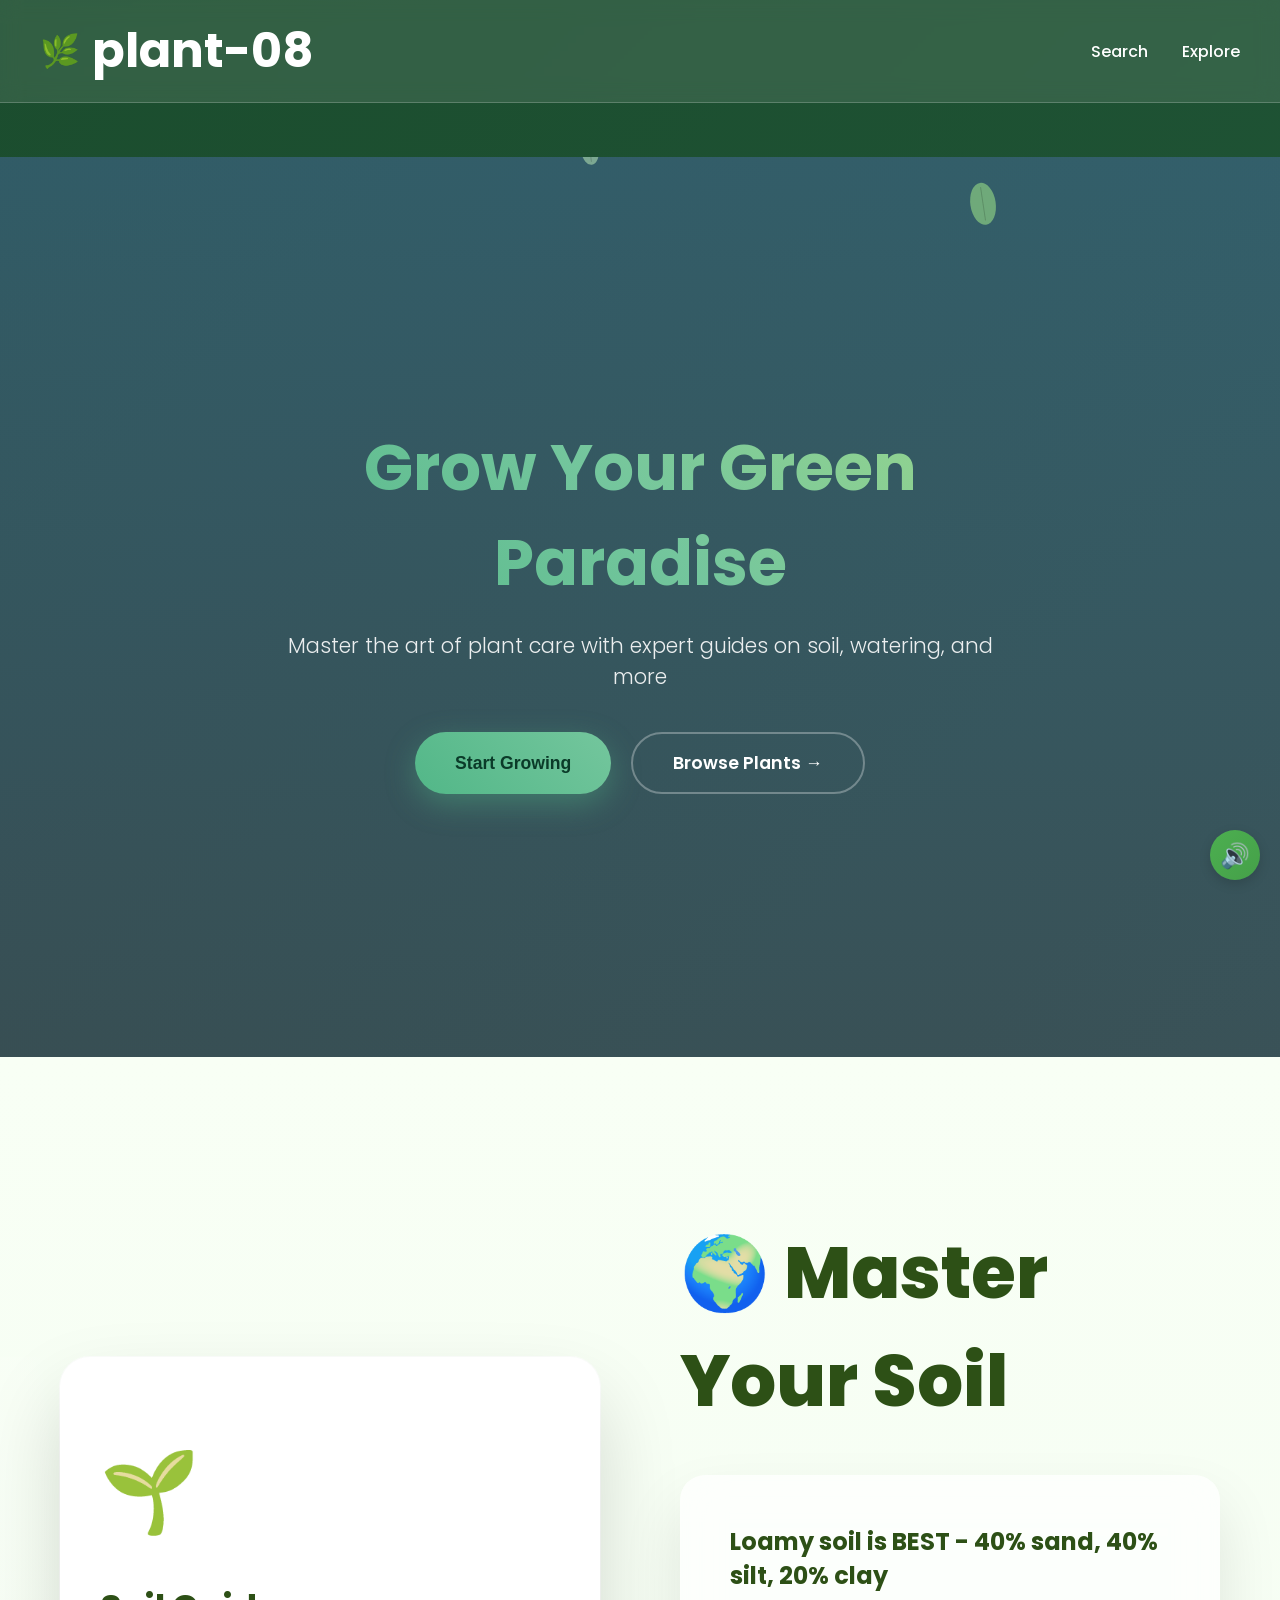
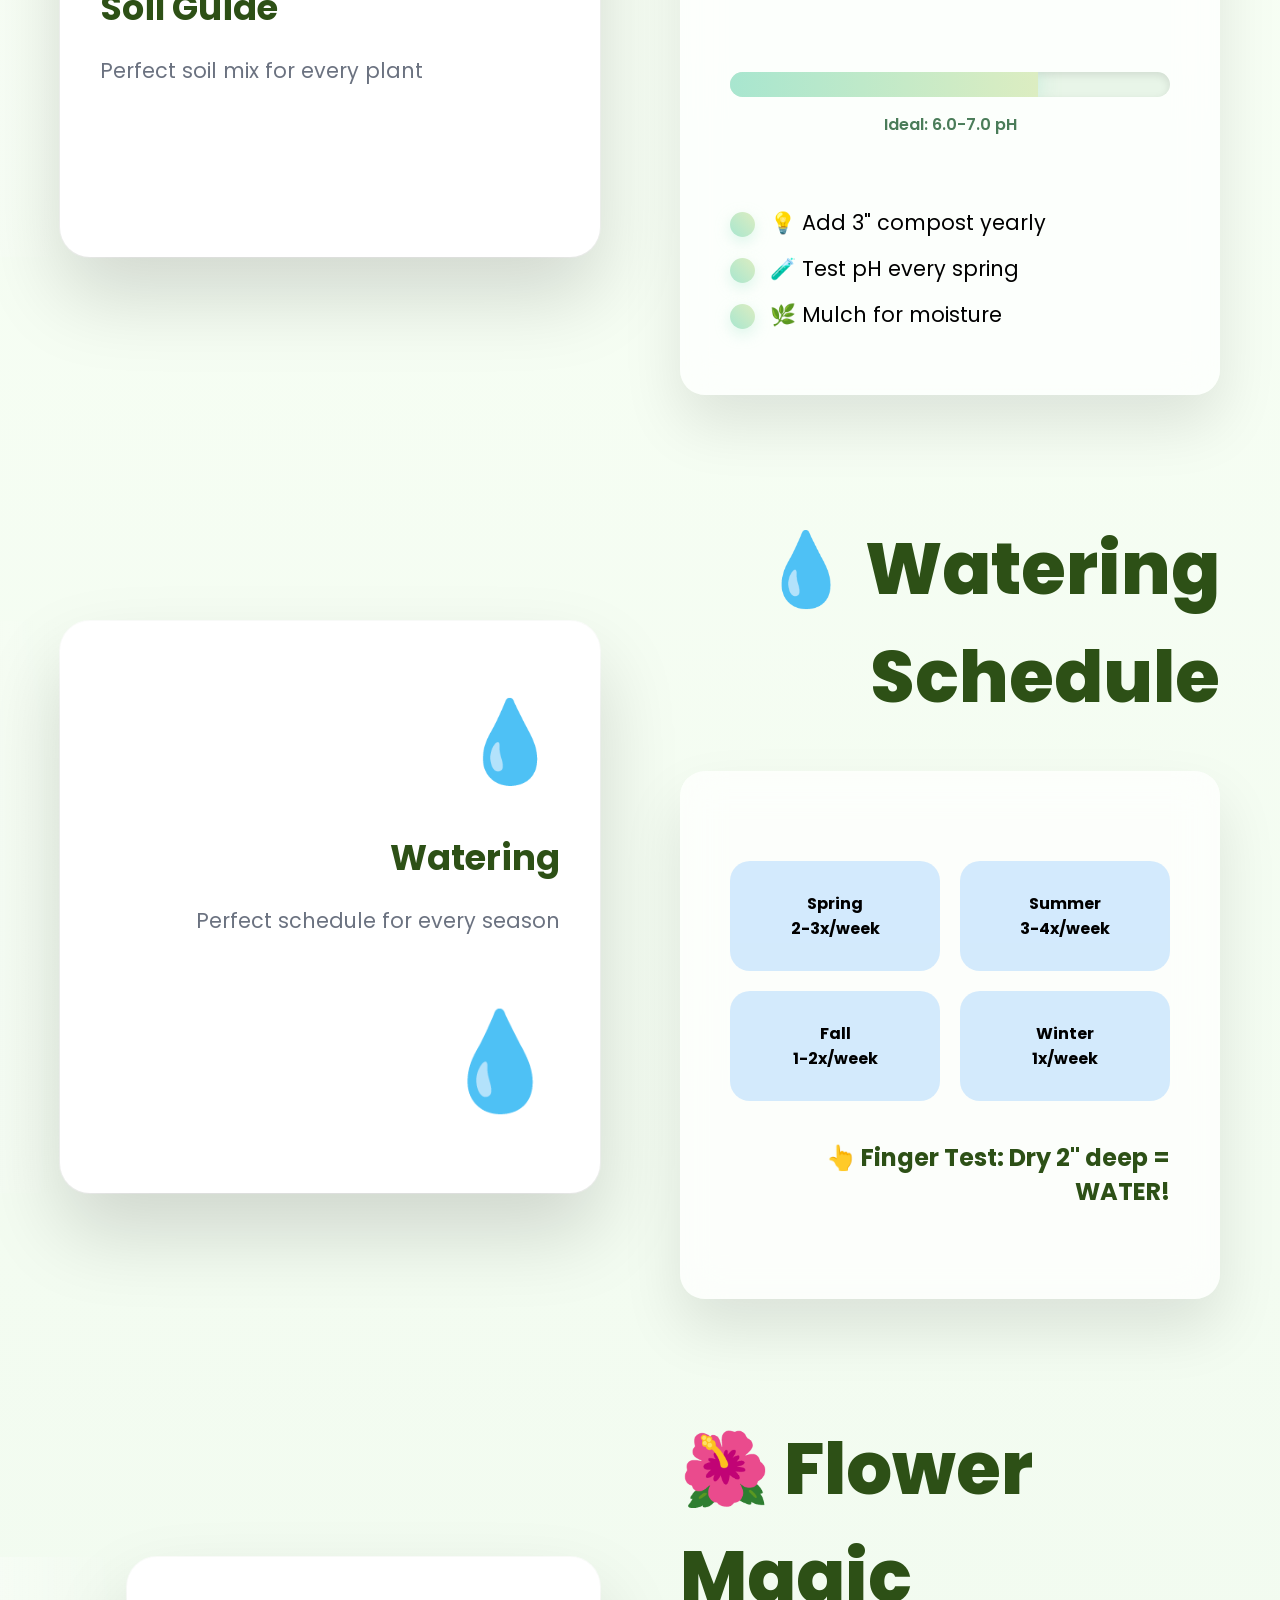
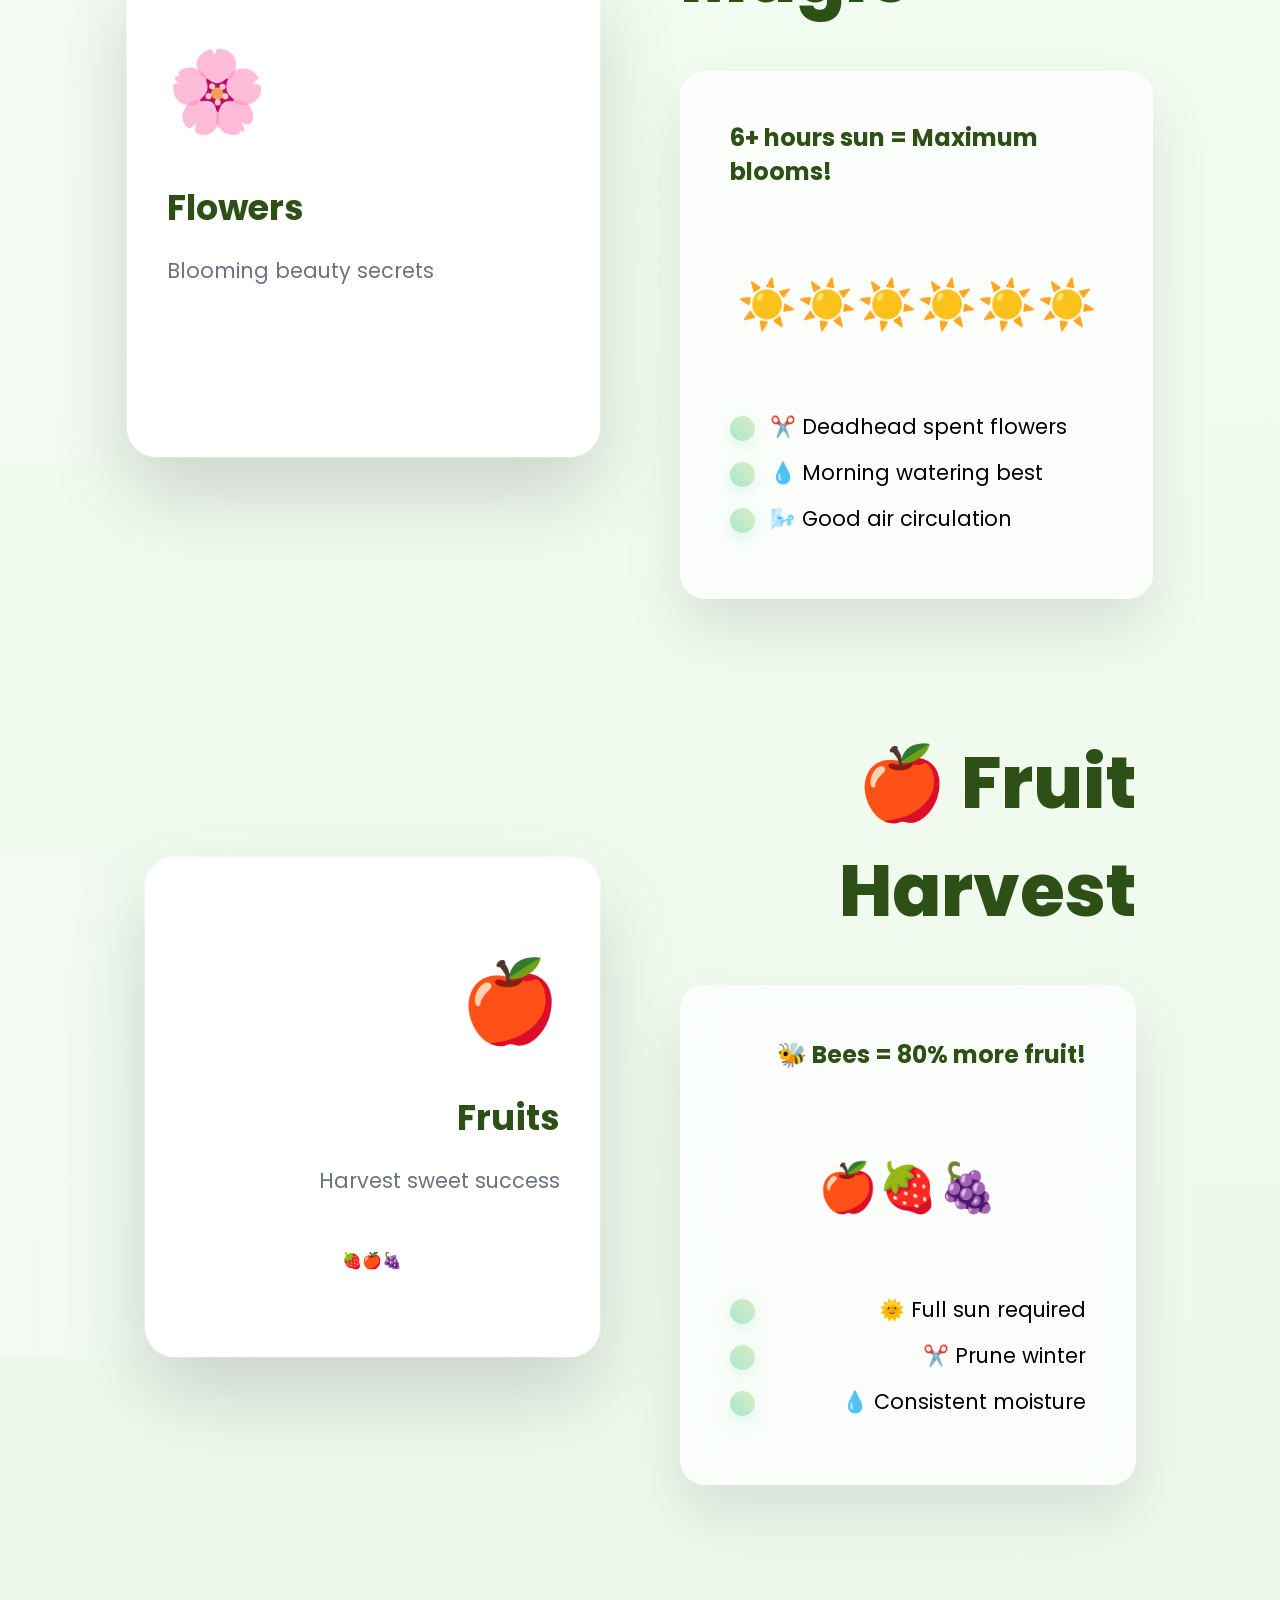
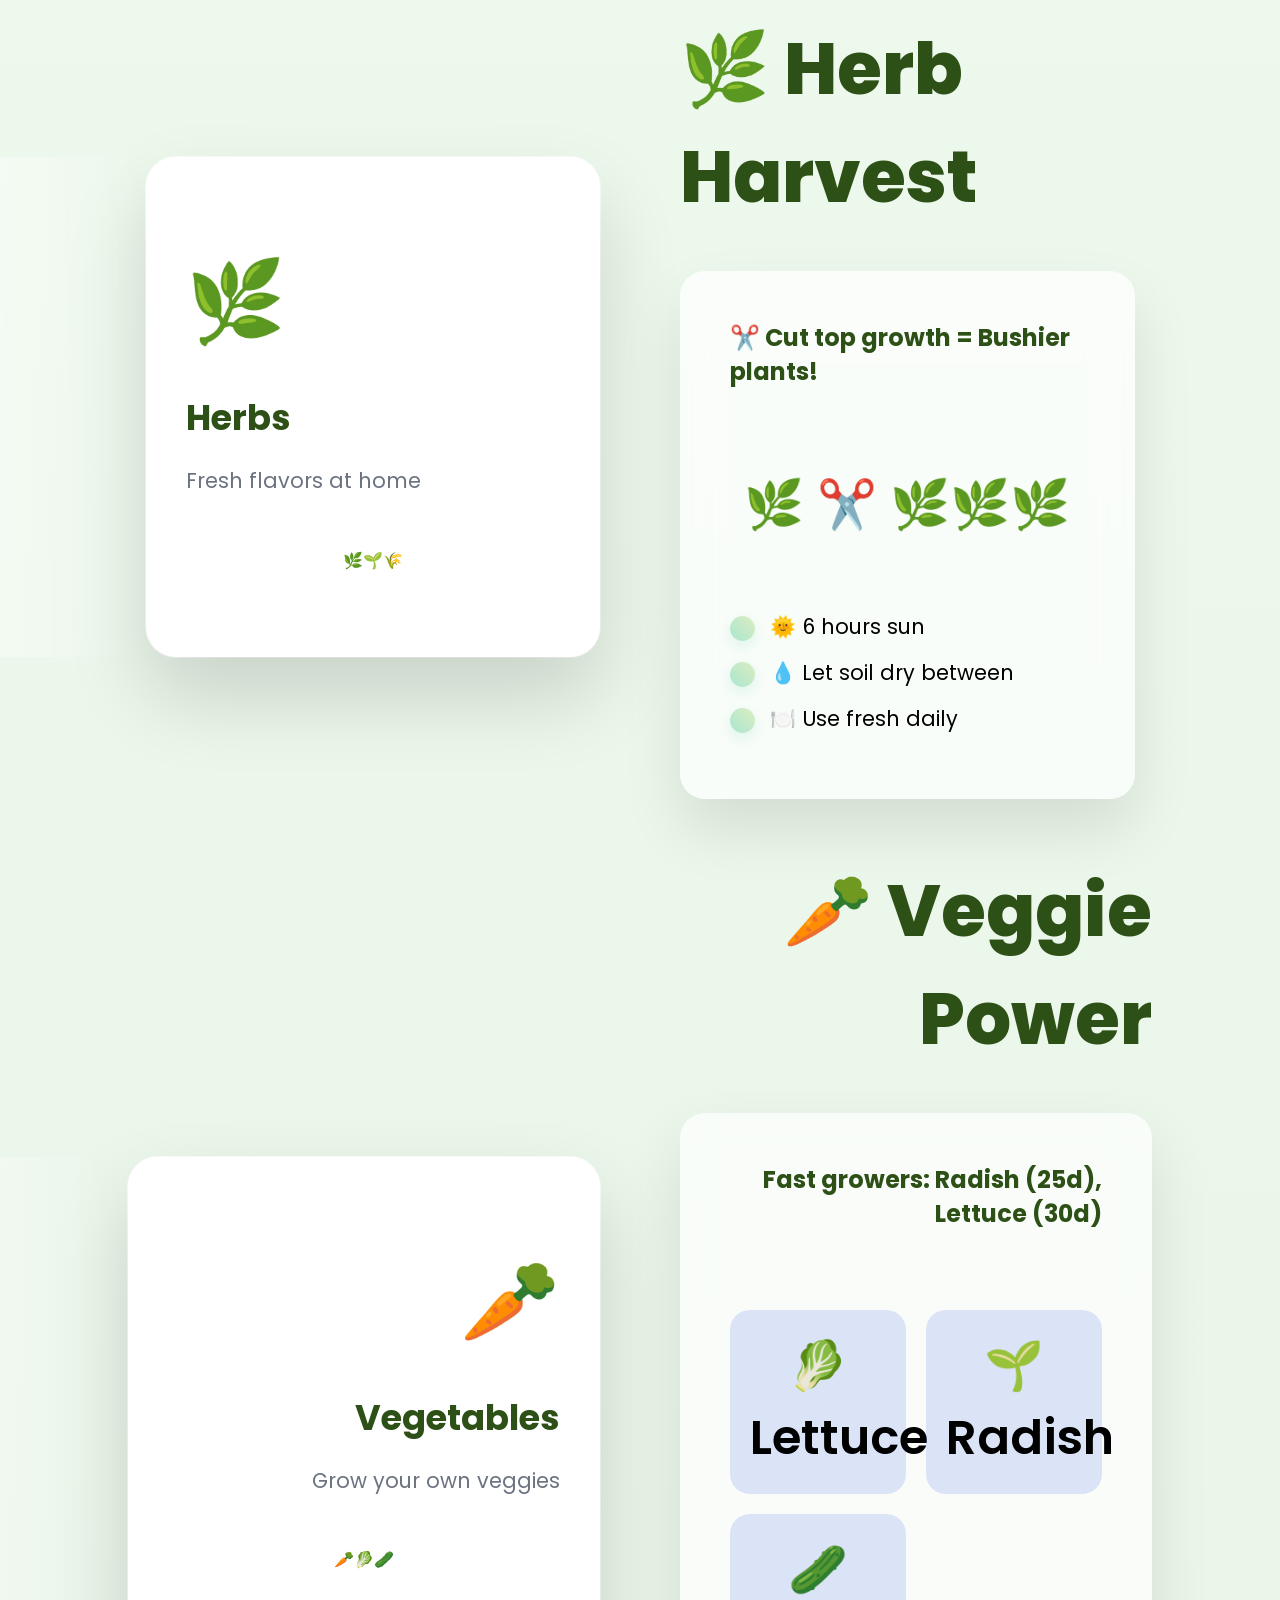
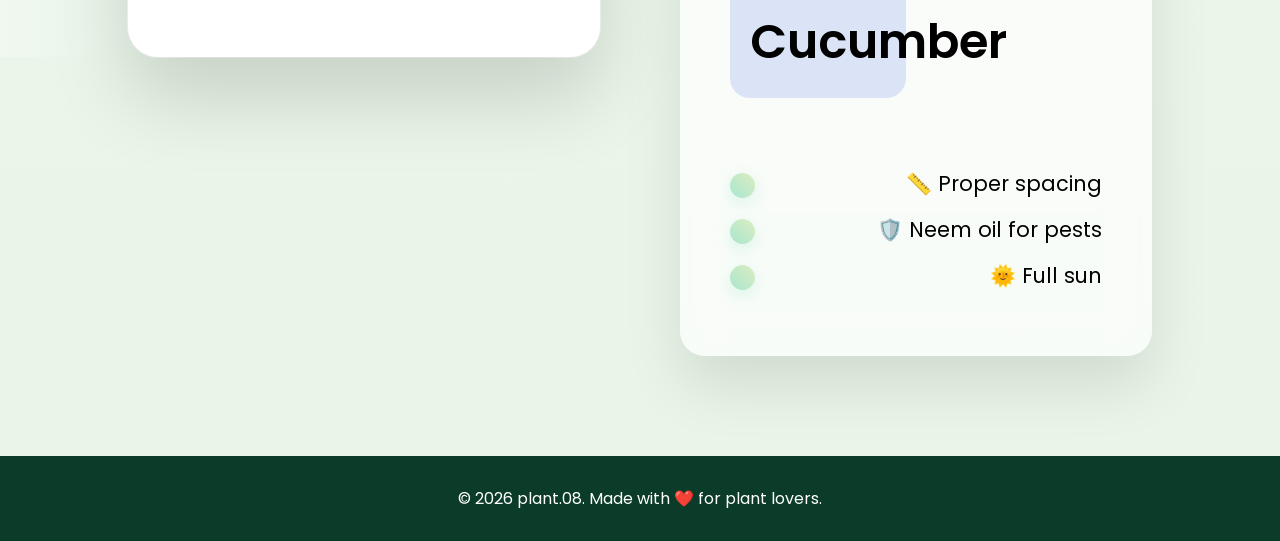
==== index.html @ 88268a5c "using some sounds for nice effects" ====
<!DOCTYPE html>
<html lang="en">
<head>
    <meta charset="UTF-8">
    <meta name="viewport" content="width=device-width, initial-scale=1.0">
    <title>plant-08 - Your Plant Growing Guide</title>
    <link rel="stylesheet" href="CSS/home.css">
    <link href="https://fonts.googleapis.com/css2?family=Poppins:wght@300;400;600;700&display=swap" rel="stylesheet">
</head>
<body>

    <!-- FIXED PLANT WATERMARK -->
    <canvas id="plantWatermark" class="watermark"></canvas>
    
    <div class="hero">
        <div class="hero-bg">
            <canvas id="bgCanvas"></canvas>
        </div>
        <header class="header">
            <div class="logo">
                <div class="leaf-icon">🌿</div>
                <h1>plant-08</h1>
            </div>
            <nav class="nav">
                <a href="browse.html">Search</a>
                <a href="explore.html">Explore</a>
            </nav>
        </header>

        <div class="hero-content">
            <h1 class="hero-title">Grow Your Green Paradise</h1>
            <p class="hero-subtitle">Master the art of plant care with expert guides on soil, watering, and more</p>
            <div class="cta-buttons">
                <button class="cta-primary" onclick="window.location.href='browse.html'">Start Growing</button>
                <a href="explore.html" class="cta-secondary" style="text-decoration:none;">Browse Plants →</a>
            </div>
        </div>
    </div>

    <section id="plant-guide" class="plant-guide">
    <!-- 🌱 SOIL - Card LEFT, Description RIGHT -->
    <div class="guide-slide soil-slide">
        <div class="container">
            <div class="slide-content">
                <div class="card-side left-card">
                    <div class="guide-card soil-card">
                        <div class="card-icon">🌱</div>
                        <h3>Soil Guide</h3>
                        <p>Perfect soil mix for every plant</p>
                        <div class="soil-types">
                            <span>🟤 Clay</span>
                            <span>🟡 Sandy</span>
                            <span>🟢 Loamy ✓</span>
                        </div>
                    </div>
                </div>
                <div class="desc-side right-desc">
                    <h2 class="slide-title">🌍 Master Your Soil</h2>
                    <div class="desc-content">
                        <p class="highlight">Loamy soil is <strong>BEST</strong> - 40% sand, 40% silt, 20% clay</p>
                        <div class="ph-meter">
                            <div class="meter-track">
                                <div class="meter-fill"></div>
                            </div>
                            <span class="ph-label">Ideal: 6.0-7.0 pH</span>
                        </div>
                        <ul class="pro-tips">
                            <li>💡 Add 3" compost yearly</li>
                            <li>🧪 Test pH every spring</li>
                            <li>🌿 Mulch for moisture</li>
                        </ul>
                    </div>
                </div>
            </div>
        </div>
    </div>

    <!-- 💧 WATERING - Card RIGHT, Description LEFT -->
    <div class="guide-slide watering-slide">
        <div class="container">
            <div class="slide-content reverse">
                <div class="desc-side left-desc">
                    <h2 class="slide-title">💧 Watering Schedule</h2>
                    <div class="desc-content">
                        <div class="watering-wheel">
                            <div class="wheel-item spring">Spring<br>2-3x/week</div>
                            <div class="wheel-item summer">Summer<br>3-4x/week</div>
                            <div class="wheel-item autumn">Fall<br>1-2x/week</div>
                            <div class="wheel-item winter">Winter<br>1x/week</div>
                        </div>
                        <p class="highlight">👆 <strong>Finger Test:</strong> Dry 2" deep = WATER!</p>
                    </div>
                </div>
                <div class="card-side right-card">
                    <div class="guide-card watering-card">
                        <div class="card-icon">💧</div>
                        <h3>Watering</h3>
                        <p>Perfect schedule for every season</p>
                        <div class="water-drop">💧</div>
                    </div>
                </div>
            </div>
        </div>
    </div>

    <!-- 🌸 FLOWERS - Card LEFT, Description RIGHT -->
    <div class="guide-slide flowers-slide">
        <div class="container">
            <div class="slide-content">
                <div class="card-side left-card">
                    <div class="guide-card flowers-card">
                        <div class="card-icon">🌸</div>
                        <h3>Flowers</h3>
                        <p>Blooming beauty secrets</p>
                        <div class="flower-blooms">
                            <span>🌹</span><span>🌻</span><span>🌷</span>
                        </div>
                    </div>
                </div>
                <div class="desc-side right-desc">
                    <h2 class="slide-title">🌺 Flower Magic</h2>
                    <div class="desc-content">
                        <p class="highlight"><strong>6+ hours sun</strong> = Maximum blooms!</p>
                        <div class="sun-rays">☀️☀️☀️☀️☀️☀️</div>
                        <ul class="pro-tips">
                            <li>✂️ Deadhead spent flowers</li>
                            <li>💧 Morning watering best</li>
                            <li>🌬️ Good air circulation</li>
                        </ul>
                    </div>
                </div>
            </div>
        </div>
    </div>

    <!-- 🍎 FRUITS - Card RIGHT, Description LEFT -->
    <div class="guide-slide fruits-slide">
        <div class="container">
            <div class="slide-content reverse">
                <div class="desc-side left-desc">
                    <h2 class="slide-title">🍎 Fruit Harvest</h2>
                    <div class="desc-content">
                        <p class="highlight">🐝 <strong>Bees = 80% more fruit!</strong></p>
                        <div class="fruit-tree-anim">🍎🍓🍇</div>
                        <ul class="pro-tips">
                            <li>🌞 Full sun required</li>
                            <li>✂️ Prune winter</li>
                            <li>💧 Consistent moisture</li>
                        </ul>
                    </div>
                </div>
                <div class="card-side right-card">
                    <div class="guide-card fruits-card">
                        <div class="card-icon">🍎</div>
                        <h3>Fruits</h3>
                        <p>Harvest sweet success</p>
                        <div class="fruit-icons">🍓🍎🍇</div>
                    </div>
                </div>
            </div>
        </div>
    </div>

    <!-- 🌿 HERBS - Card LEFT, Description RIGHT -->
    <div class="guide-slide herbs-slide">
        <div class="container">
            <div class="slide-content">
                <div class="card-side left-card">
                    <div class="guide-card herbs-card">
                        <div class="card-icon">🌿</div>
                        <h3>Herbs</h3>
                        <p>Fresh flavors at home</p>
                        <div class="herb-leaves">🌿🌱🌾</div>
                    </div>
                </div>
                <div class="desc-side right-desc">
                    <h2 class="slide-title">🌿 Herb Harvest</h2>
                    <div class="desc-content">
                        <p class="highlight">✂️ <strong>Cut top growth</strong> = Bushier plants!</p>
                        <div class="harvest-demo">
                            <span class="before">🌿</span>
                            <span class="scissors">✂️</span>
                            <span class="after">🌿🌿🌿</span>
                        </div>
                        <ul class="pro-tips">
                            <li>🌞 6 hours sun</li>
                            <li>💧 Let soil dry between</li>
                            <li>🍽️ Use fresh daily</li>
                        </ul>
                    </div>
                </div>
            </div>
        </div>
    </div>

    <!-- 🥕 VEGETABLES - Card RIGHT, Description LEFT -->
    <div class="guide-slide vegetables-slide">
        <div class="container">
            <div class="slide-content reverse">
                <div class="desc-side left-desc">
                    <h3 class="slide-title">🥕 Veggie Power</h3>
                    <div class="desc-content">
                        <p class="highlight"><strong>Fast growers:</strong> Radish (25d), Lettuce (30d)</p>
                        <div class="veggie-grid">
                            <span>🥬 Lettuce</span>
                            <span>🌱 Radish</span>
                            <span>🥒 Cucumber</span>
                        </div>
                        <ul class="pro-tips">
                            <li>📏 Proper spacing</li>
                            <li>🛡️ Neem oil for pests</li>
                            <li>🌞 Full sun</li>
                        </ul>
                    </div>
                </div>
                <div class="card-side right-card">
                    <div class="guide-card vegetables-card">
                        <div class="card-icon">🥕</div>
                        <h3>Vegetables</h3>
                        <p>Grow your own veggies</p>
                        <div class="veggie-roots">🥕🥬🥒</div>
                    </div>
                </div>
            </div>
        </div>
    </div>
</section>

    <footer class="footer">
        <div class="container">
            <p>&copy; 2026 plant.08. Made with ❤️ for plant lovers.</p>
        </div>
    </footer>

    <script>
        // Background animated plants
        class LeavesAnimation {
            constructor() {
                this.canvas = document.getElementById('bgCanvas');
                if (!this.canvas) return;
                this.ctx = this.canvas.getContext('2d');
                this.resizeCanvas();
                this.leaves = [];
                this.initLeaves();
                this.animate();
                window.addEventListener('resize', () => this.resizeCanvas());
            }

            resizeCanvas() {
                this.canvas.width = window.innerWidth;
                this.canvas.height = window.innerHeight;
            }

            initLeaves() {
                for (let i = 0; i < 30; i++) {
                    this.leaves.push({
                        x: Math.random() * this.canvas.width,
                        y: Math.random() * this.canvas.height - this.canvas.height,
                        size: Math.random() * 25 + 10,
                        speed: Math.random() * 1 + 0.5,
                        sway: Math.random() * 0.03 + 0.02,
                        swayAmount: Math.random() * 50 + 30,
                        rotation: Math.random() * Math.PI * 2,
                        rotationSpeed: Math.random() * 0.05 + 0.02,
                        phase: Math.random() * Math.PI * 2,
                        color: ['#6bb18b', '#8fbb9c', '#a8e6cf', '#dcedc1', '#7fbd7f'][Math.floor(Math.random() * 5)]
                    });
                }
            }

            animate() {
                this.ctx.clearRect(0, 0, this.canvas.width, this.canvas.height);
                
                const gradient = this.ctx.createLinearGradient(0, 0, 0, this.canvas.height);
                gradient.addColorStop(0, 'rgba(102, 126, 234, 0.3)');
                gradient.addColorStop(1, 'rgba(118, 75, 162, 0.3)');
                this.ctx.fillStyle = gradient;
                this.ctx.fillRect(0, 0, this.canvas.width, this.canvas.height);

                this.leaves.forEach(leaf => {
                    this.drawLeaf(leaf);
                    leaf.y += leaf.speed;
                    leaf.x += Math.sin(leaf.phase) * leaf.sway;
                    leaf.phase += 0.02;
                    leaf.rotation += leaf.rotationSpeed;
                    
                    if (leaf.y > this.canvas.height + leaf.size) {
                        leaf.y = -leaf.size;
                        leaf.x = Math.random() * this.canvas.width;
                        leaf.phase = Math.random() * Math.PI * 2;
                    }
                });

                requestAnimationFrame(() => this.animate());
            }

            drawLeaf(leaf) {
                this.ctx.save();
                this.ctx.translate(leaf.x, leaf.y);
                this.ctx.rotate(leaf.rotation);
                this.ctx.globalAlpha = 0.8;

                this.ctx.fillStyle = leaf.color;
                this.ctx.beginPath();
                // Draw a leaf shape
                this.ctx.ellipse(0, 0, leaf.size * 0.6, leaf.size, 0, 0, Math.PI * 2);
                this.ctx.fill();

                // Add a vein down the middle
                this.ctx.strokeStyle = 'rgba(0, 0, 0, 0.2)';
                this.ctx.lineWidth = 1;
                this.ctx.beginPath();
                this.ctx.moveTo(0, -leaf.size * 0.8);
                this.ctx.lineTo(0, leaf.size * 0.8);
                this.ctx.stroke();

                this.ctx.restore();
            }
        }

        function scrollToSection(sectionId) {
            const section = document.getElementById(sectionId);
            if (section) {
                section.scrollIntoView({ behavior: 'smooth' });
            }
        }

        document.addEventListener('DOMContentLoaded', function() {
            new LeavesAnimation();

            // Animate guide slides on scroll
            const observer = new IntersectionObserver((entries) => {
                entries.forEach(entry => {
                    if (entry.isIntersecting) {
                        entry.target.classList.add('animated');
                    }
                });
            });

            document.querySelectorAll('.guide-slide').forEach(slide => {
                observer.observe(slide);
            });

            // Animate meter fill
            const meterFill = document.querySelector('.meter-fill');
            if (meterFill) {
                setTimeout(() => {
                    meterFill.style.width = '70%';
                }, 500);
            }
        });
    </script>
    
    <!-- Sound Effects -->
    <script src="JS/soundManager.js"></script>
</body>
</html>
---- CSS/home.css ----
* {
    margin: 0;
    padding: 0;
    box-sizing: border-box;
}

html {
    margin: 0;
    padding: 0;
}

body {
    font-family: 'Poppins', sans-serif;
    overflow-x: hidden;
    background: linear-gradient(135deg, #1b4d2e 0%, #2d6a4f 100%);
    min-height: 100vh;
    margin: 0;
    padding: 0;
}

.container {
    max-width: 1200px;
    margin: 0 auto;
    padding: 0 20px;
}

/* Hero Section */
.hero {
    position: relative;
    min-height: 100vh;
    display: flex;
    align-items: center;
    justify-content: center;
    overflow: hidden;
}

.hero-bg {
    position: absolute;
    top: 0;
    left: 0;
    width: 100%;
    height: 100%;
    z-index: 1;
}

#bgCanvas {
    width: 100%;
    height: 100%;
    display: block;
}

.header {
    position: fixed; /* Changed from absolute to fixed for proper header behavior */
    top: 0;
    left: 0;
    right: 0;
    padding: 15px 40px;
    display: flex;
    justify-content: space-between;
    align-items: center;
    z-index: 1000; /* Increased z-index for better layering */
    backdrop-filter: blur(10px);
    background: rgba(255, 255, 255, 0.1);
    border-bottom: 1px solid rgba(255, 255, 255, 0.2);
    
    /* Fallback for browsers that don't support backdrop-filter */
    -webkit-backdrop-filter: blur(10px);
}

.logo {
    display: flex;
    align-items: center;
    gap: 12px;
    color: white;
    font-size: 24px;
    font-weight: 700;
}

.logo h1 {
    margin: 0;
    padding: 0;
}

.leaf-icon {
    font-size: 32px;
    animation: bounce 2s infinite;
}

.nav a {
    color: white;
    text-decoration: none;
    margin-left: 30px;
    font-weight: 500;
    transition: all 0.3s ease;
    position: relative;
}

.nav a:hover {
    color: #52b788;
    transform: translateY(-2px);
}

.nav a::after {
    content: '';
    position: absolute;
    width: 0;
    height: 2px;
    bottom: -5px;
    left: 0;
    background: #52b788;
    transition: width 0.3s ease;
}

.nav a:hover::after {
    width: 100%;
}

.hero-content {
    position: relative;
    z-index: 5;
    max-width: 800px;
    width: 100%;
    padding: 0 20px;
    color: white;
    text-align: center;
    animation: fadeInUp 1s ease-out;
}

.hero-title {
    font-size: clamp(2.5rem, 5vw, 4rem);
    font-weight: 700;
    margin-bottom: 20px;
    background: linear-gradient(45deg, #52b788, #74c69d, #9ad68c);
    -webkit-background-clip: text;
    -webkit-text-fill-color: transparent;
    background-clip: text;
}

.hero-subtitle {
    font-size: 1.3rem;
    margin-bottom: 40px;
    opacity: 0.9;
    font-weight: 300;
}

.cta-buttons {
    display: flex;
    gap: 20px;
    justify-content: center;
    flex-wrap: wrap;
}

.cta-primary, .cta-secondary {
    padding: 16px 40px;
    border: none;
    border-radius: 50px;
    font-size: 1.1rem;
    font-weight: 600;
    cursor: pointer;
    transition: all 0.3s ease;
    text-decoration: none;
    display: inline-block;
}

.cta-primary {
    background: linear-gradient(45deg, #52b788, #74c69d);
    color: #0b3b29;
    box-shadow: 0 10px 30px rgba(82, 183, 136, 0.4);
}

.cta-primary:hover {
    transform: translateY(-5px);
    box-shadow: 0 20px 40px rgba(82, 183, 136, 0.6);
}

.cta-secondary {
    background: transparent;
    color: white;
    border: 2px solid rgba(255, 255, 255, 0.3);
}

.cta-secondary:hover {
    background: rgba(255, 255, 255, 0.1);
    border-color: rgba(255, 255, 255, 0.5);
}

/* Footer */
.footer {
    background: #0b3b29;
    color: white;
    text-align: center;
    padding: 30px 0;
}

/* Animations */
@keyframes fadeInUp {
    from {
        opacity: 0;
        transform: translateY(50px);
    }
    to {
        opacity: 1;
        transform: translateY(0);
    }
}

@keyframes bounce {
    0%, 20%, 50%, 80%, 100% {
        transform: translateY(0);
    }
    40% {
        transform: translateY(-10px);
    }
    60% {
        transform: translateY(-5px);
    }
}

@keyframes grow {
    0% {
        transform: scale(0);
    }
    50% {
        transform: scale(1.2);
    }
    100% {
        transform: scale(1);
    }
}

/* Responsive */
@media (max-width: 768px) {
    .header {
        padding: 15px 20px;
        flex-direction: column;
        gap: 15px;
    }
    
    .nav {
        display: flex;
        gap: 20px;
    }
    
    .nav a {
        margin-left: 0;
        font-size: 0.9rem;
    }
    
    .cta-buttons {
        flex-direction: column;
        align-items: center;
    }
}

.plant-guide {
    padding: 100px 0;
    background: linear-gradient(180deg, #f8fff5 0%, #e8f5e8 100%);
    position: relative;
    overflow: hidden;
}

.guide-slide {
    min-height: 100vh;
    display: flex;
    align-items: center;
    position: relative;
}

.slide-content {
    display: flex;
    align-items: center;
    gap: 80px;
    width: 100%;
    max-width: 1400px;
    margin: 0 auto;
}

.slide-content.reverse {
    flex-direction: row-reverse;
}

.card-side, .desc-side {
    flex: 1;
    min-width: 0;
}

.left-card, .right-desc { text-align: left; }
.right-card, .left-desc { text-align: right; }

.guide-card {
    background: white;
    padding: 60px 40px;
    border-radius: 30px;
    box-shadow: 0 40px 80px rgba(0,0,0,0.15), 0 0 0 1px rgba(255,255,255,0.8);
    position: relative;
    min-height: 500px;
    display: flex;
    flex-direction: column;
    justify-content: center;
    transition: all 0.6s cubic-bezier(0.175, 0.885, 0.32, 1.275);
    overflow: visible;
}

.guide-card::before {
    content: '';
    position: absolute;
    top: 0;
    left: -100%;
    width: 100%;
    height: 100%;
    background: linear-gradient(90deg, transparent, rgba(255,255,255,0.6), transparent);
    transition: left 0.8s;
}

.guide-card:hover::before {
    left: 100%;
}

.guide-card:hover {
    transform: translateY(-30px) scale(1.02);
    box-shadow: 0 60px 120px rgba(0,0,0,0.25);
}

.card-icon {
    font-size: 5rem;
    margin-bottom: 30px;
    animation: float 3s ease-in-out infinite;
}

@keyframes float {
    0%, 100% { transform: translateY(0px); }
    50% { transform: translateY(-20px); }
}

.guide-card h3 {
    font-size: 2.2rem;
    color: #2d5016;
    margin-bottom: 20px;
    font-weight: 700;
}

.guide-card p {
    font-size: 1.3rem;
    color: #6b7280;
    margin-bottom: 30px;
    line-height: 1.6;
}

.soil-types, .flower-blooms, .fruit-icons, .herb-leaves, .veggie-roots {
    display: flex;
    gap: 15px;
    justify-content: center;
    flex-wrap: wrap;
    margin-top: 20px;
}

.soil-types span, .flower-blooms span, .fruit-icons span, .herb-leaves span, .veggie-roots span {
    font-size: 1rem;
    padding: 10px 20px;
    background: rgba(168,230,207,0.3);
    border-radius: 25px;
    animation: popIn 0.6s ease forwards;
    opacity: 0;
    transform: scale(0);
}

.veggie-roots span {
    font-size: 0.875rem;
    padding: 10px 20px;
    background: rgba(168,230,207,0.3);
    border-radius: 25px;
    animation: popIn 0.6s ease forwards;
    opacity: 0;
    transform: scale(0);
}

.water-drop {
    font-size: 6rem;
    margin-top: 20px;
    animation: drip 2s infinite;
}

@keyframes drip {
    0%, 100% { transform: translateY(0px); }
    50% { transform: translateY(10px); }
}

.slide-title {
    font-size: clamp(2.5rem, 6vw, 4.5rem);
    font-weight: 800;
    margin-bottom: 40px;
    color: #2d5016;
}

.desc-content {
    background: rgba(255,255,255,0.7);
    padding: 50px;
    border-radius: 25px;
    backdrop-filter: blur(20px);
    box-shadow: 0 30px 60px rgba(0,0,0,0.1);
    min-height: 500px;
    display: flex;
    flex-direction: column;
    justify-content: center;
}

.highlight {
    font-size: 1.5rem;
    font-weight: 700;
    margin-bottom: 40px;
    line-height: 1.4;
    color: #2d5016;
}

.ph-meter {
    margin: 40px 0;
}

.meter-track {
    width: 100%;
    height: 25px;
    background: #e8f5e8;
    border-radius: 15px;
    overflow: hidden;
    position: relative;
    box-shadow: inset 0 3px 8px rgba(0,0,0,0.1);
}

.meter-fill {
    height: 100%;
    background: linear-gradient(90deg, #a8e6cf, #dcedc1);
    width: 0;
    transition: width 3s ease-out;
    box-shadow: 0 0 20px rgba(168,230,207,0.6);
}

.ph-label {
    display: block;
    text-align: center;
    font-weight: 600;
    color: #4a7c59;
    margin-top: 15px;
}

.pro-tips {
    list-style: none;
    margin-top: 30px;
}

.pro-tips li {
    font-size: 1.3rem;
    margin-bottom: 15px;
    padding-left: 40px;
    position: relative;
    opacity: 0;
    transform: translateX(-30px);
    animation: slideInTip 0.8s ease forwards;
}

.pro-tips li:nth-child(1) { animation-delay: 0.1s; }
.pro-tips li:nth-child(2) { animation-delay: 0.2s; }
.pro-tips li:nth-child(3) { animation-delay: 0.3s; }

.pro-tips li::before {
    content: '';
    position: absolute;
    left: 0;
    top: 5px;
    width: 25px;
    height: 25px;
    background: linear-gradient(45deg, #a8e6cf, #dcedc1);
    border-radius: 50%;
    box-shadow: 0 5px 15px rgba(168,230,207,0.4);
}

@keyframes slideInTip {
    to {
        opacity: 1;
        transform: translateX(0);
    }
}

.watering-wheel {
    display: grid;
    grid-template-columns: repeat(2, 1fr);
    gap: 20px;
    margin: 40px 0;
}

.wheel-item {
    background: rgba(116,185,255,0.3);
    padding: 30px;
    border-radius: 20px;
    text-align: center;
    font-weight: 700;
    transition: all 0.4s ease;
}

.wheel-item:hover {
    transform: scale(1.05);
    background: rgba(116,185,255,0.5);
}

.finger-test-demo, .sun-rays, .fruit-tree-anim, .harvest-demo, .veggie-grid {
    font-size: 3rem;
    margin: 40px 0;
    text-align: center;
}

.veggie-grid {
    display: grid;
    grid-template-columns: repeat(auto-fit, minmax(150px, 1fr));
    gap: 20px;
}

.veggie-grid span {
    padding: 20px;
    background: rgba(102,126,234,0.2);
    border-radius: 20px;
    font-weight: 600;
}

.guide-slide {
    opacity: 0;
    transform: translateY(100px);
    transition: all 1s ease;
}

.guide-slide.animated {
    opacity: 1;
    transform: translateY(0);
}

@media (max-width: 1024px) {
    .slide-content {
        flex-direction: column;
        gap: 60px;
    }
    
    .slide-content.reverse {
        flex-direction: column;
    }
    
    .left-card, .right-card, .left-desc, .right-desc {
        text-align: center !important;
    }
}

@media (max-width: 768px) {
    .guide-card, .desc-content {
        height: auto;
        padding: 40px 30px;
    }
    
    .slide-title {
        font-size: 2.5rem;
    }
}
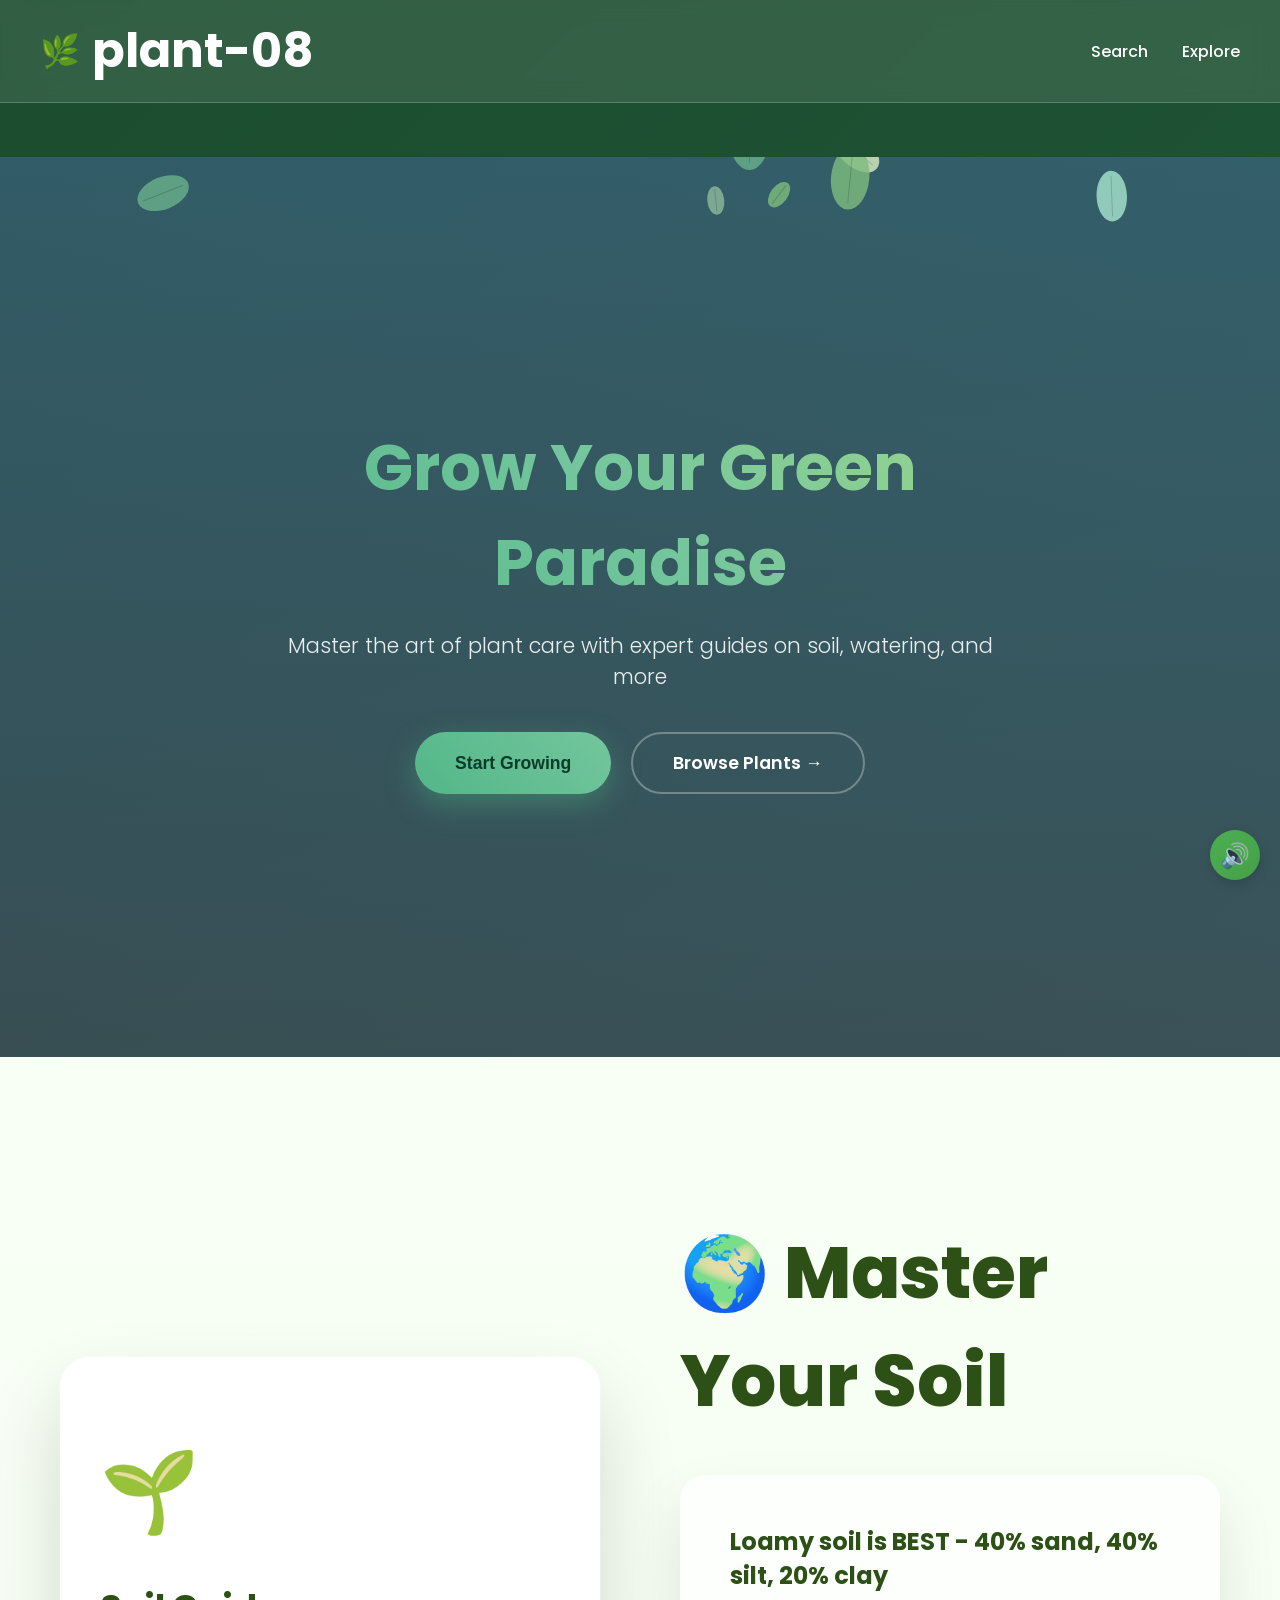
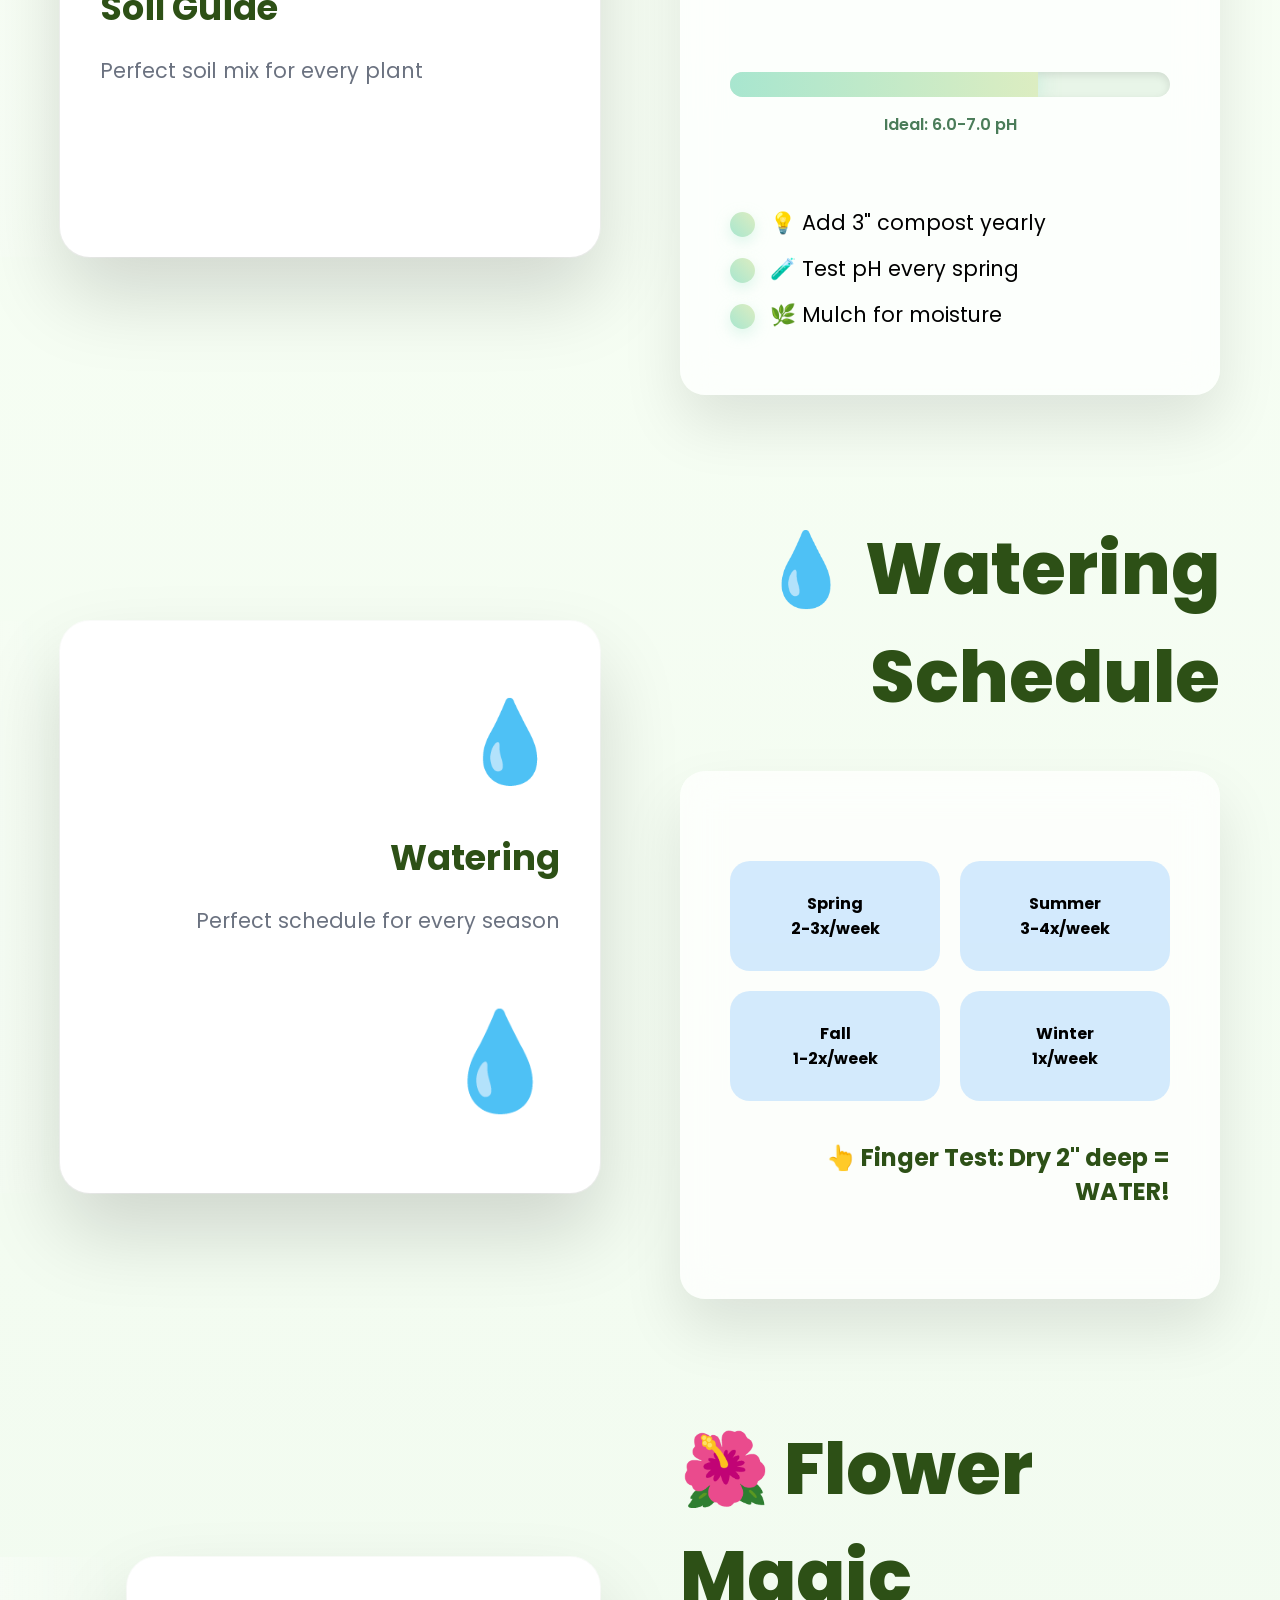
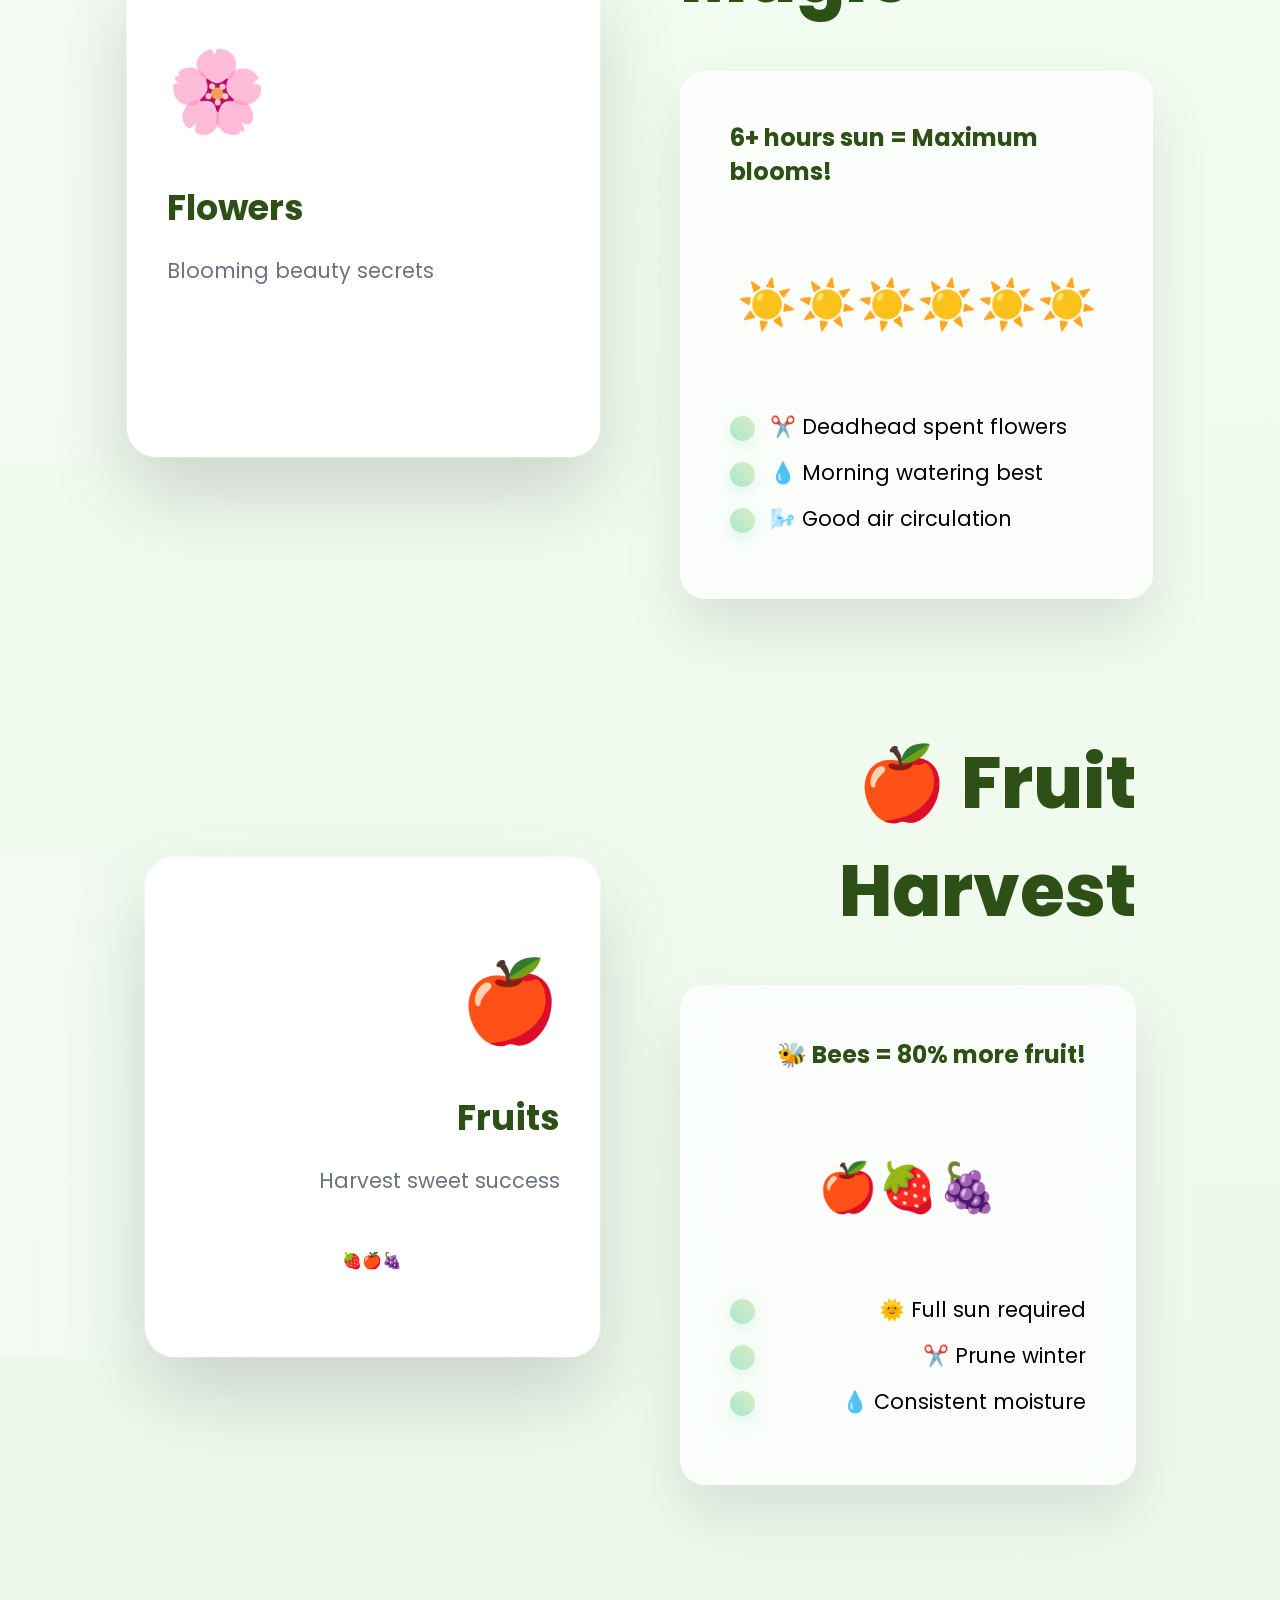
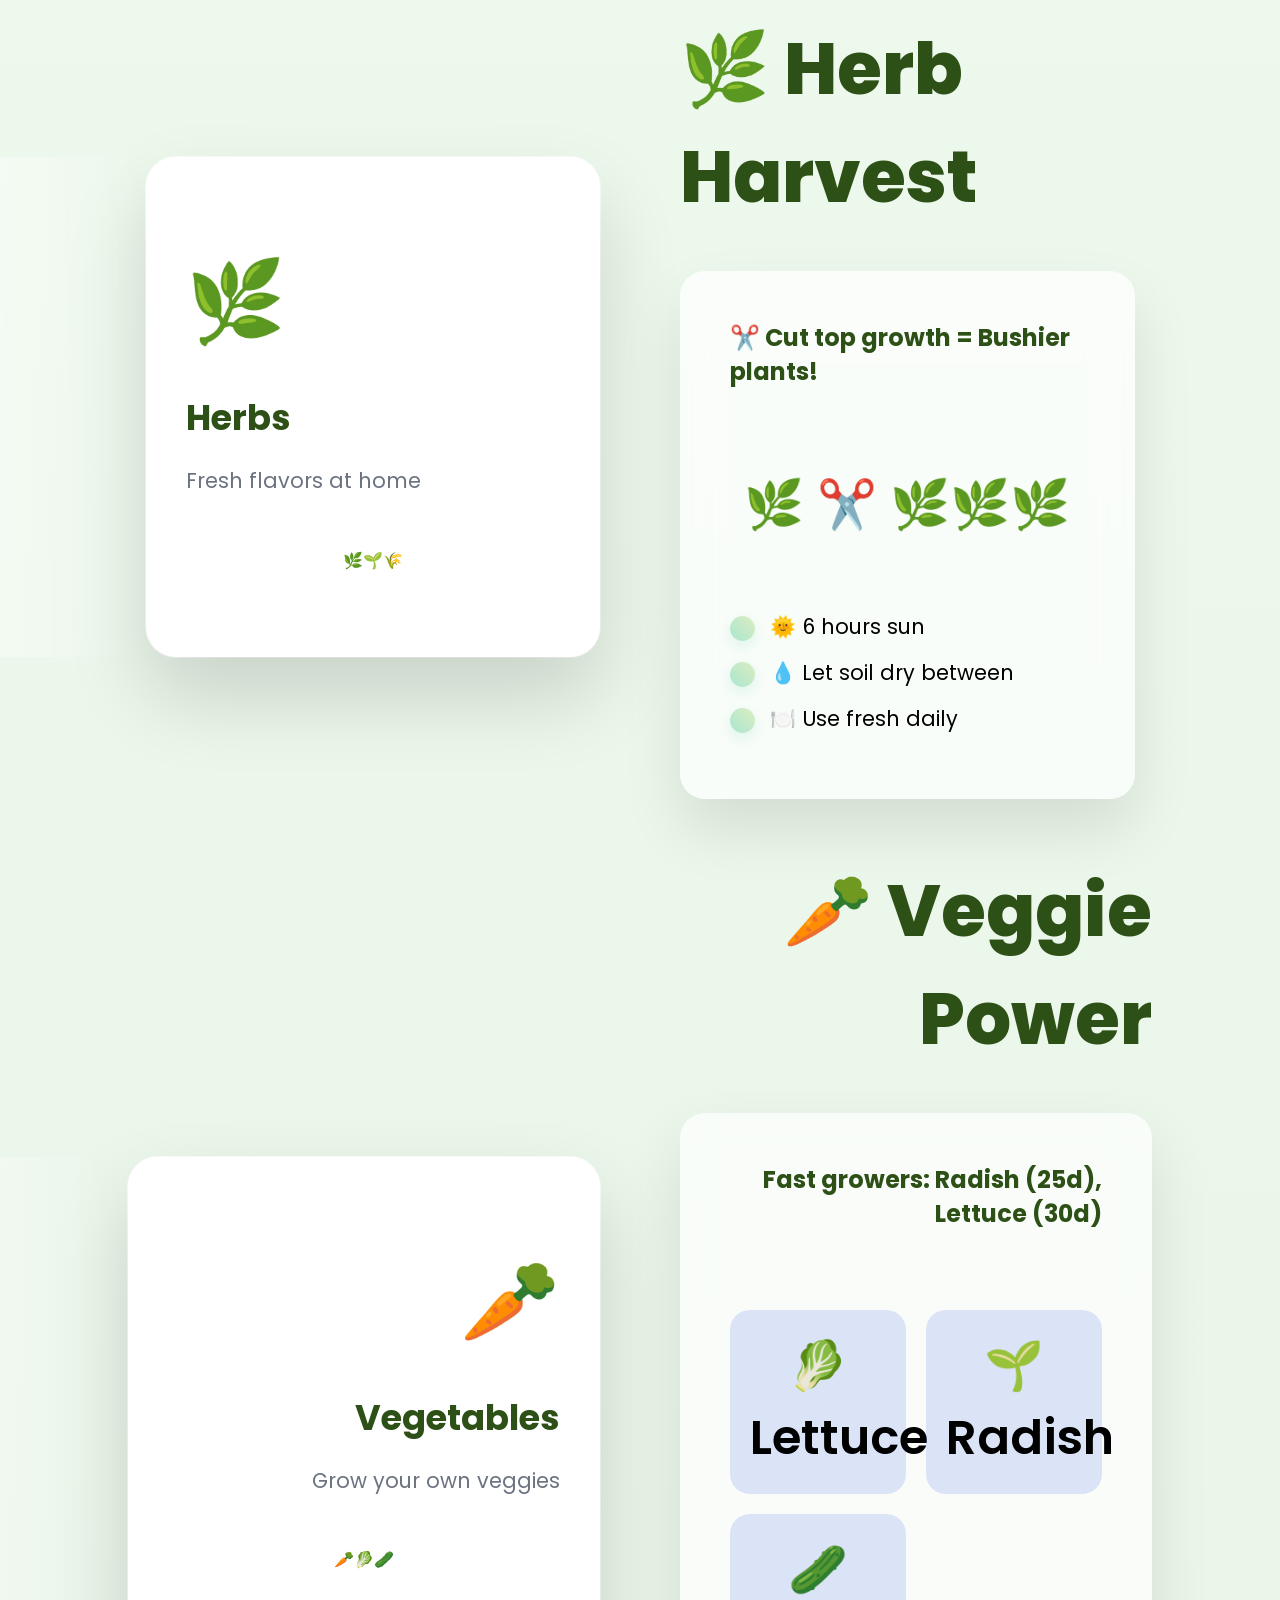
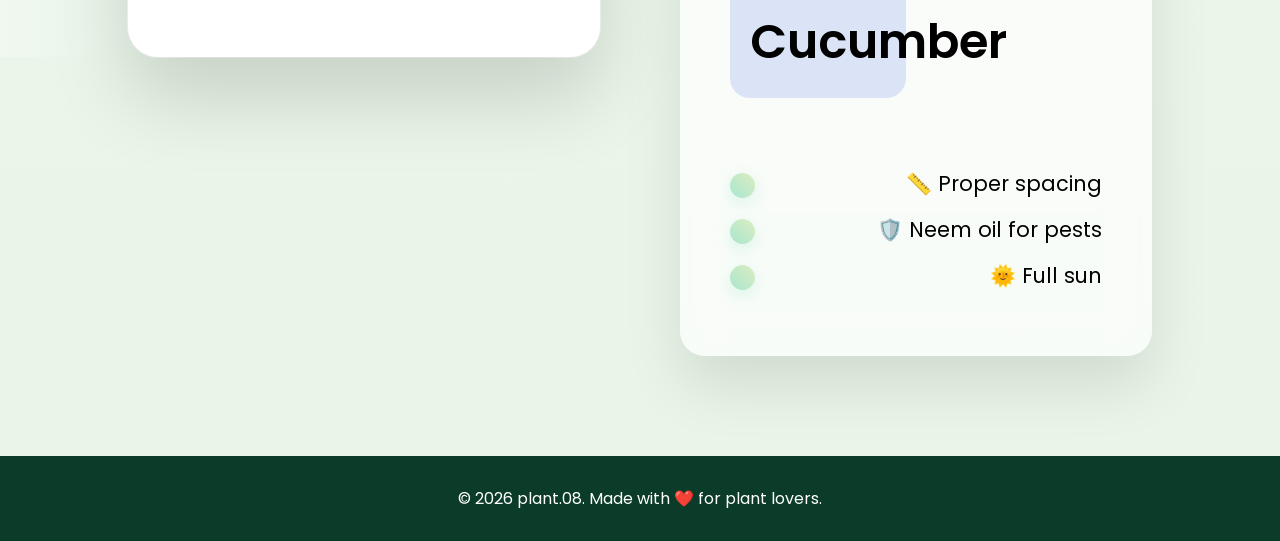
==== commit 8ceff5a7: "added favicon" ====
--- a/index.html
+++ b/index.html
@@ -5,6 +5,7 @@
     <meta name="viewport" content="width=device-width, initial-scale=1.0">
     <title>plant-08 - Your Plant Growing Guide</title>
     <link rel="stylesheet" href="CSS/home.css">
+    <link rel="icon" href="plant-08_logo-removebg-preview.png" type="image/x-icon">
     <link href="https://fonts.googleapis.com/css2?family=Poppins:wght@300;400;600;700&display=swap" rel="stylesheet">
 </head>
 <body>
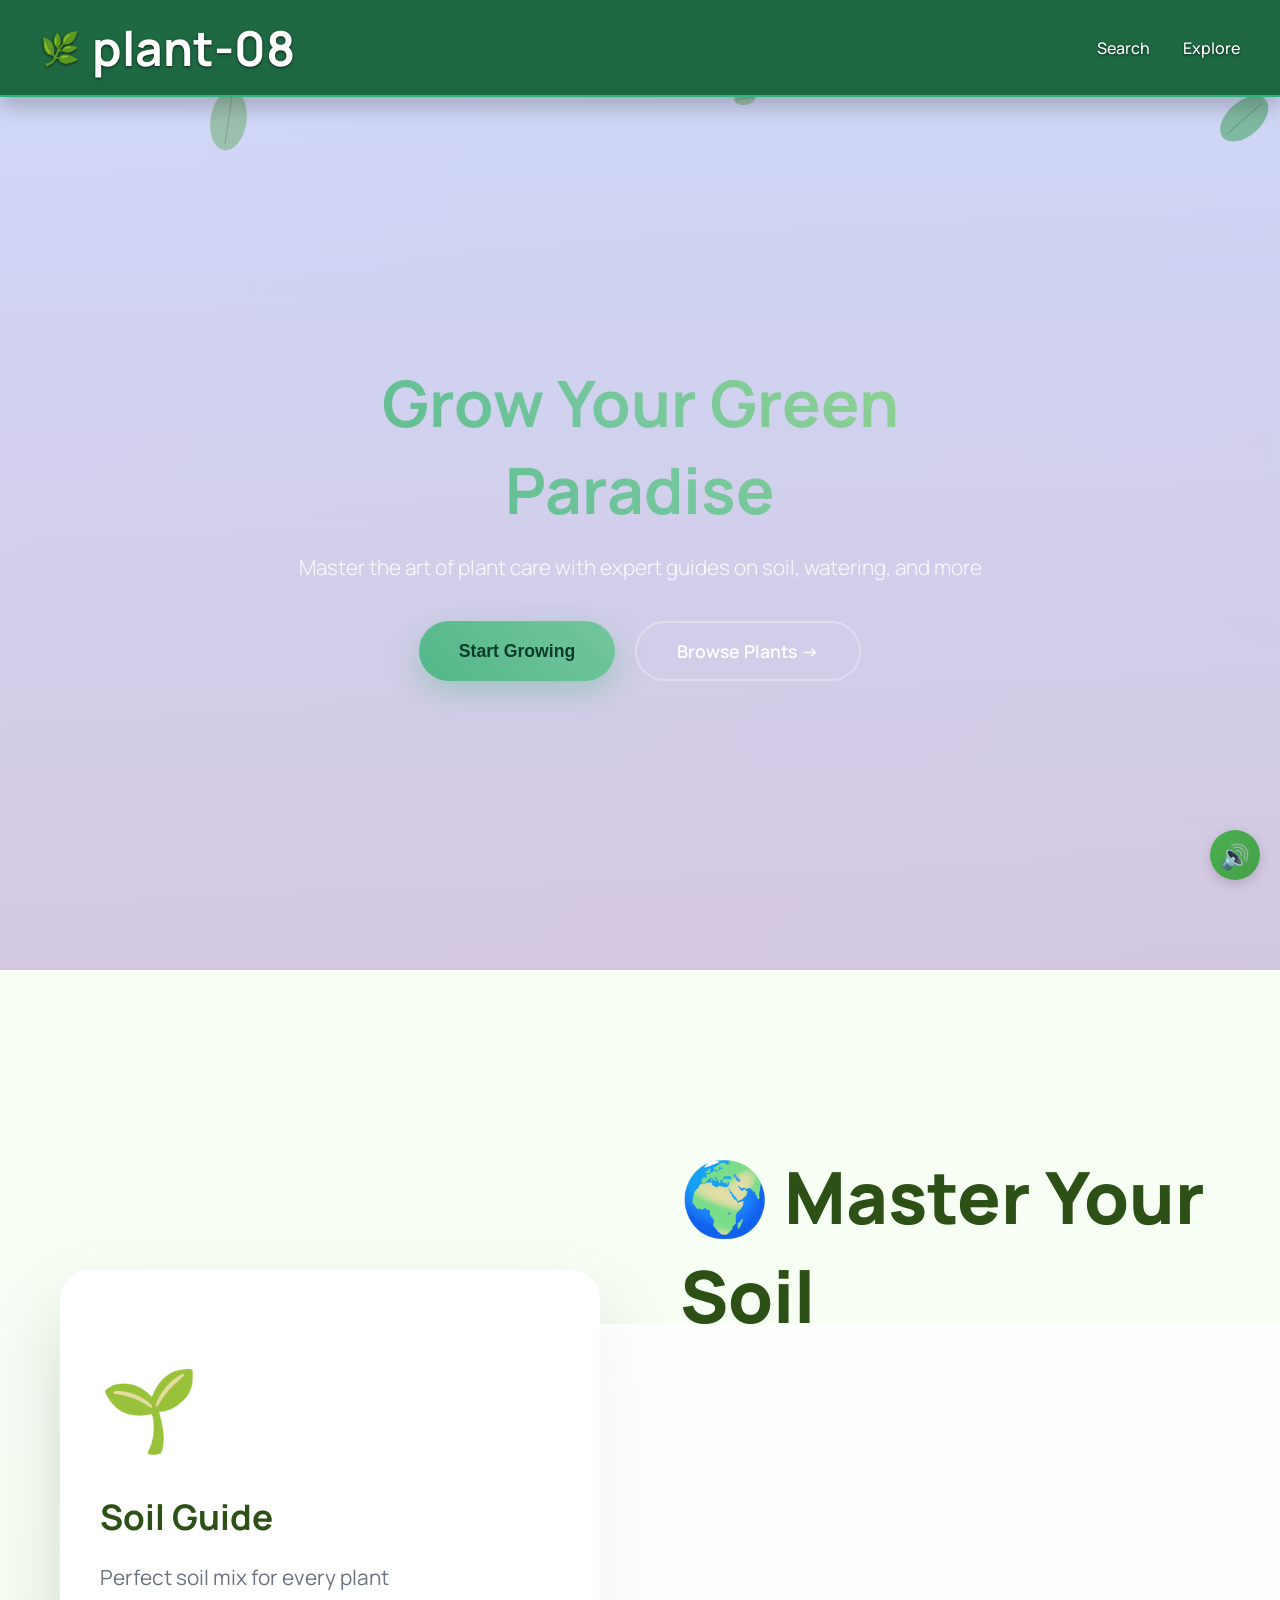
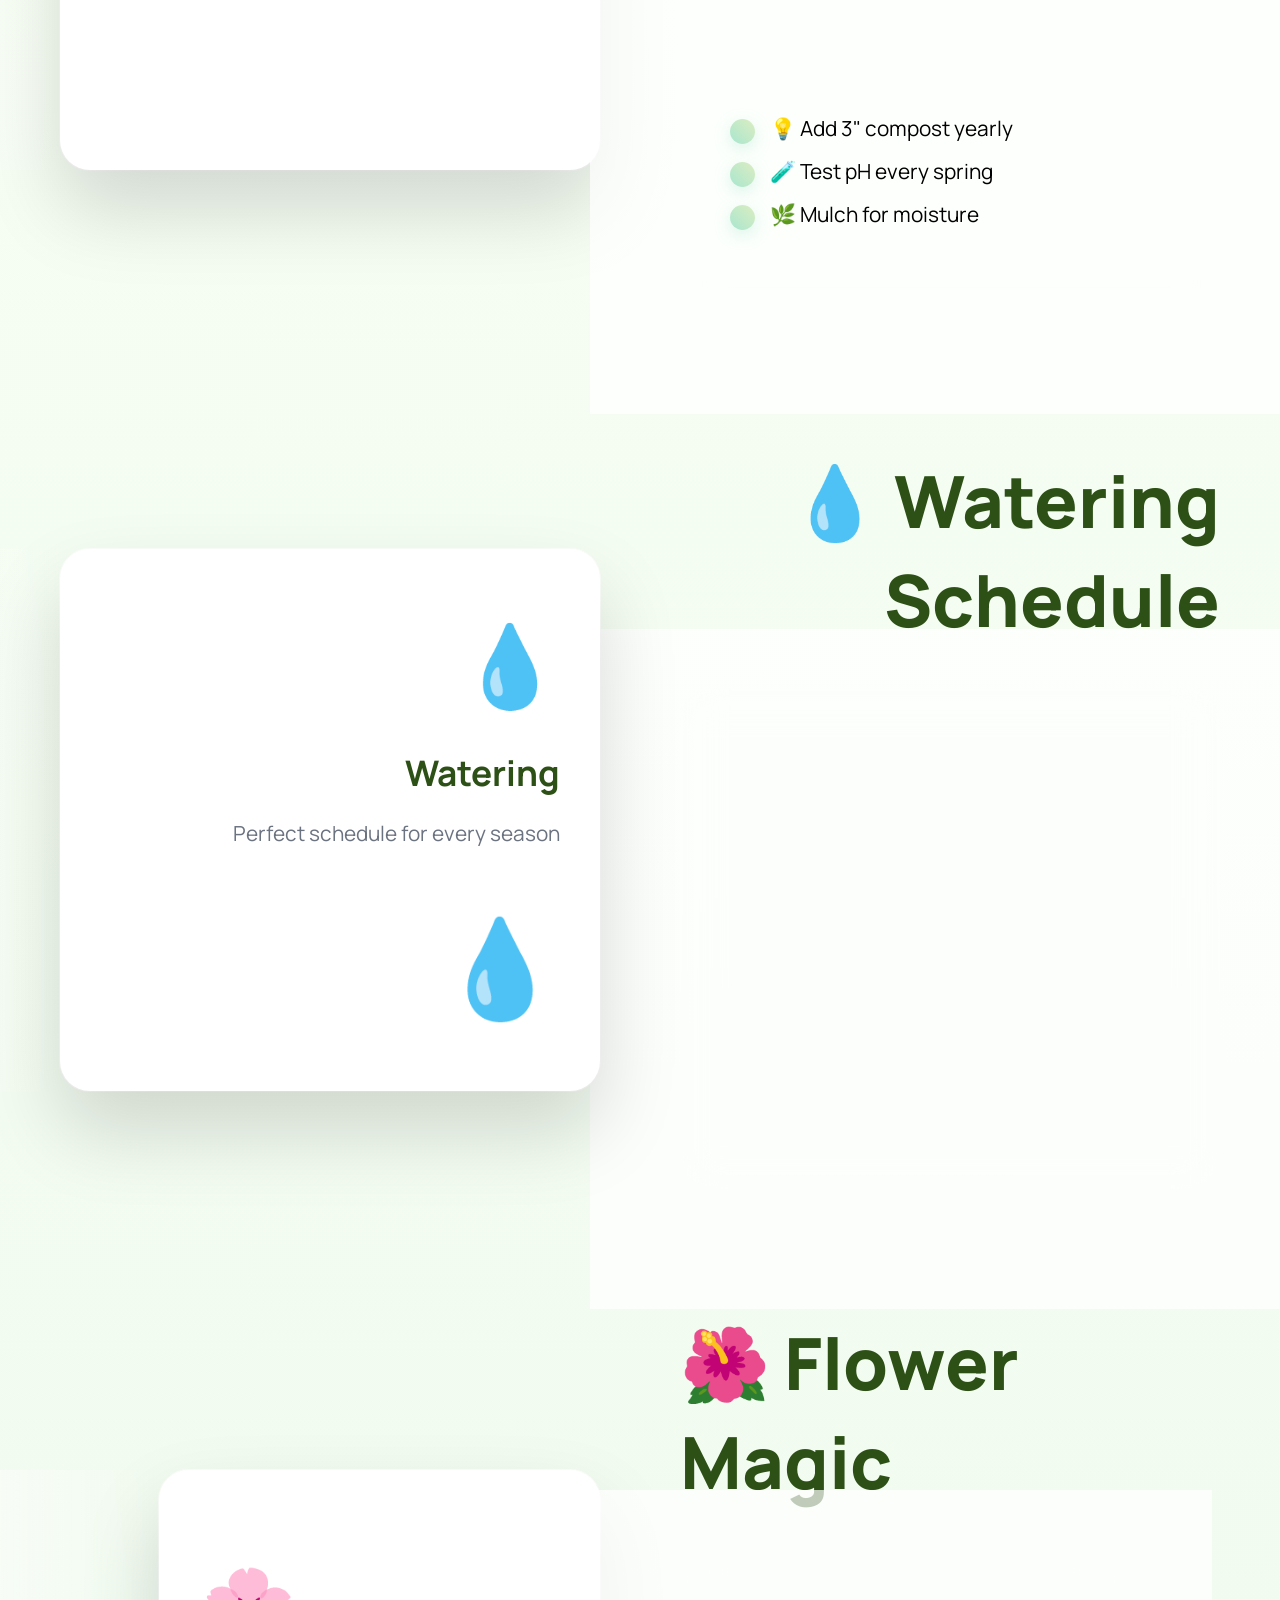
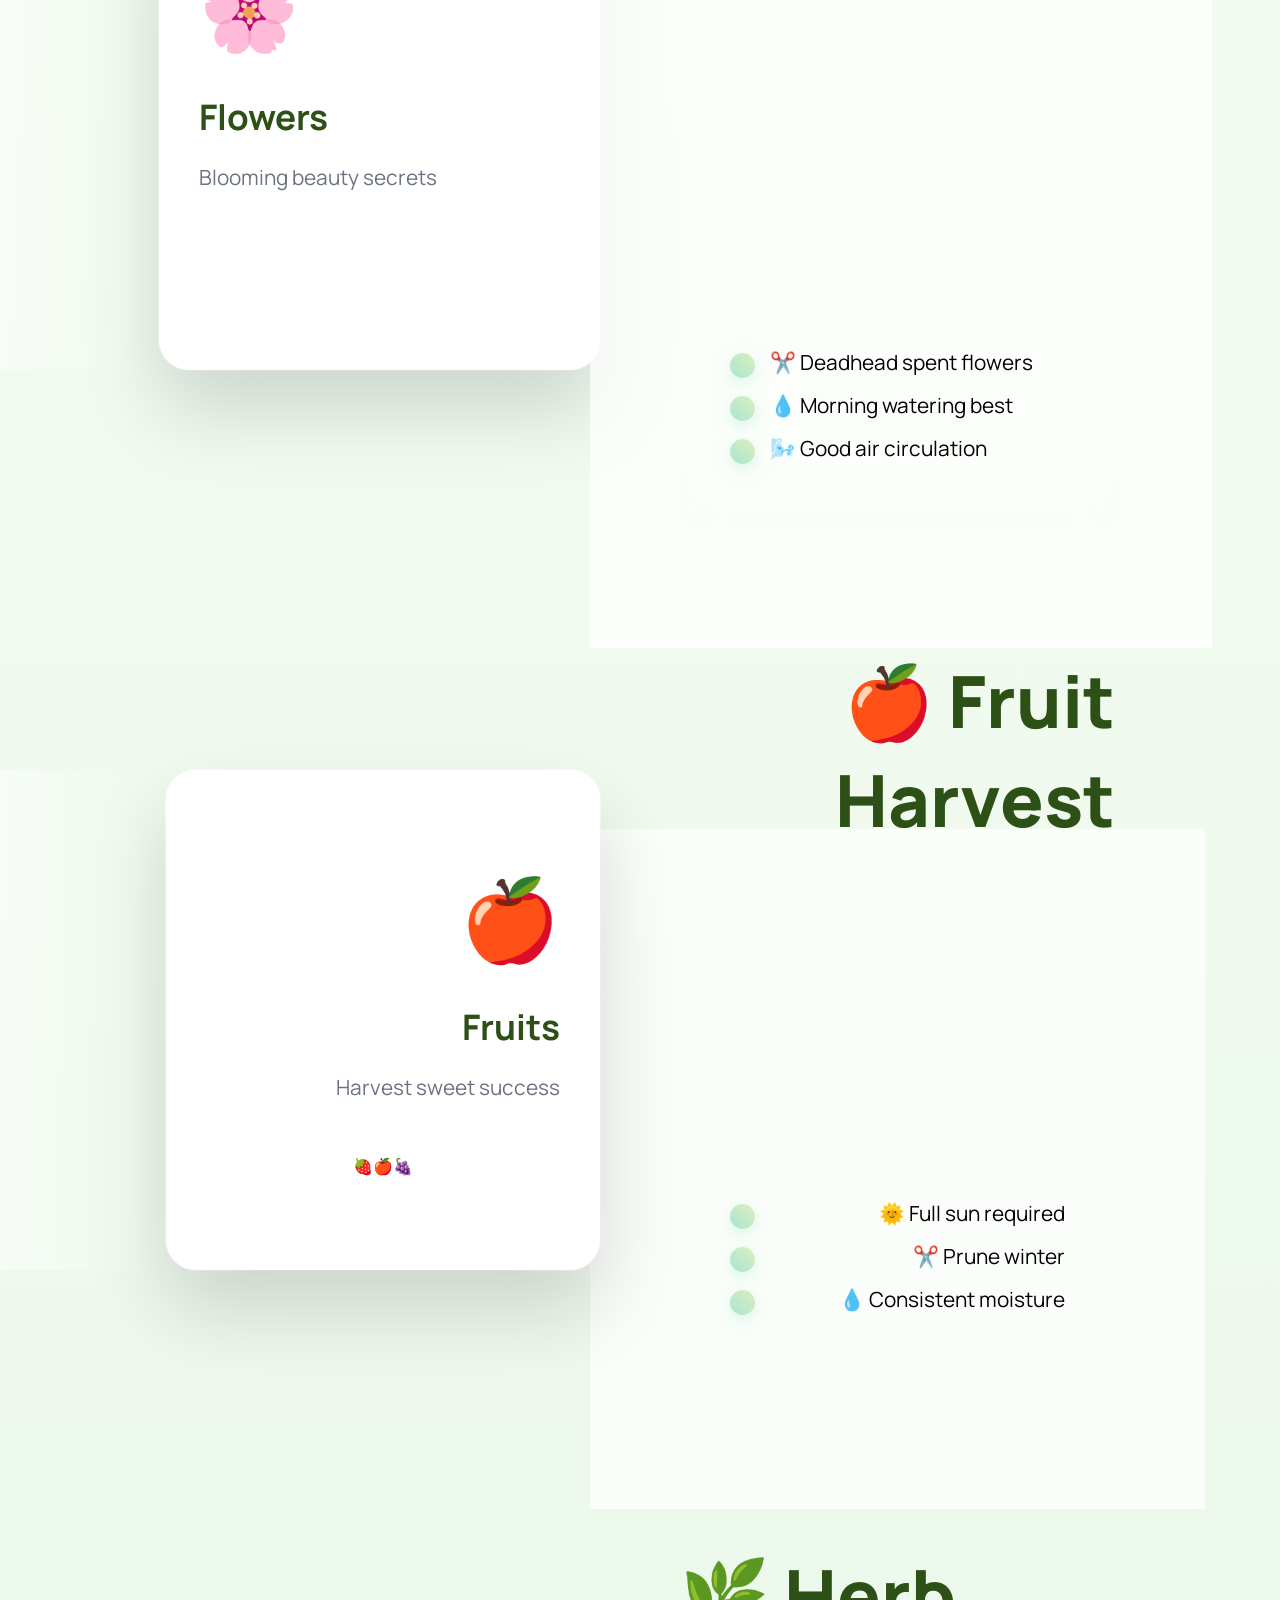
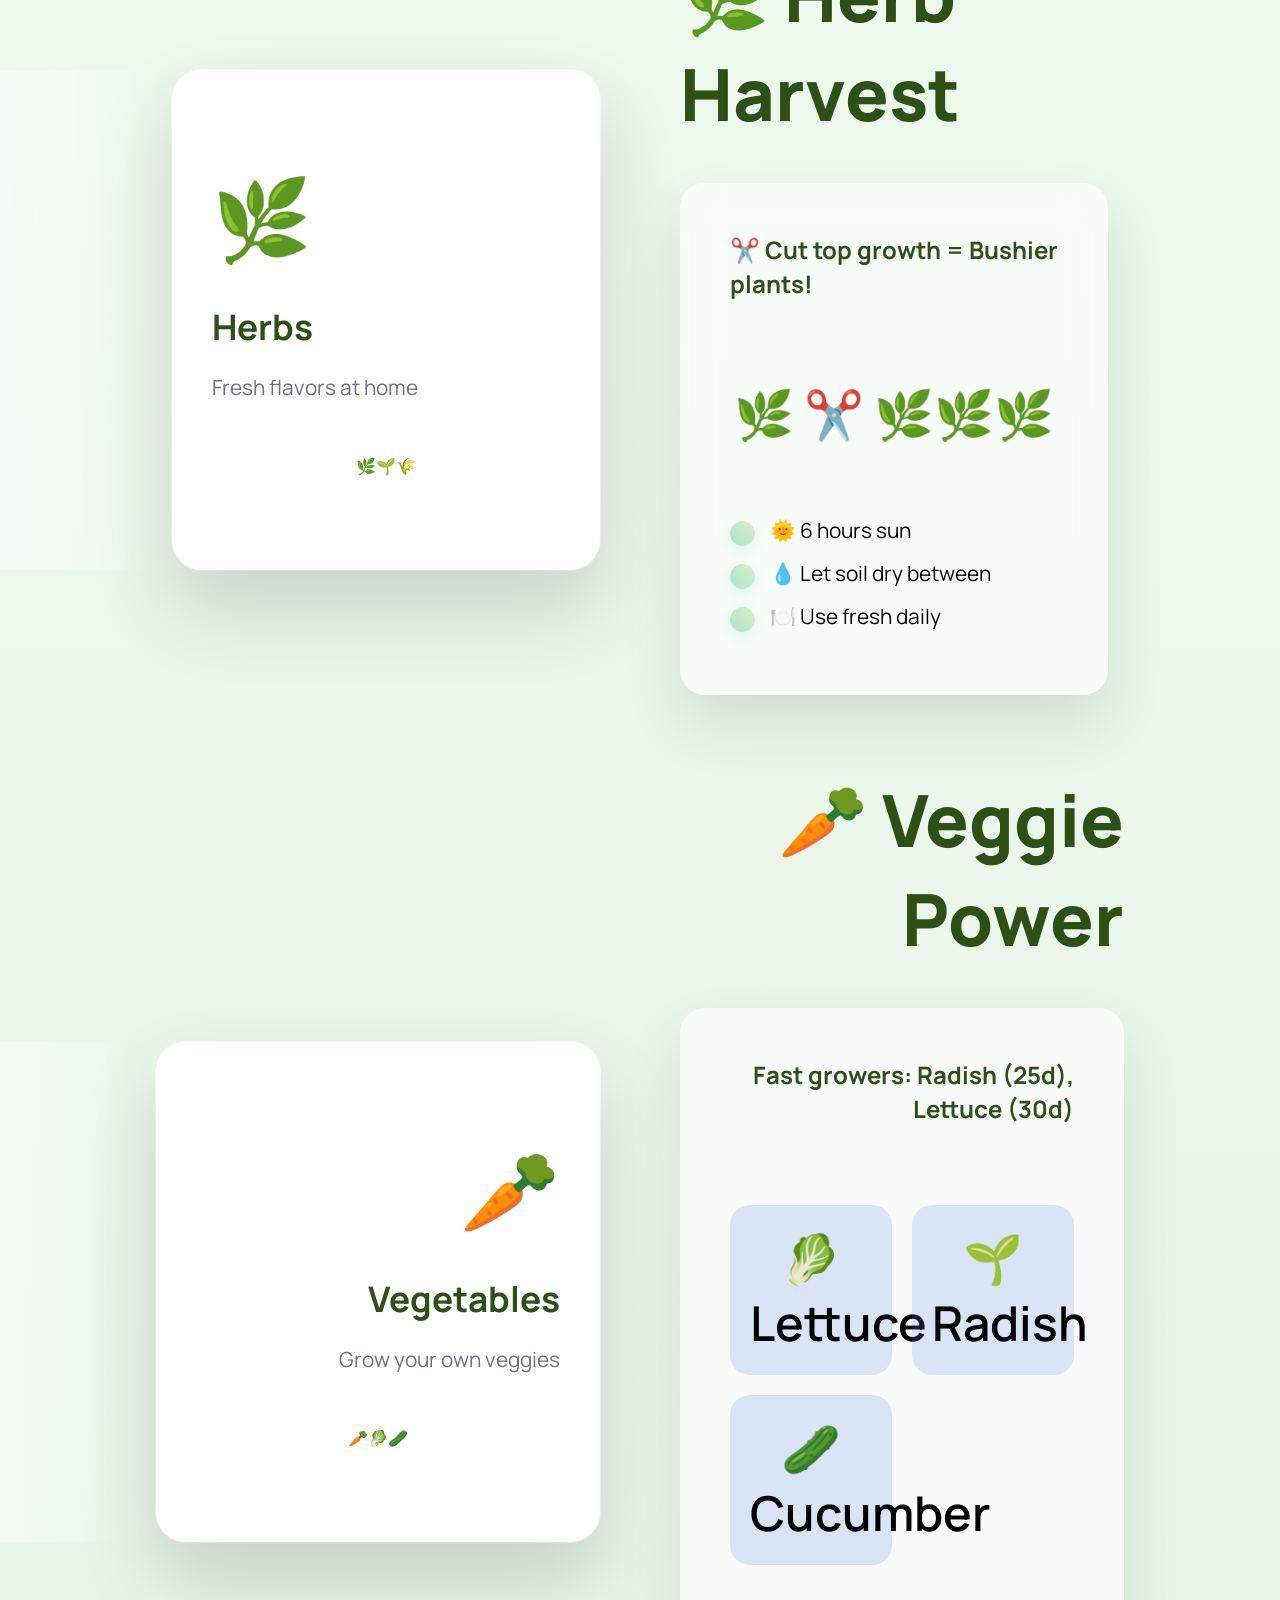
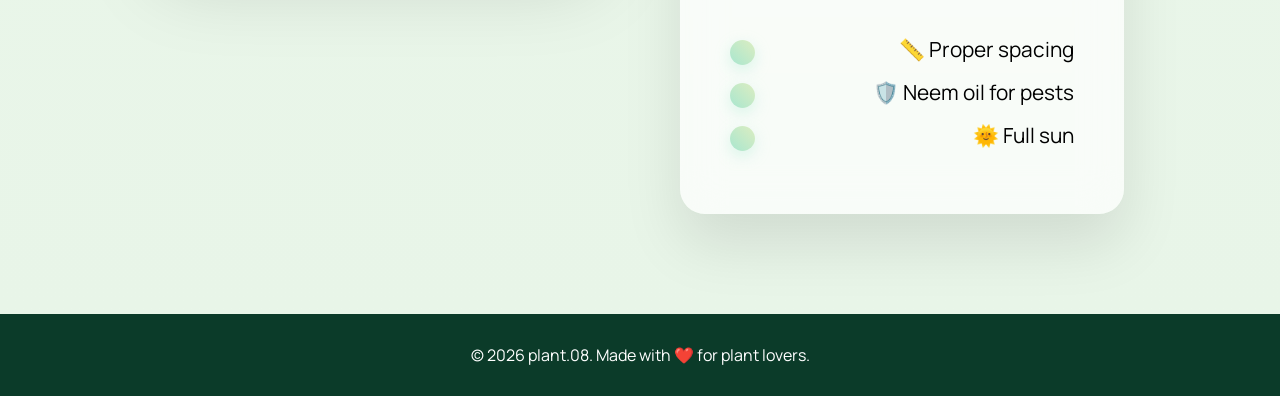
==== commit e0f817d6: "fixed the background" ====
--- a/index.html
+++ b/index.html
@@ -5,8 +5,7 @@
     <meta name="viewport" content="width=device-width, initial-scale=1.0">
     <title>plant-08 - Your Plant Growing Guide</title>
     <link rel="stylesheet" href="CSS/home.css">
-    <link rel="icon" href="plant-08_logo-removebg-preview.png" type="image/x-icon">
-    <link href="https://fonts.googleapis.com/css2?family=Poppins:wght@300;400;600;700&display=swap" rel="stylesheet">
+    <link href="https://fonts.googleapis.com/css2?family=Manrope:wght@300;400;500;600;700;800&display=swap" rel="stylesheet">
 </head>
 <body>
 
@@ -20,7 +19,7 @@
         <header class="header">
             <div class="logo">
                 <div class="leaf-icon">🌿</div>
-                <h1>plant-08</h1>
+                <h1 id="head-logo">plant-08</h1>
             </div>
             <nav class="nav">
                 <a href="browse.html">Search</a>
--- a/CSS/home.css
+++ b/CSS/home.css
@@ -1,3 +1,12 @@
+@font-face {
+    font-family: 'datatype';
+    /* fallback to a system font to make visible changes immediately when custom file is not available */
+    src: local('Segoe UI'), local('Arial'), local('Helvetica');
+    font-weight: normal;
+    font-style: normal;
+    font-display: swap;
+}
+
 * {
     margin: 0;
     padding: 0;
@@ -10,9 +19,9 @@
 }
 
 body {
-    font-family: 'Poppins', sans-serif;
+    font-family: 'Manrope', 'datatype', sans-serif;
     overflow-x: hidden;
-    background: linear-gradient(135deg, #1b4d2e 0%, #2d6a4f 100%);
+    background: linear-gradient(135deg, #ffffff 0%, #f0f9f0 100%);
     min-height: 100vh;
     margin: 0;
     padding: 0;
@@ -24,7 +33,6 @@
     padding: 0 20px;
 }
 
-/* Hero Section */
 .hero {
     position: relative;
     min-height: 100vh;
@@ -32,6 +40,8 @@
     align-items: center;
     justify-content: center;
     overflow: hidden;
+    padding-top: 0;
+    margin-top: -85px;
 }
 
 .hero-bg {
@@ -50,20 +60,23 @@
 }
 
 .header {
-    position: fixed; /* Changed from absolute to fixed for proper header behavior */
+    position: fixed;
     top: 0;
     left: 0;
-    right: 0;
+    width: 100%;
     padding: 15px 40px;
     display: flex;
     justify-content: space-between;
     align-items: center;
-    z-index: 1000; /* Increased z-index for better layering */
+    z-index: 2000;
     backdrop-filter: blur(10px);
-    background: rgba(255, 255, 255, 0.1);
-    border-bottom: 1px solid rgba(255, 255, 255, 0.2);
-    
-    /* Fallback for browsers that don't support backdrop-filter */
+    background: rgba(18, 97, 56, 0.95);
+    border-bottom: 2px solid #2db47a;
+    box-shadow: 0 10px 20px rgba(0,0,0,0.22);
+    min-height: 80px;
+    font-family: 'Manrope', sans-serif;
+    color: white;
+    text-shadow: 0 1px 3px rgba(0,0,0,0.7);
     -webkit-backdrop-filter: blur(10px);
 }
 
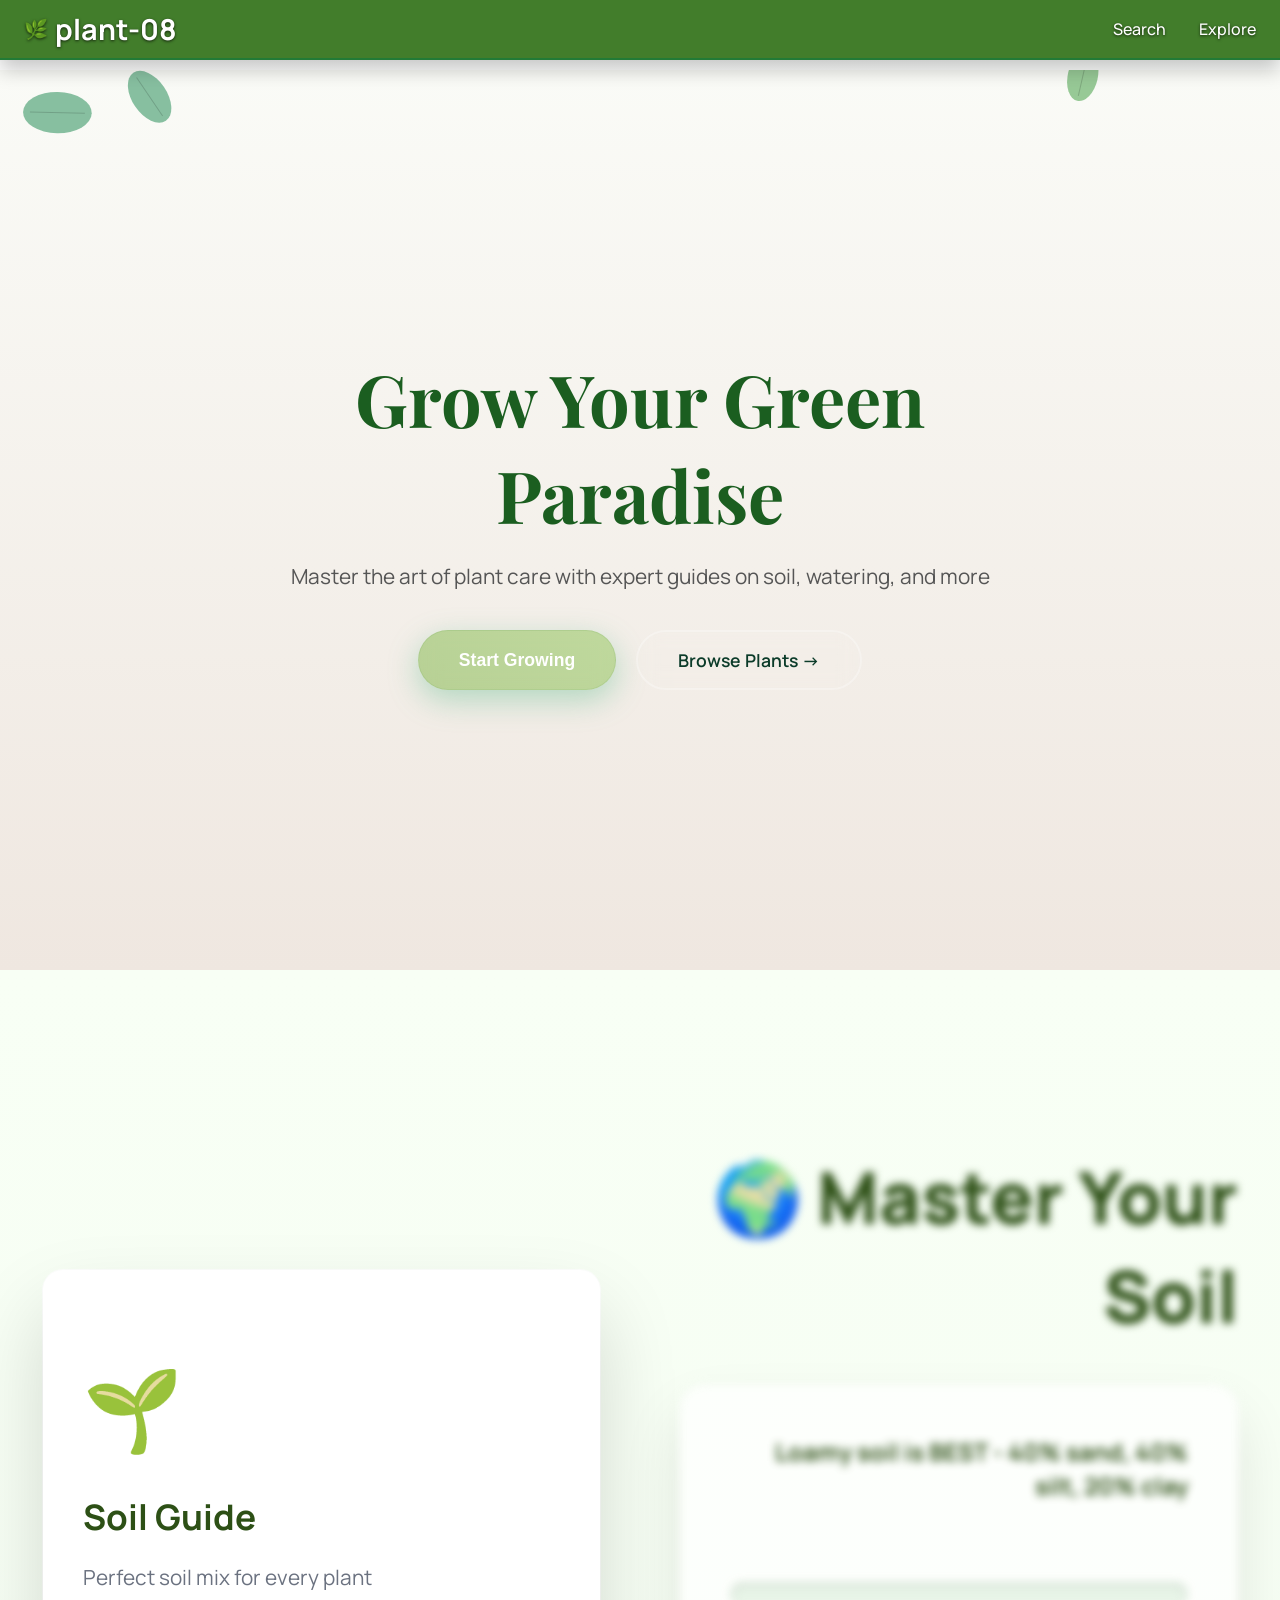
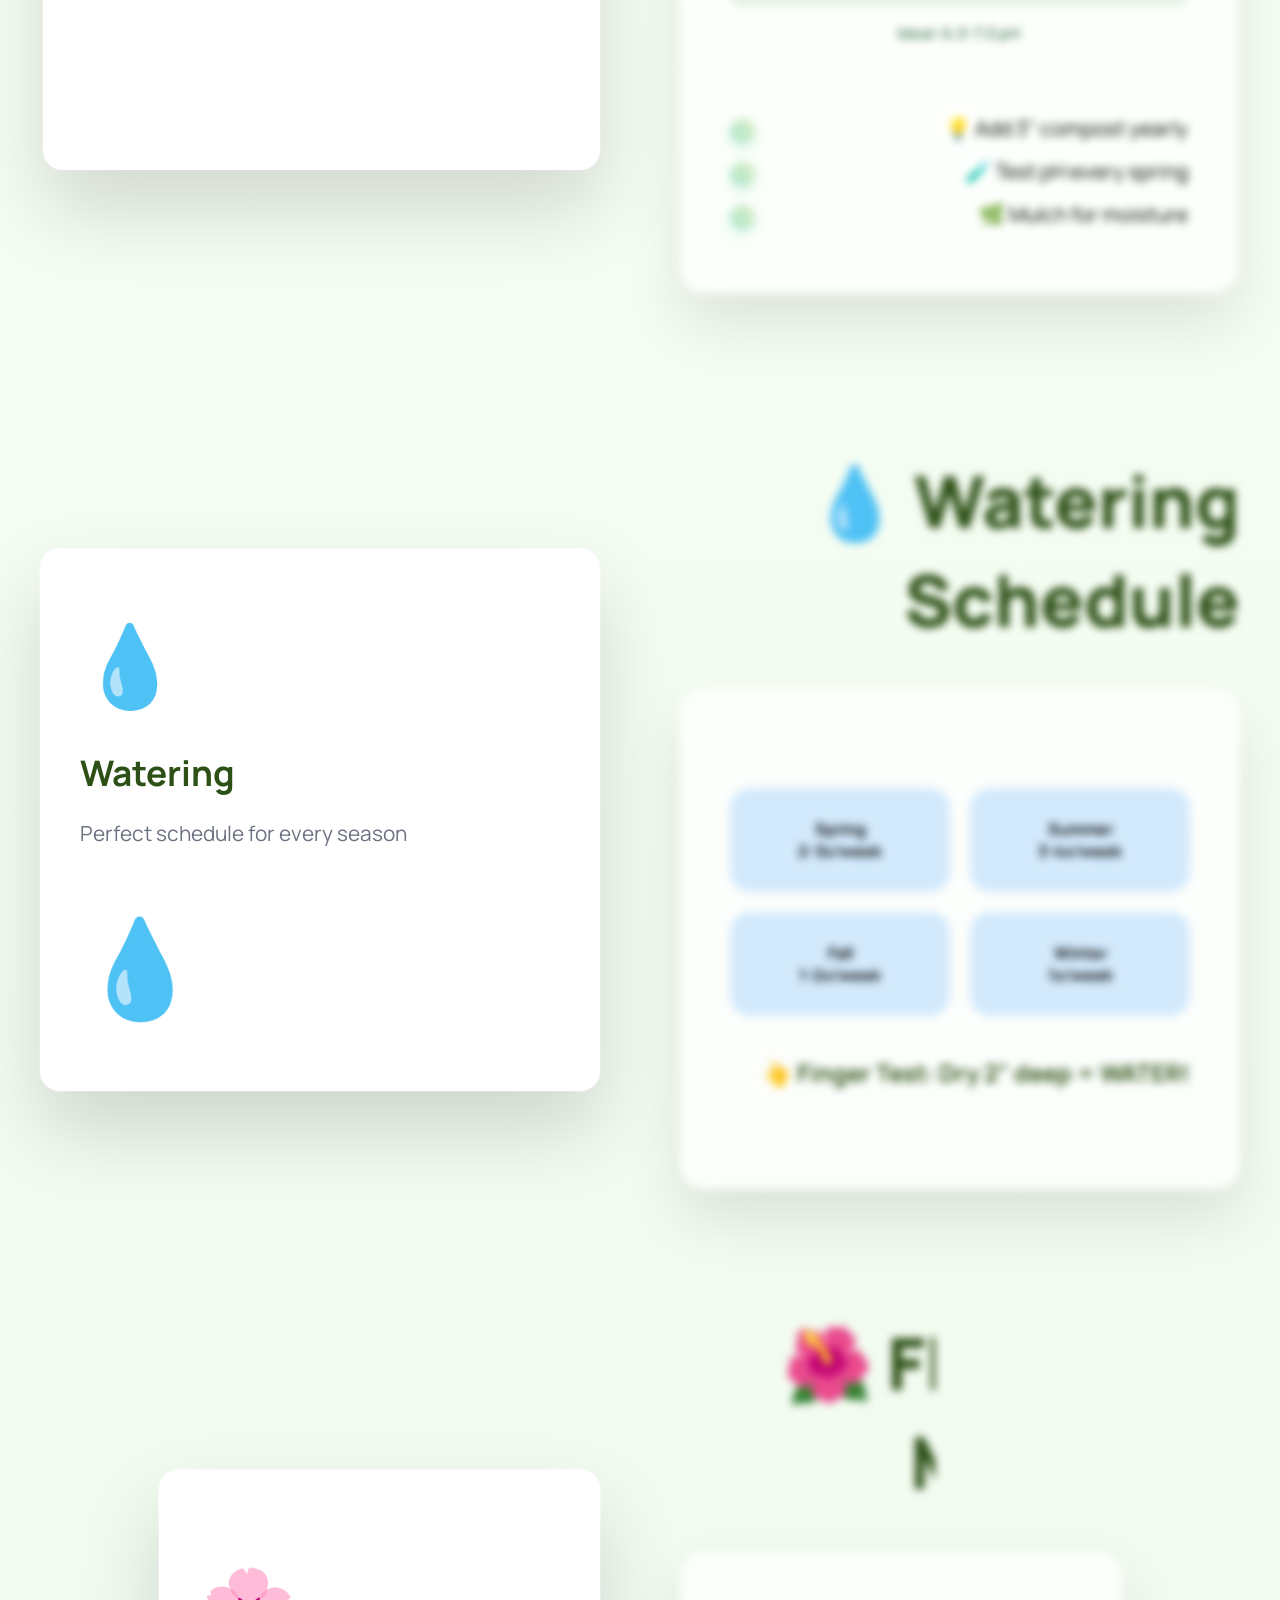
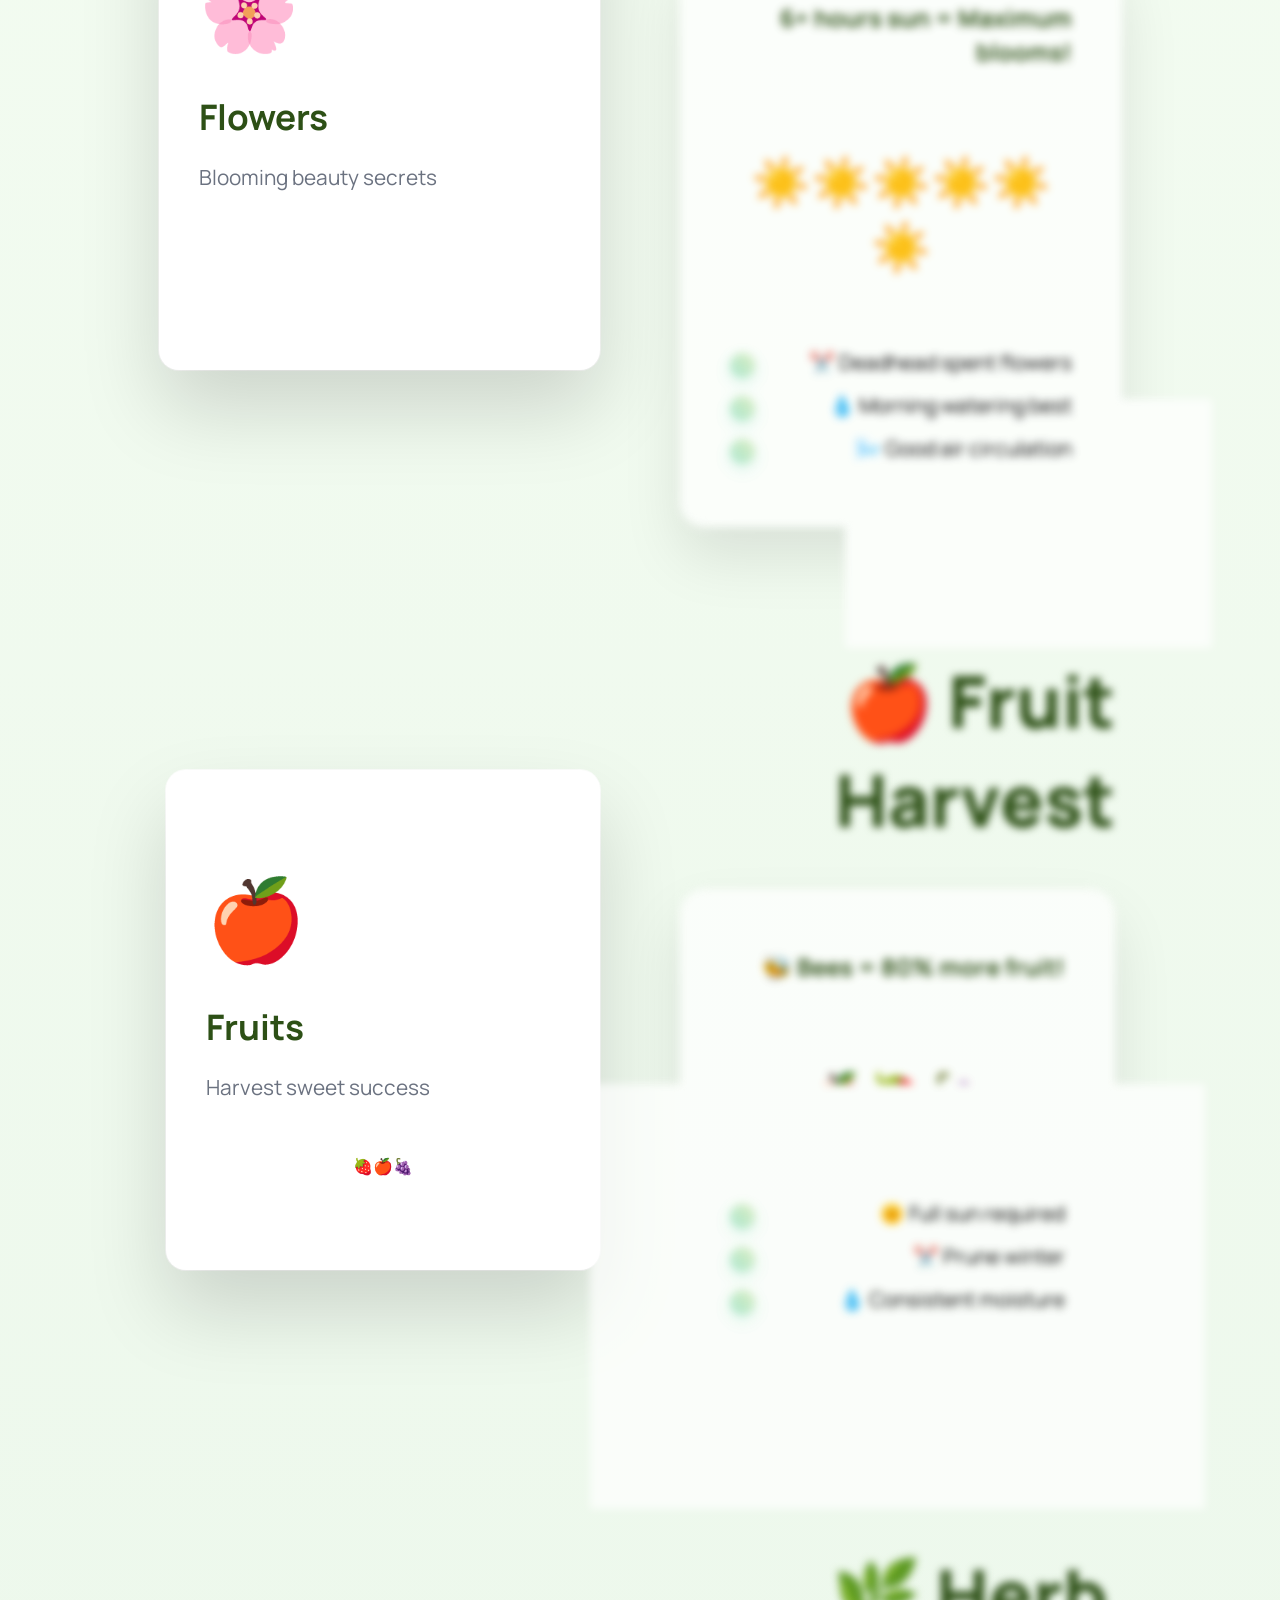
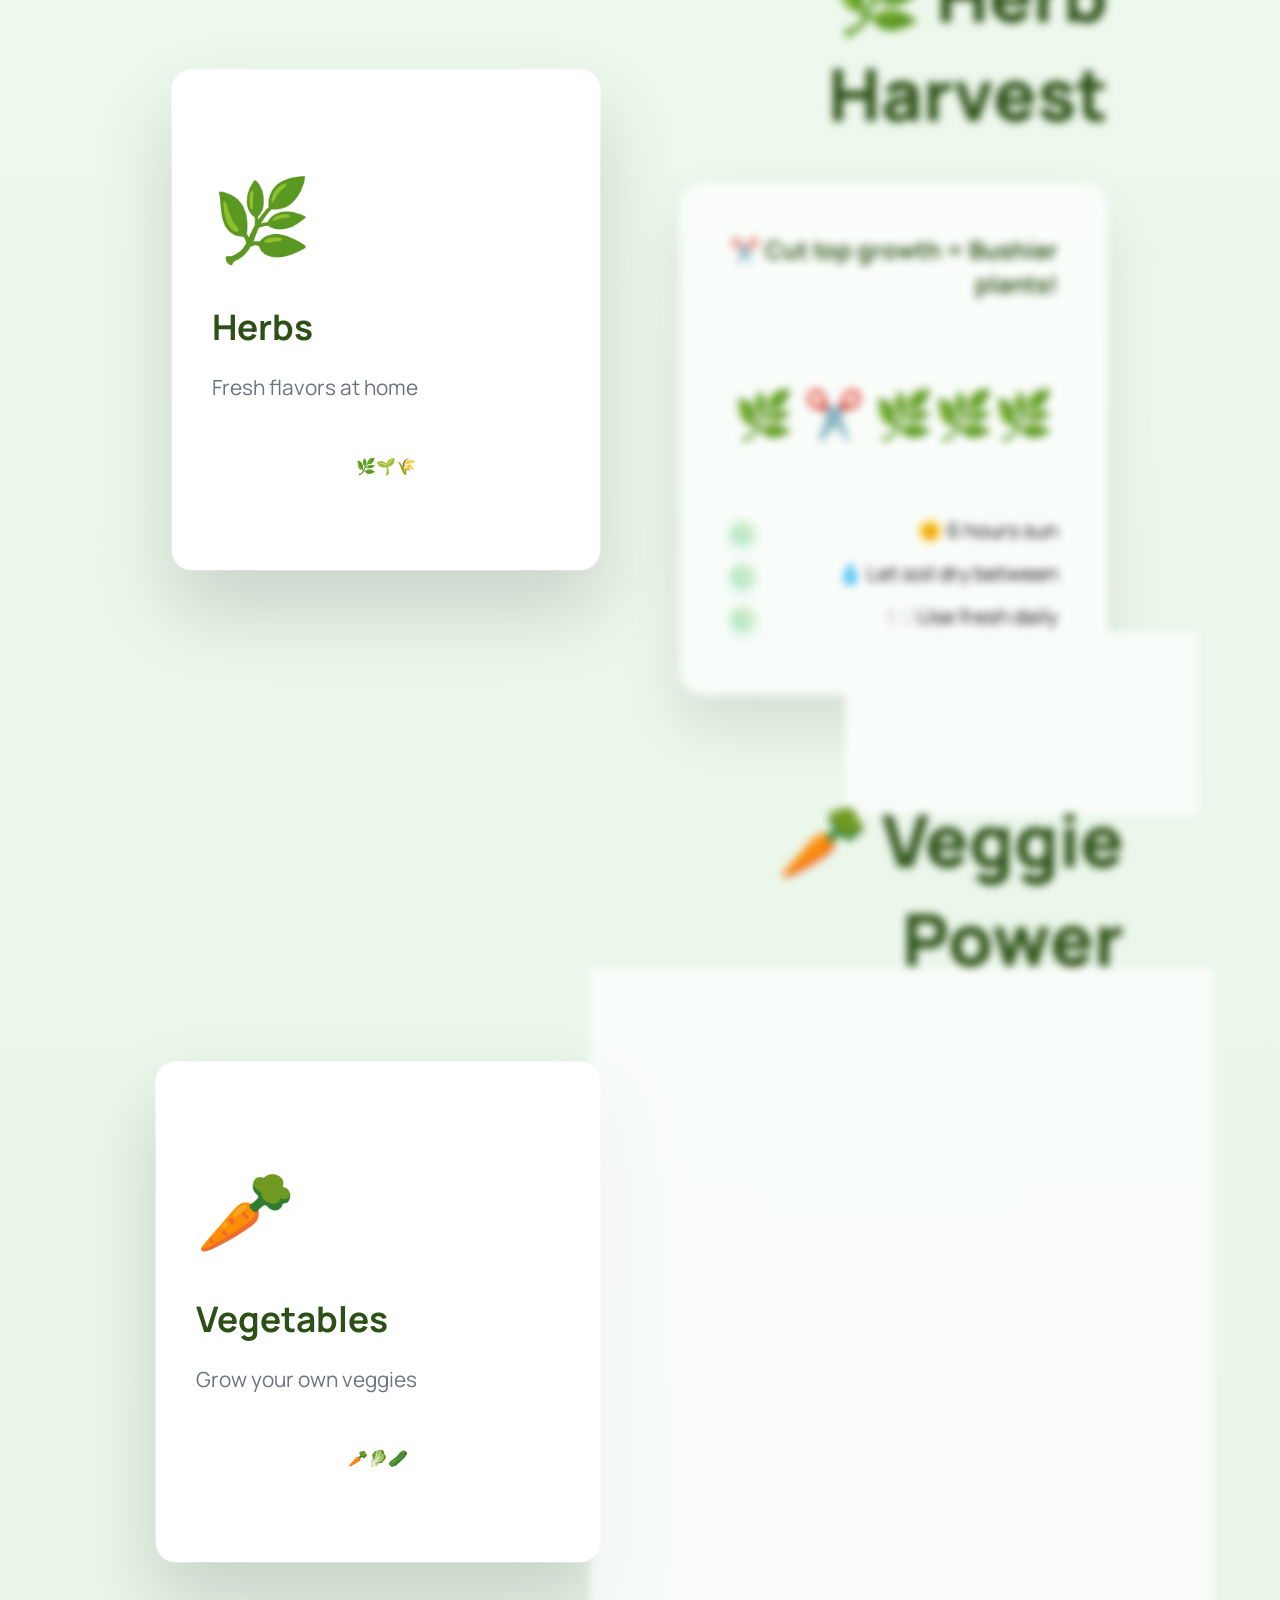
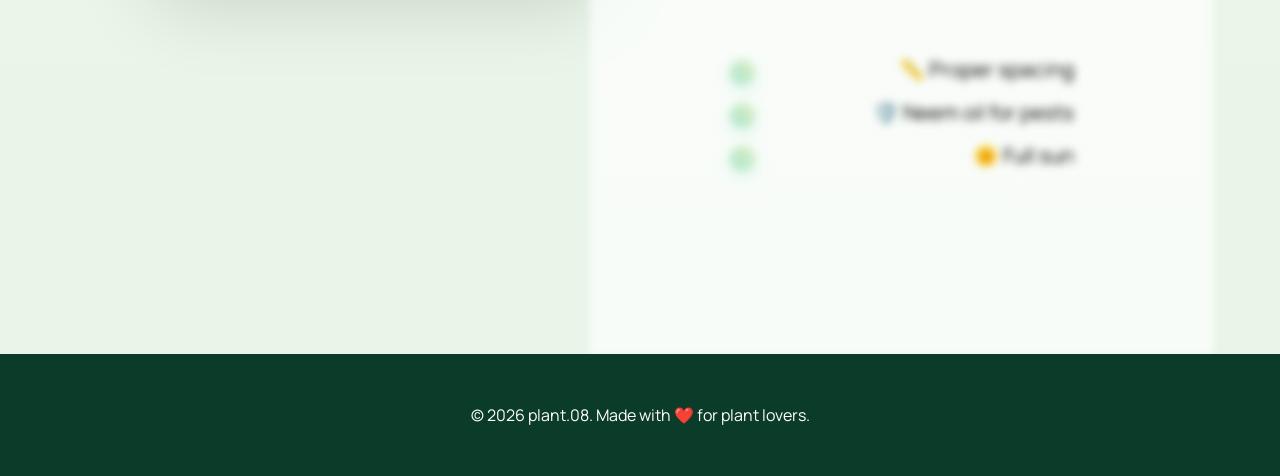
==== commit 6ab50288: "changed header and homepage" ====
--- a/index.html
+++ b/index.html
@@ -5,7 +5,9 @@
     <meta name="viewport" content="width=device-width, initial-scale=1.0">
     <title>plant-08 - Your Plant Growing Guide</title>
     <link rel="stylesheet" href="CSS/home.css">
-    <link href="https://fonts.googleapis.com/css2?family=Manrope:wght@300;400;500;600;700;800&display=swap" rel="stylesheet">
+    <link href="https://fonts.googleapis.com/css2?family=Manrope:wght@300;400;500;600;700;800&family=Playfair+Display:wght@400;700&display=swap" rel="stylesheet">
+    <link rel="icon" href="plant-08_logo-removebg-preview.png" type="image/x-icon">
+<!--     <link href="https://fonts.googleapis.com/css2?family=Poppins:wght@300;400;600;700&display=swap" rel="stylesheet"> -->
 </head>
 <body>
 
@@ -78,8 +80,16 @@
     <!-- 💧 WATERING - Card RIGHT, Description LEFT -->
     <div class="guide-slide watering-slide">
         <div class="container">
-            <div class="slide-content reverse">
-                <div class="desc-side left-desc">
+            <div class="slide-content ">
+                <div class="card-side left-card">
+                    <div class="guide-card watering-card">
+                        <div class="card-icon">💧</div>
+                        <h3>Watering</h3>
+                        <p>Perfect schedule for every season</p>
+                        <div class="water-drop">💧</div>
+                    </div>
+                </div>
+                <div class="desc-side right-desc">
                     <h2 class="slide-title">💧 Watering Schedule</h2>
                     <div class="desc-content">
                         <div class="watering-wheel">
@@ -89,14 +99,6 @@
                             <div class="wheel-item winter">Winter<br>1x/week</div>
                         </div>
                         <p class="highlight">👆 <strong>Finger Test:</strong> Dry 2" deep = WATER!</p>
-                    </div>
-                </div>
-                <div class="card-side right-card">
-                    <div class="guide-card watering-card">
-                        <div class="card-icon">💧</div>
-                        <h3>Watering</h3>
-                        <p>Perfect schedule for every season</p>
-                        <div class="water-drop">💧</div>
                     </div>
                 </div>
             </div>
@@ -118,7 +120,7 @@
                     </div>
                 </div>
                 <div class="desc-side right-desc">
-                    <h2 class="slide-title">🌺 Flower Magic</h2>
+                    <h3 class="slide-title">🌺 Flower Magic</h3>
                     <div class="desc-content">
                         <p class="highlight"><strong>6+ hours sun</strong> = Maximum blooms!</p>
                         <div class="sun-rays">☀️☀️☀️☀️☀️☀️</div>
@@ -136,20 +138,8 @@
     <!-- 🍎 FRUITS - Card RIGHT, Description LEFT -->
     <div class="guide-slide fruits-slide">
         <div class="container">
-            <div class="slide-content reverse">
-                <div class="desc-side left-desc">
-                    <h2 class="slide-title">🍎 Fruit Harvest</h2>
-                    <div class="desc-content">
-                        <p class="highlight">🐝 <strong>Bees = 80% more fruit!</strong></p>
-                        <div class="fruit-tree-anim">🍎🍓🍇</div>
-                        <ul class="pro-tips">
-                            <li>🌞 Full sun required</li>
-                            <li>✂️ Prune winter</li>
-                            <li>💧 Consistent moisture</li>
-                        </ul>
-                    </div>
-                </div>
-                <div class="card-side right-card">
+            <div class="slide-content ">
+                <div class="card-side left-card">
                     <div class="guide-card fruits-card">
                         <div class="card-icon">🍎</div>
                         <h3>Fruits</h3>
@@ -157,6 +147,18 @@
                         <div class="fruit-icons">🍓🍎🍇</div>
                     </div>
                 </div>
+                <div class="desc-side right-desc">
+                    <h2 class="slide-title">🍎 Fruit Harvest</h2>
+                    <div class="desc-content">
+                        <p class="highlight">🐝 <strong>Bees = 80% more fruit!</strong></p>
+                        <div class="fruit-tree-anim">🍎🍓🍇</div>
+                        <ul class="pro-tips">
+                            <li>🌞 Full sun required</li>
+                            <li>✂️ Prune winter</li>
+                            <li>💧 Consistent moisture</li>
+                        </ul>
+                    </div>
+                </div>
             </div>
         </div>
     </div>
@@ -196,8 +198,16 @@
     <!-- 🥕 VEGETABLES - Card RIGHT, Description LEFT -->
     <div class="guide-slide vegetables-slide">
         <div class="container">
-            <div class="slide-content reverse">
-                <div class="desc-side left-desc">
+            <div class="slide-content ">
+                <div class="card-side left-card">
+                    <div class="guide-card vegetables-card">
+                        <div class="card-icon">🥕</div>
+                        <h3>Vegetables</h3>
+                        <p>Grow your own veggies</p>
+                        <div class="veggie-roots">🥕🥬🥒</div>
+                    </div>
+                </div>
+                <div class="desc-side right-desc">
                     <h3 class="slide-title">🥕 Veggie Power</h3>
                     <div class="desc-content">
                         <p class="highlight"><strong>Fast growers:</strong> Radish (25d), Lettuce (30d)</p>
@@ -211,14 +221,6 @@
                             <li>🛡️ Neem oil for pests</li>
                             <li>🌞 Full sun</li>
                         </ul>
-                    </div>
-                </div>
-                <div class="card-side right-card">
-                    <div class="guide-card vegetables-card">
-                        <div class="card-icon">🥕</div>
-                        <h3>Vegetables</h3>
-                        <p>Grow your own veggies</p>
-                        <div class="veggie-roots">🥕🥬🥒</div>
                     </div>
                 </div>
             </div>
@@ -272,8 +274,8 @@
                 this.ctx.clearRect(0, 0, this.canvas.width, this.canvas.height);
                 
                 const gradient = this.ctx.createLinearGradient(0, 0, 0, this.canvas.height);
-                gradient.addColorStop(0, 'rgba(102, 126, 234, 0.3)');
-                gradient.addColorStop(1, 'rgba(118, 75, 162, 0.3)');
+                gradient.addColorStop(0, '#fafbf7');
+                gradient.addColorStop(1, '#EFE7E0');
                 this.ctx.fillStyle = gradient;
                 this.ctx.fillRect(0, 0, this.canvas.width, this.canvas.height);
 
@@ -341,17 +343,27 @@
                 observer.observe(slide);
             });
 
-            // Animate meter fill
-            const meterFill = document.querySelector('.meter-fill');
-            if (meterFill) {
-                setTimeout(() => {
-                    meterFill.style.width = '70%';
-                }, 500);
-            }
+            // One-time blur reveal on desc-side with synced meter-fill animation
+            let meterAnimationTriggered = false;
+            
+            document.querySelectorAll('.desc-side').forEach(descSide => {
+                descSide.addEventListener('mouseenter', function() {
+                    if (!this.classList.contains('revealed')) {
+                        this.classList.add('revealed');
+                        
+                        // Trigger meter-fill animation on first reveal
+                        if (!meterAnimationTriggered) {
+                            meterAnimationTriggered = true;
+                            const meterFill = document.querySelector('.meter-fill');
+                            if (meterFill) {
+                                meterFill.style.width = '70%';
+                            }
+                        }
+                    }
+                }, { once: false });
+            });
         });
     </script>
     
-    <!-- Sound Effects -->
-    <script src="JS/soundManager.js"></script>
 </body>
 </html>
--- a/CSS/home.css
+++ b/CSS/home.css
@@ -30,7 +30,7 @@
 .container {
     max-width: 1200px;
     margin: 0 auto;
-    padding: 0 20px;
+    padding:20px 0 20px 0;
 }
 
 .hero {
@@ -51,6 +51,7 @@
     width: 100%;
     height: 100%;
     z-index: 1;
+    background: white;
 }
 
 #bgCanvas {
@@ -64,16 +65,16 @@
     top: 0;
     left: 0;
     width: 100%;
-    padding: 15px 40px;
+    padding: 9px 24px;
     display: flex;
     justify-content: space-between;
     align-items: center;
     z-index: 2000;
     backdrop-filter: blur(10px);
-    background: rgba(18, 97, 56, 0.95);
-    border-bottom: 2px solid #2db47a;
+    background: #427D2B;
+    border-bottom: 2px solid #0276447b;
     box-shadow: 0 10px 20px rgba(0,0,0,0.22);
-    min-height: 80px;
+    min-height: 48px;
     font-family: 'Manrope', sans-serif;
     color: white;
     text-shadow: 0 1px 3px rgba(0,0,0,0.7);
@@ -83,9 +84,9 @@
 .logo {
     display: flex;
     align-items: center;
-    gap: 12px;
+    gap: 7.2px;
     color: white;
-    font-size: 24px;
+    font-size: 14.4px;
     font-weight: 700;
 }
 
@@ -95,7 +96,7 @@
 }
 
 .leaf-icon {
-    font-size: 32px;
+    font-size: 19.2px;
     animation: bounce 2s infinite;
 }
 
@@ -140,20 +141,19 @@
 }
 
 .hero-title {
-    font-size: clamp(2.5rem, 5vw, 4rem);
+    font-size: clamp(4.5rem, 5vw, 4rem);
     font-weight: 700;
     margin-bottom: 20px;
-    background: linear-gradient(45deg, #52b788, #74c69d, #9ad68c);
-    -webkit-background-clip: text;
-    -webkit-text-fill-color: transparent;
-    background-clip: text;
+    color: #1b5e20;
+    font-family: 'Playfair Display', serif;
 }
 
 .hero-subtitle {
     font-size: 1.3rem;
     margin-bottom: 40px;
-    opacity: 0.9;
-    font-weight: 300;
+    opacity: 1.0;
+    font-weight: 400;
+    color: #555;
 }
 
 .cta-buttons {
@@ -176,25 +176,33 @@
 }
 
 .cta-primary {
-    background: linear-gradient(45deg, #52b788, #74c69d);
-    color: #0b3b29;
+    background: linear-gradient(45deg, rgba(124, 179, 66, 0.5), rgba(139, 194, 81, 0.5));
+    color: white;
     box-shadow: 0 10px 30px rgba(82, 183, 136, 0.4);
+    backdrop-filter: blur(10px);
+    -webkit-backdrop-filter: blur(10px);
+    border: 1px solid rgba(124, 181, 106, 0.2);
+    opacity: 1;
 }
 
 .cta-primary:hover {
-    transform: translateY(-5px);
+    transform: translateY(-5px) scale(1.05);
     box-shadow: 0 20px 40px rgba(82, 183, 136, 0.6);
 }
 
 .cta-secondary {
     background: transparent;
-    color: white;
+    color: #0b3b29;
     border: 2px solid rgba(255, 255, 255, 0.3);
+    backdrop-filter: blur(10px);
+    -webkit-backdrop-filter: blur(10px);
 }
 
 .cta-secondary:hover {
     background: rgba(255, 255, 255, 0.1);
     border-color: rgba(255, 255, 255, 0.5);
+    backdrop-filter: blur(15px);
+    -webkit-backdrop-filter: blur(15px);
 }
 
 /* Footer */
@@ -244,24 +252,122 @@
 /* Responsive */
 @media (max-width: 768px) {
     .header {
-        padding: 15px 20px;
+        padding: 9px 12px;
         flex-direction: column;
-        gap: 15px;
-    }
-    
+        gap: 9px;
+    }
+
+    .logo {
+        font-size: 12px;
+    }
+
+    .logo h1 {
+        font-size: 12px;
+    }
+
+    .leaf-icon {
+        font-size: 16.8px;
+    }
+
     .nav {
         display: flex;
         gap: 20px;
-    }
-    
+        flex-wrap: wrap;
+        justify-content: center;
+    }
+
     .nav a {
         margin-left: 0;
         font-size: 0.9rem;
-    }
-    
+        padding: 8px 12px;
+    }
+
+    .hero-content {
+        padding: 0 15px;
+        text-align: center;
+    }
+
+    .hero-title {
+        font-size: clamp(2rem, 8vw, 3.5rem);
+        margin-bottom: 15px;
+    }
+
+    .hero-subtitle {
+        font-size: 1.1rem;
+        margin-bottom: 30px;
+    }
+
     .cta-buttons {
         flex-direction: column;
+        gap: 15px;
         align-items: center;
+    }
+
+    .cta-primary,
+    .cta-secondary {
+        padding: 14px 35px;
+        font-size: 1rem;
+        width: 100%;
+        max-width: 280px;
+    }
+
+    .footer {
+        padding: 20px 15px;
+        font-size: 0.9em;
+    }
+}
+
+@media (max-width: 480px) {
+    .header {
+        padding: 7.2px 9px;
+        gap: 7.2px;
+    }
+
+    .logo {
+        font-size: 10.8px;
+    }
+
+    .logo h1 {
+        font-size: 10.8px;
+    }
+
+    .leaf-icon {
+        font-size: 14.4px;
+    }
+
+    .nav {
+        gap: 15px;
+    }
+
+    .nav a {
+        font-size: 0.85rem;
+        padding: 6px 10px;
+    }
+
+    .hero-content {
+        padding: 0 10px;
+    }
+
+    .hero-title {
+        font-size: clamp(1.8rem, 9vw, 3rem);
+        margin-bottom: 12px;
+    }
+
+    .hero-subtitle {
+        font-size: 1rem;
+        margin-bottom: 25px;
+    }
+
+    .cta-primary,
+    .cta-secondary {
+        padding: 12px 30px;
+        font-size: 0.95rem;
+        max-width: 250px;
+    }
+
+    .footer {
+        padding: 15px 10px;
+        font-size: 0.85em;
     }
 }
 
@@ -297,41 +403,93 @@
     min-width: 0;
 }
 
-.left-card, .right-desc { text-align: left; }
-.right-card, .left-desc { text-align: right; }
+.desc-side {
+    filter: blur(4px);
+    transition: filter 0.5s ease;
+}
+
+.desc-side.revealed {
+    filter: blur(0px);
+}
+
+.left-card, .left-desc { text-align: left; }
+.right-card, .right-desc { text-align: right; }
 
 .guide-card {
     background: white;
     padding: 60px 40px;
-    border-radius: 30px;
+    border-radius: 20px;
     box-shadow: 0 40px 80px rgba(0,0,0,0.15), 0 0 0 1px rgba(255,255,255,0.8);
     position: relative;
     min-height: 500px;
     display: flex;
     flex-direction: column;
     justify-content: center;
-    transition: all 0.6s cubic-bezier(0.175, 0.885, 0.32, 1.275);
     overflow: visible;
+    transition: all 0.4s cubic-bezier(0.34, 1.56, 0.64, 1);
+    cursor: pointer;
 }
 
 .guide-card::before {
     content: '';
     position: absolute;
     top: 0;
-    left: -100%;
+    left: 0;
+    right: 0;
+    bottom: 0;
     width: 100%;
     height: 100%;
     background: linear-gradient(90deg, transparent, rgba(255,255,255,0.6), transparent);
-    transition: left 0.8s;
+    border-radius: 20px;
+    opacity: 0;
+    transition: opacity 0.4s ease;
+}
+
+.guide-card::after {
+    content: '';
+    position: absolute;
+    top: -2px;
+    left: -2px;
+    right: -2px;
+    bottom: -2px;
+    background: linear-gradient(135deg, rgba(124, 179, 66, 0.5), rgba(139, 195, 74, 0.3), rgba(124, 179, 66, 0.5));
+    border-radius: 20px;
+    opacity: 0;
+    transition: opacity 0.4s ease;
+    z-index: -1;
+}
+
+.guide-card:hover {
+    transform: scale(1.08);
+    box-shadow: 0 30px 60px rgba(0,0,0,0.2), 0 0 40px rgba(124, 179, 66, 0.4);
 }
 
 .guide-card:hover::before {
-    left: 100%;
-}
-
-.guide-card:hover {
-    transform: translateY(-30px) scale(1.02);
-    box-shadow: 0 60px 120px rgba(0,0,0,0.25);
+    opacity: 1;
+    animation: shine 0.6s ease-in-out;
+}
+
+.guide-card:hover::after {
+    opacity: 1;
+    animation: glowBorder 0.8s ease-in-out infinite;
+}
+
+@keyframes shine {
+    0% { 
+        left: -100%;
+    }
+    100% { 
+        left: 100%;
+    }
+}
+
+@keyframes glowBorder {
+    0%, 100% {
+        box-shadow: 0 0 20px rgba(124, 179, 66, 0.4);
+    }
+    50% {
+        box-shadow: 0 0 35px rgba(139, 195, 74, 0.6);
+    }
 }
 
 .card-icon {
@@ -548,24 +706,312 @@
     .slide-content {
         flex-direction: column;
         gap: 60px;
-    }
-    
+        padding: 0 20px;
+    }
+
     .slide-content.reverse {
         flex-direction: column;
     }
-    
+
     .left-card, .right-card, .left-desc, .right-desc {
         text-align: center !important;
     }
+
+    .guide-card, .desc-content {
+        padding: 40px 25px;
+        min-height: auto;
+    }
+
+    .slide-title {
+        font-size: clamp(2.2rem, 5vw, 4rem);
+        margin-bottom: 30px;
+    }
+
+    .highlight {
+        font-size: 1.3rem;
+        margin-bottom: 30px;
+    }
+
+    .pro-tips li {
+        font-size: 1.1rem;
+        padding-left: 35px;
+    }
+
+    .watering-wheel {
+        grid-template-columns: 1fr;
+        gap: 15px;
+    }
+
+    .wheel-item {
+        padding: 20px;
+        font-size: 0.9em;
+    }
+
+    .finger-test-demo, .sun-rays, .fruit-tree-anim, .harvest-demo, .veggie-grid {
+        font-size: 2.5rem;
+        margin: 30px 0;
+    }
+
+    .veggie-grid {
+        grid-template-columns: repeat(auto-fit, minmax(120px, 1fr));
+        gap: 15px;
+    }
 }
 
 @media (max-width: 768px) {
+    .plant-guide {
+        padding: 60px 0;
+    }
+
     .guide-card, .desc-content {
-        height: auto;
-        padding: 40px 30px;
-    }
-    
+        padding: 30px 20px;
+        border-radius: 20px;
+    }
+
     .slide-title {
-        font-size: 2.5rem;
-    }
-}
+        font-size: 2.2rem;
+        margin-bottom: 25px;
+    }
+
+    .highlight {
+        font-size: 1.1rem;
+        margin-bottom: 25px;
+    }
+
+    .card-icon {
+        font-size: 4rem;
+        margin-bottom: 20px;
+    }
+
+    .guide-card h3 {
+        font-size: 1.8rem;
+        margin-bottom: 15px;
+    }
+
+    .guide-card p {
+        font-size: 1.1rem;
+        margin-bottom: 20px;
+    }
+
+    .soil-types, .flower-blooms, .fruit-icons, .herb-leaves, .veggie-roots {
+        gap: 10px;
+        flex-wrap: wrap;
+    }
+
+    .soil-types span, .flower-blooms span, .fruit-icons span, .herb-leaves span, .veggie-roots span {
+        font-size: 0.9rem;
+        padding: 8px 15px;
+    }
+
+    .water-drop {
+        font-size: 5rem;
+        margin-top: 15px;
+    }
+
+    .ph-meter {
+        margin: 30px 0;
+    }
+
+    .meter-track {
+        height: 20px;
+    }
+
+    .pro-tips {
+        margin-top: 20px;
+    }
+
+    .pro-tips li {
+        font-size: 1rem;
+        margin-bottom: 12px;
+        padding-left: 30px;
+    }
+
+    .pro-tips li::before {
+        width: 20px;
+        height: 20px;
+        top: 3px;
+    }
+
+    .watering-wheel {
+        margin: 30px 0;
+    }
+
+    .finger-test-demo, .sun-rays, .fruit-tree-anim, .harvest-demo, .veggie-grid {
+        font-size: 2rem;
+        margin: 25px 0;
+    }
+
+    .veggie-grid {
+        grid-template-columns: repeat(auto-fit, minmax(100px, 1fr));
+        gap: 12px;
+    }
+
+    .veggie-grid span {
+        padding: 15px;
+        font-size: 0.9em;
+    }
+}
+
+@media (max-width: 480px) {
+    .plant-guide {
+        padding: 40px 0;
+    }
+
+    .guide-card, .desc-content {
+        padding: 25px 15px;
+        border-radius: 15px;
+    }
+
+    .slide-title {
+        font-size: 1.8rem;
+        margin-bottom: 20px;
+    }
+
+    .highlight {
+        font-size: 1rem;
+        margin-bottom: 20px;
+    }
+
+    .card-icon {
+        font-size: 3rem;
+        margin-bottom: 15px;
+    }
+
+    .guide-card h3 {
+        font-size: 1.5rem;
+        margin-bottom: 12px;
+    }
+
+    .guide-card p {
+        font-size: 1rem;
+        margin-bottom: 15px;
+    }
+
+    .soil-types, .flower-blooms, .fruit-icons, .herb-leaves, .veggie-roots {
+        gap: 8px;
+    }
+
+    .soil-types span, .flower-blooms span, .fruit-icons span, .herb-leaves span, .veggie-roots span {
+        font-size: 0.8rem;
+        padding: 6px 12px;
+    }
+
+    .water-drop {
+        font-size: 4rem;
+        margin-top: 12px;
+    }
+
+    .ph-meter {
+        margin: 25px 0;
+    }
+
+    .meter-track {
+        height: 18px;
+    }
+
+    .pro-tips li {
+        font-size: 0.95rem;
+        margin-bottom: 10px;
+        padding-left: 25px;
+    }
+
+    .watering-wheel {
+        margin: 25px 0;
+        gap: 12px;
+    }
+
+    .wheel-item {
+        padding: 15px;
+        font-size: 0.85em;
+    }
+
+    .finger-test-demo, .sun-rays, .fruit-tree-anim, .harvest-demo, .veggie-grid {
+        font-size: 1.8rem;
+        margin: 20px 0;
+    }
+
+    .veggie-grid {
+        grid-template-columns: repeat(auto-fit, minmax(80px, 1fr));
+        gap: 10px;
+    }
+
+    .veggie-grid span {
+        padding: 12px;
+        font-size: 0.8em;
+    }
+}
+
+/* === Mobile Enhancements === */
+@media (max-width: 768px) {
+    /* Improve hero section for mobile */
+    .hero {
+        min-height: 90vh;
+    }
+
+    .hero-content {
+        position: relative;
+        z-index: 5;
+        max-width: 100%;
+        padding: 0 20px;
+    }
+
+    /* Better navigation on mobile */
+    .nav {
+        width: 100%;
+        justify-content: space-around;
+    }
+
+    .nav a {
+        flex: 1;
+        text-align: center;
+        padding: 12px 8px;
+        border-radius: 8px;
+        margin: 0 2px;
+        transition: all 0.2s ease;
+    }
+
+    .nav a:hover {
+        background: rgba(82, 183, 136, 0.1);
+        transform: translateY(-1px);
+    }
+
+    /* Touch-friendly buttons */
+    .cta-primary, .cta-secondary {
+        min-height: 50px;
+        width: 100%;
+        max-width: 300px;
+        font-size: 1.1rem;
+        border-radius: 25px;
+    }
+
+    /* Better spacing */
+    .cta-buttons {
+        width: 100%;
+        max-width: 320px;
+    }
+}
+
+@media (max-width: 480px) {
+    .hero {
+        min-height: 85vh;
+    }
+
+    .hero-content {
+        padding: 0 15px;
+    }
+
+    .nav a {
+        font-size: 0.8rem;
+        padding: 10px 6px;
+    }
+
+    .cta-primary, .cta-secondary {
+        min-height: 45px;
+        font-size: 1rem;
+        max-width: 280px;
+    }
+
+    .cta-buttons {
+        max-width: 300px;
+    }
+}
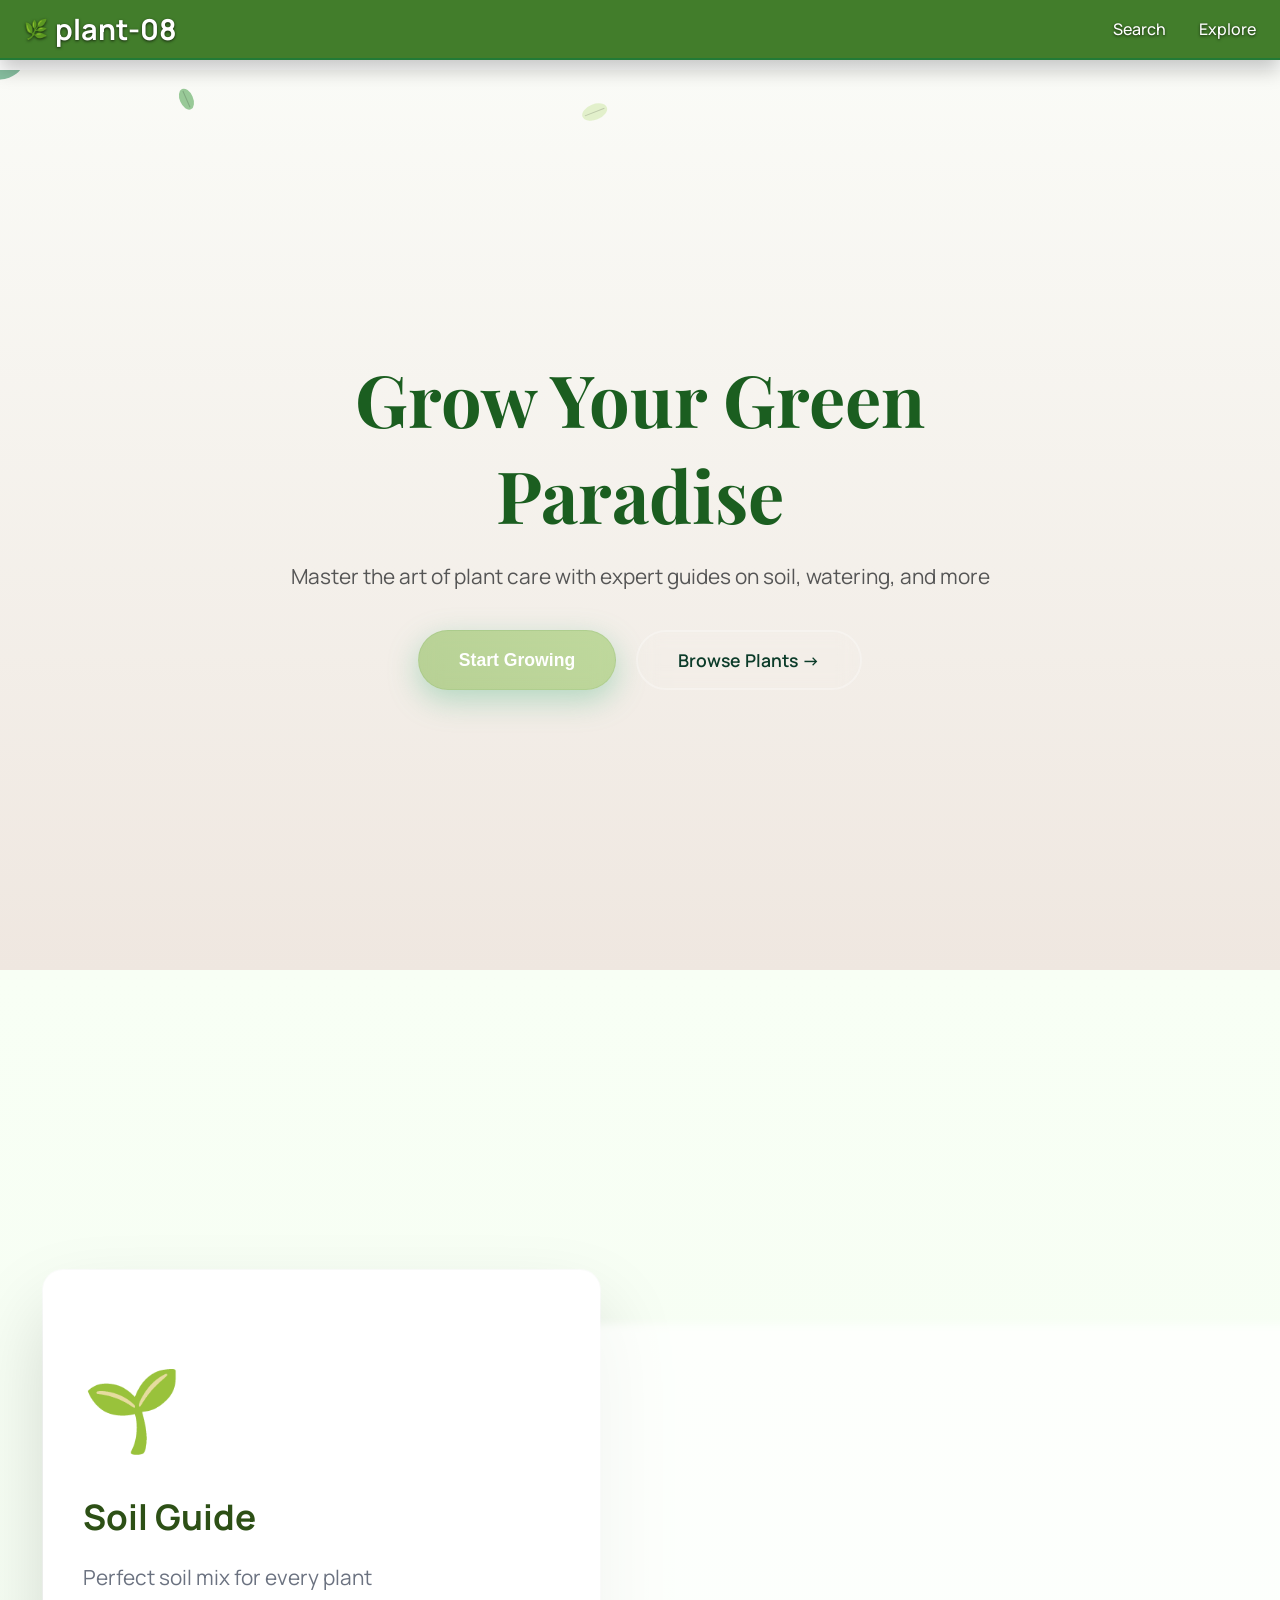
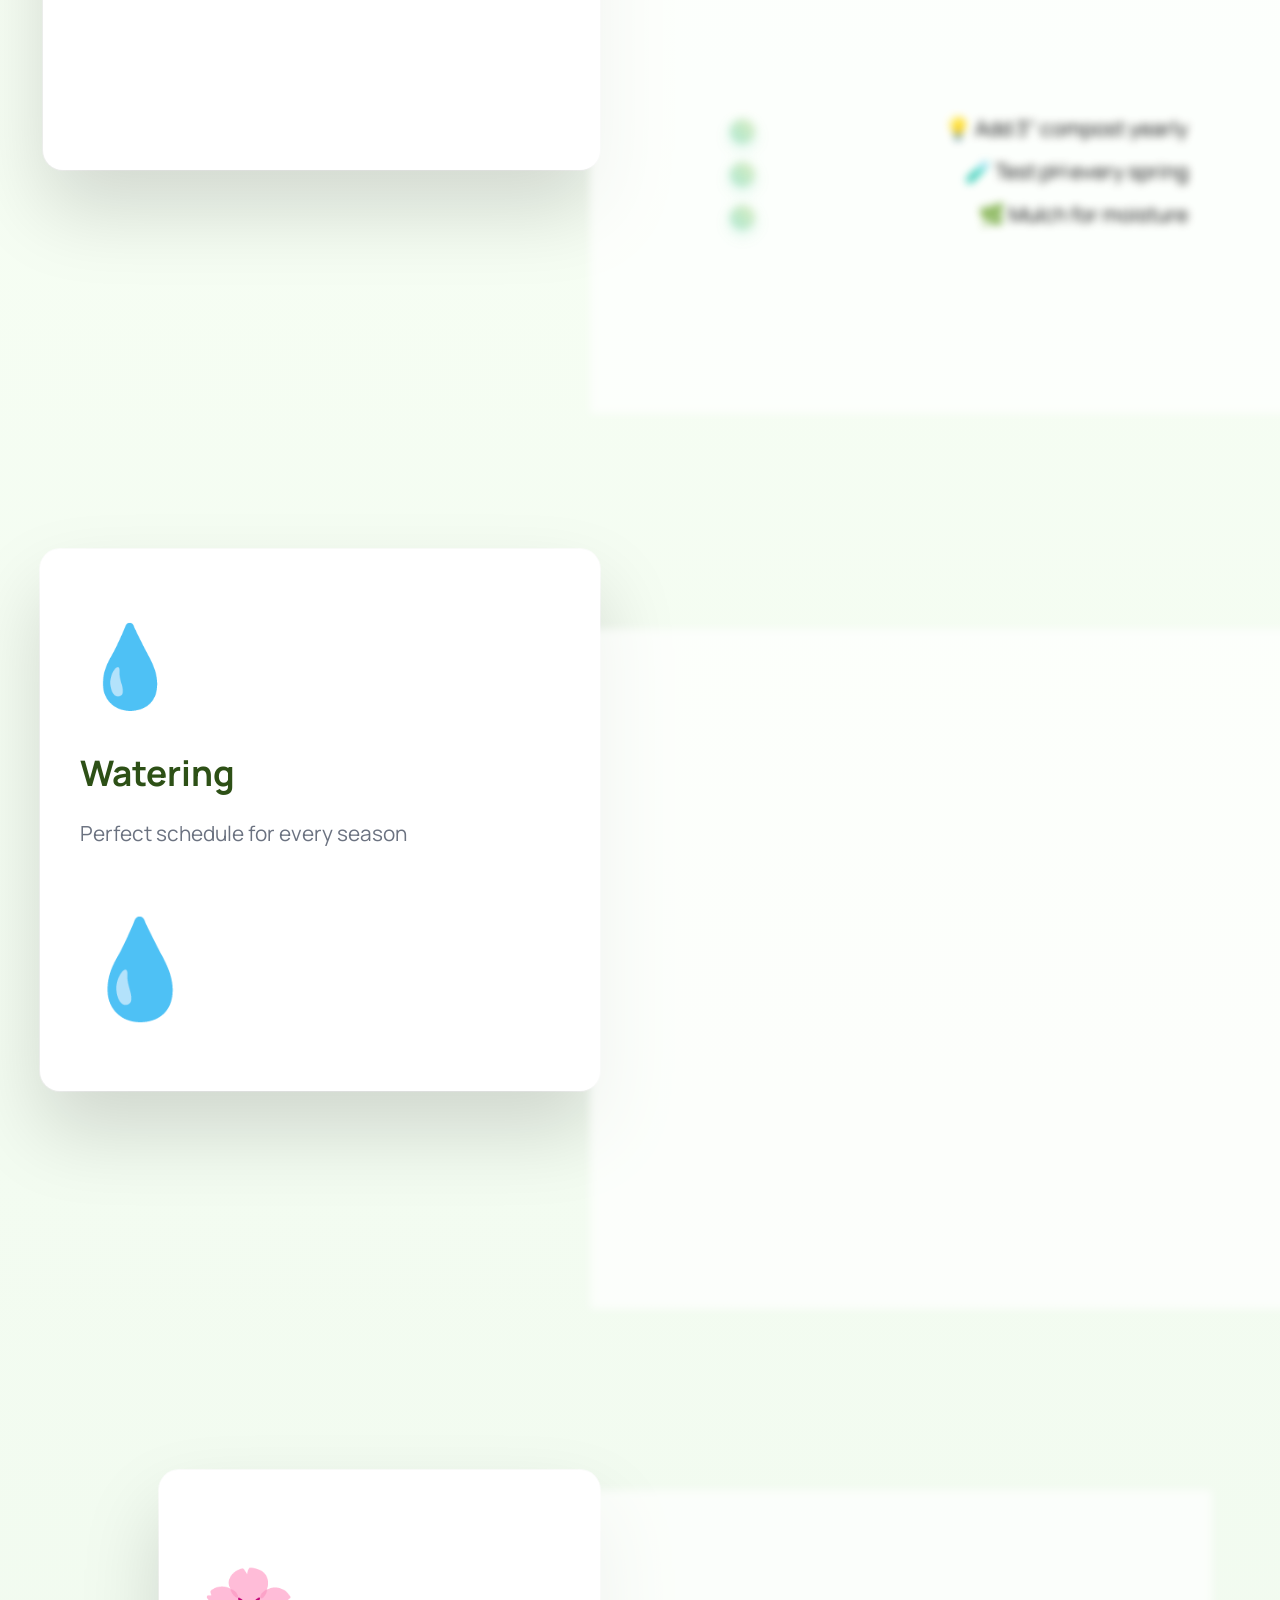
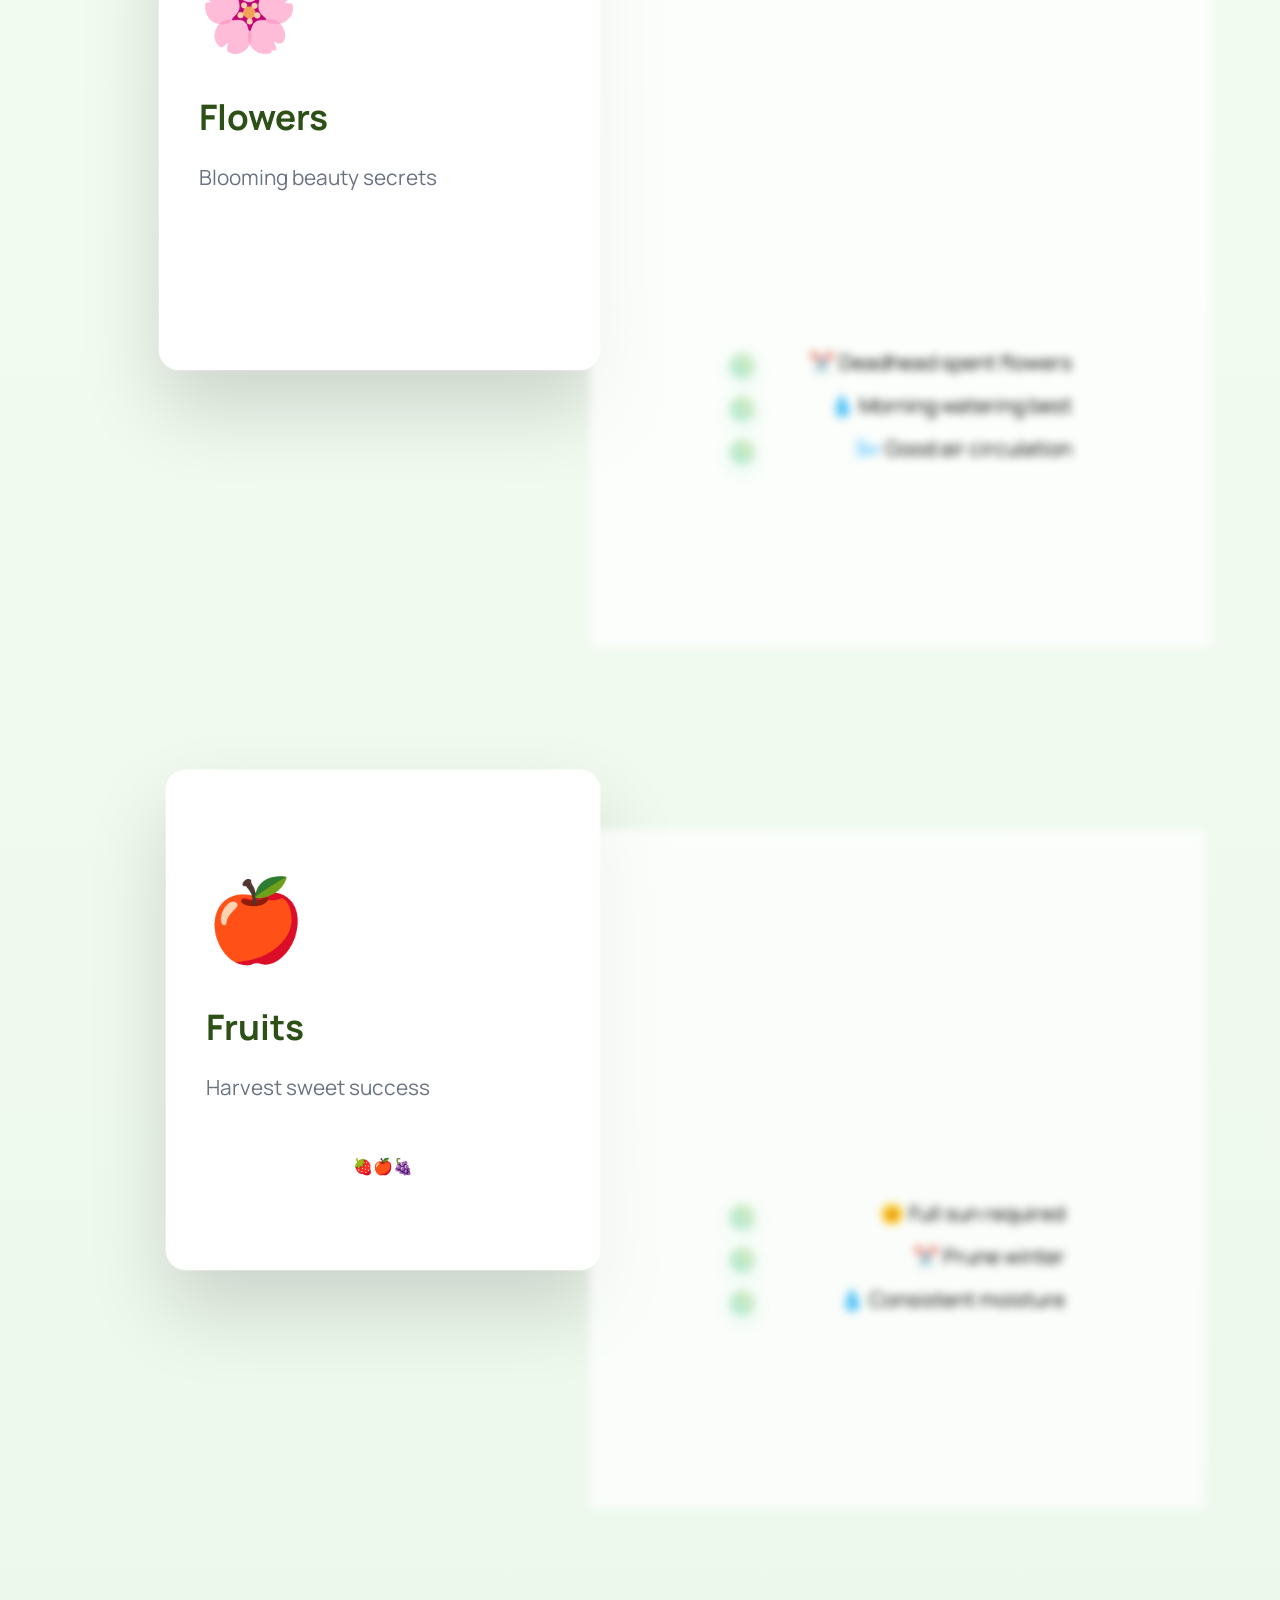
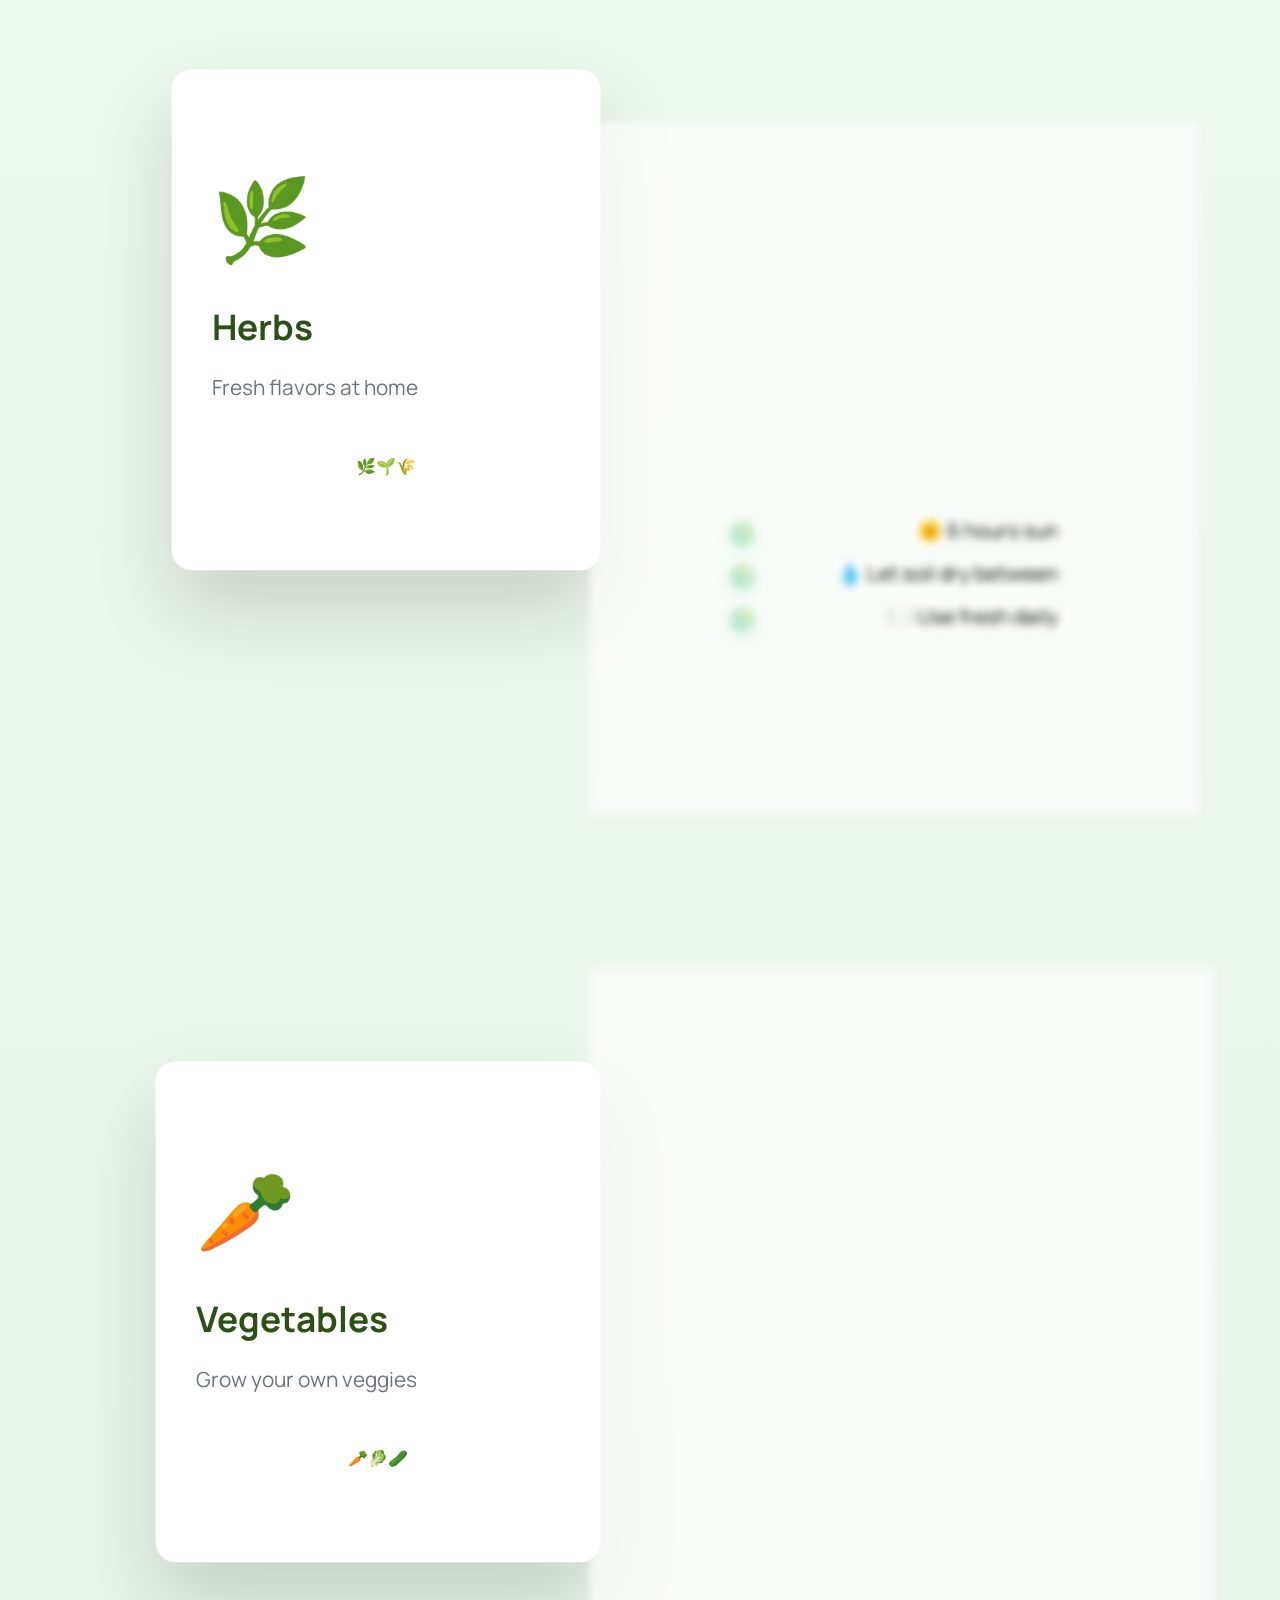
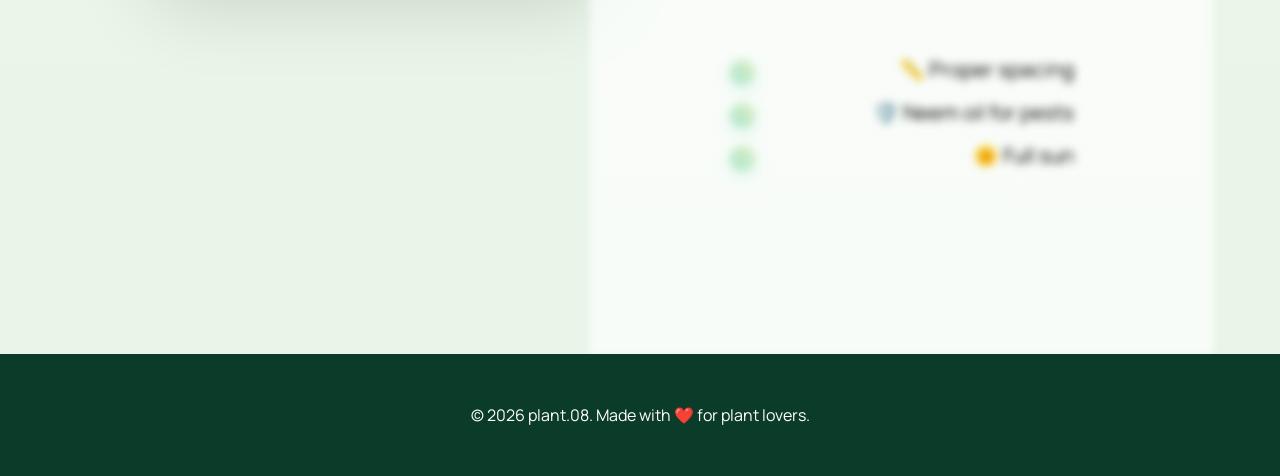
==== commit 67be956f: "minor fixes on homepage" ====
--- a/index.html
+++ b/index.html
@@ -356,7 +356,7 @@
                             meterAnimationTriggered = true;
                             const meterFill = document.querySelector('.meter-fill');
                             if (meterFill) {
-                                meterFill.style.width = '70%';
+                                meterFill.style.width = '50%';
                             }
                         }
                     }
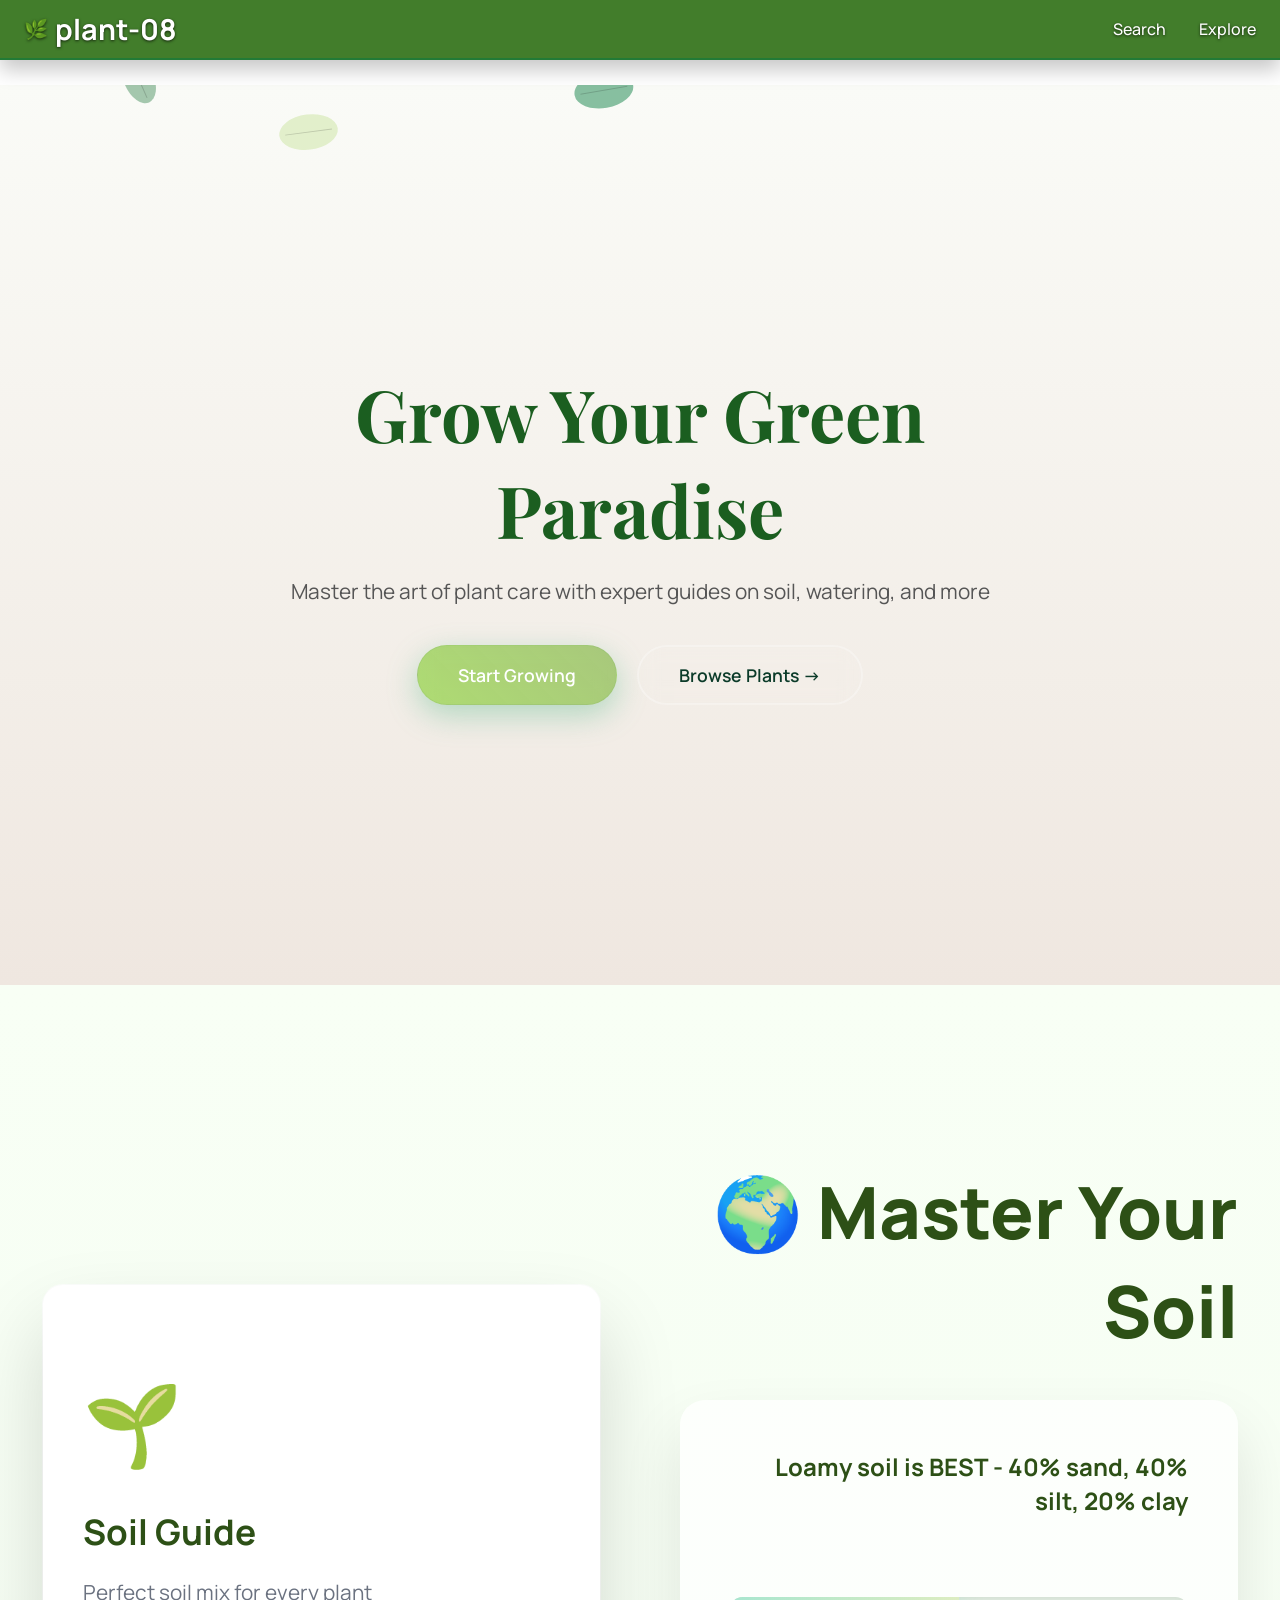
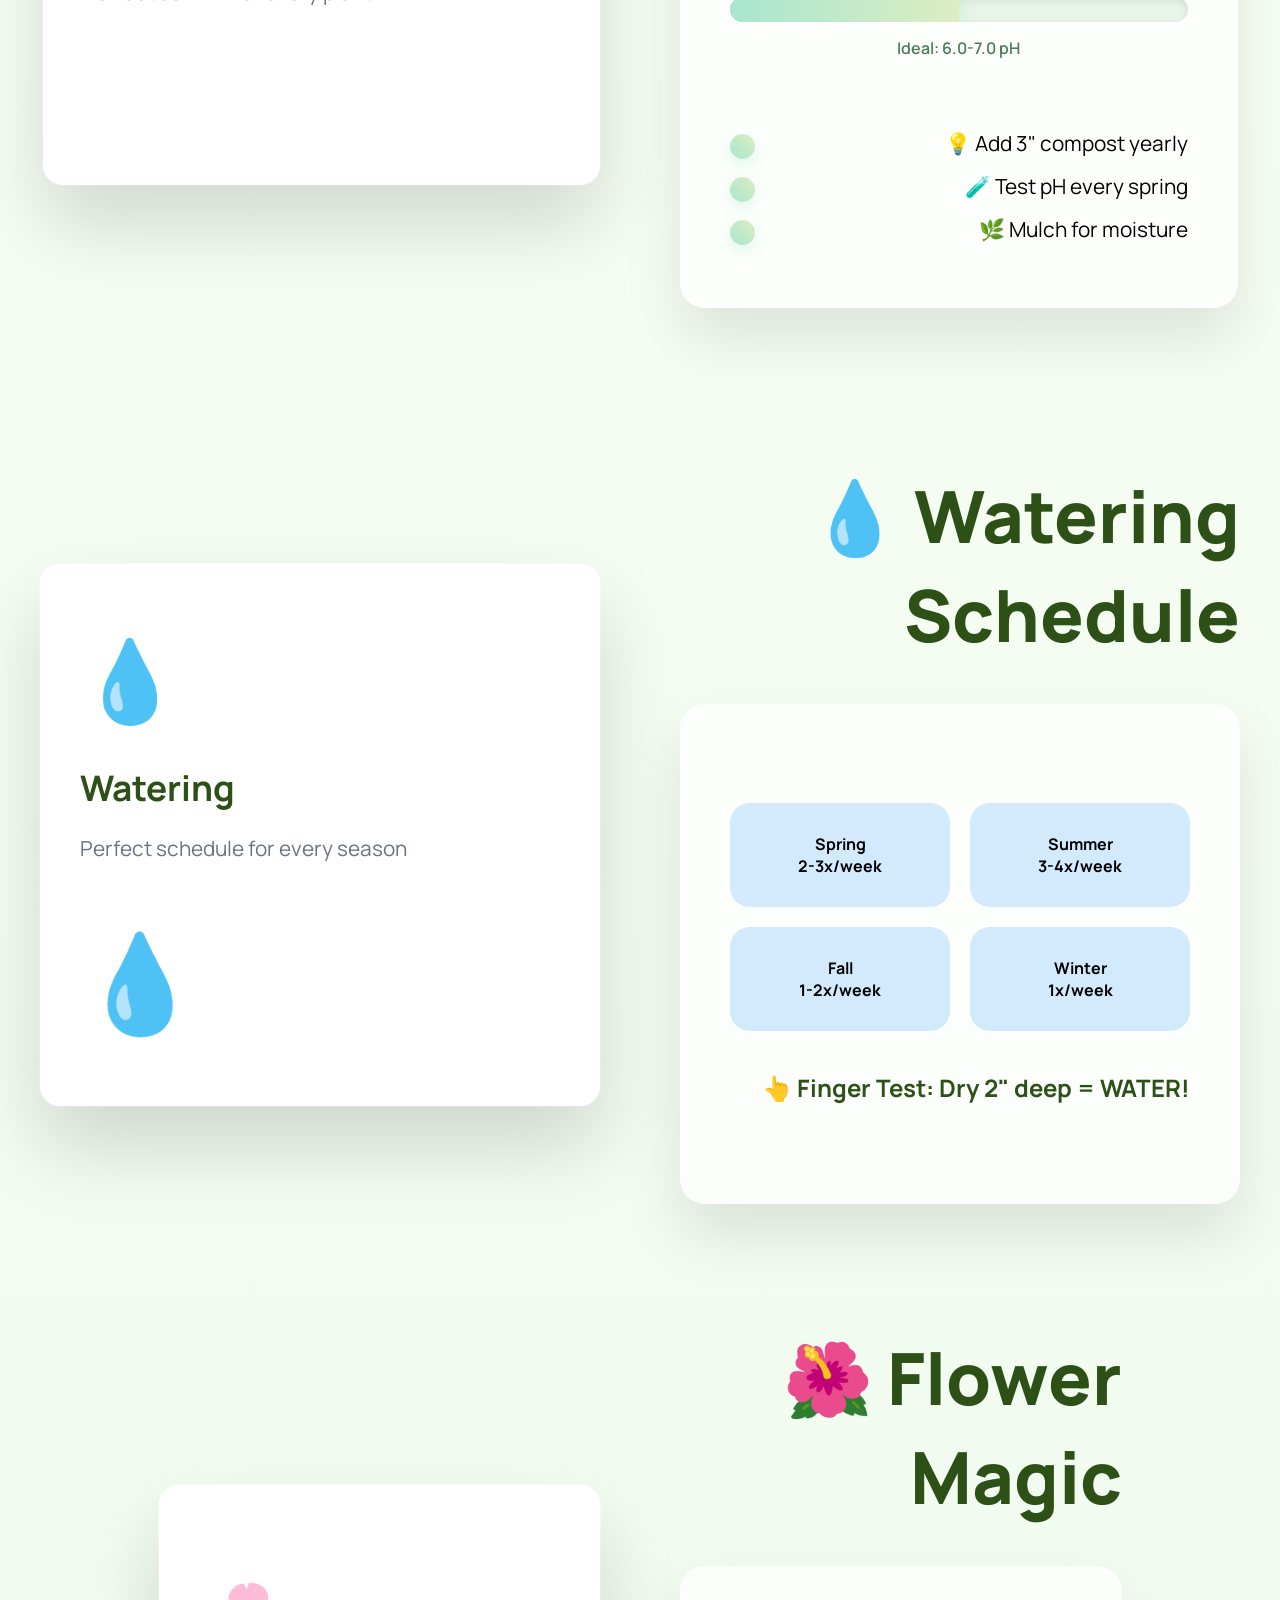
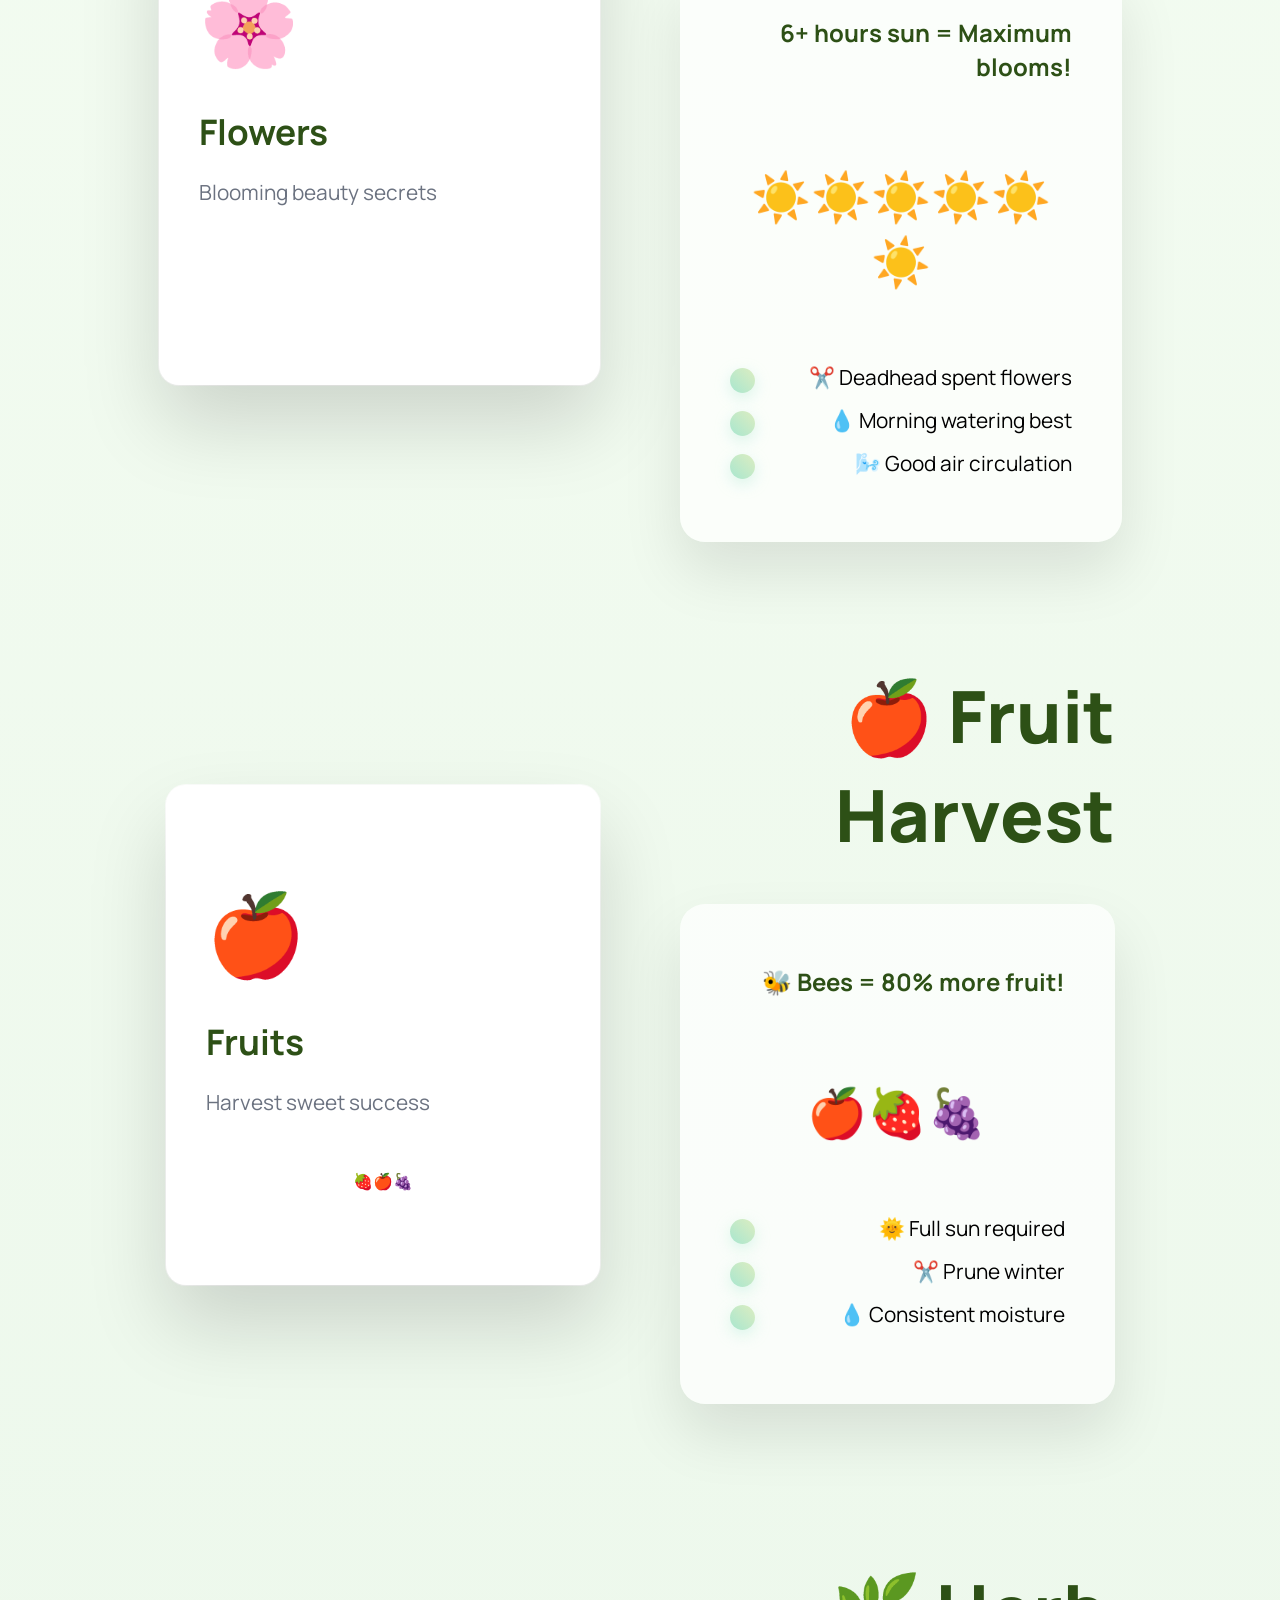
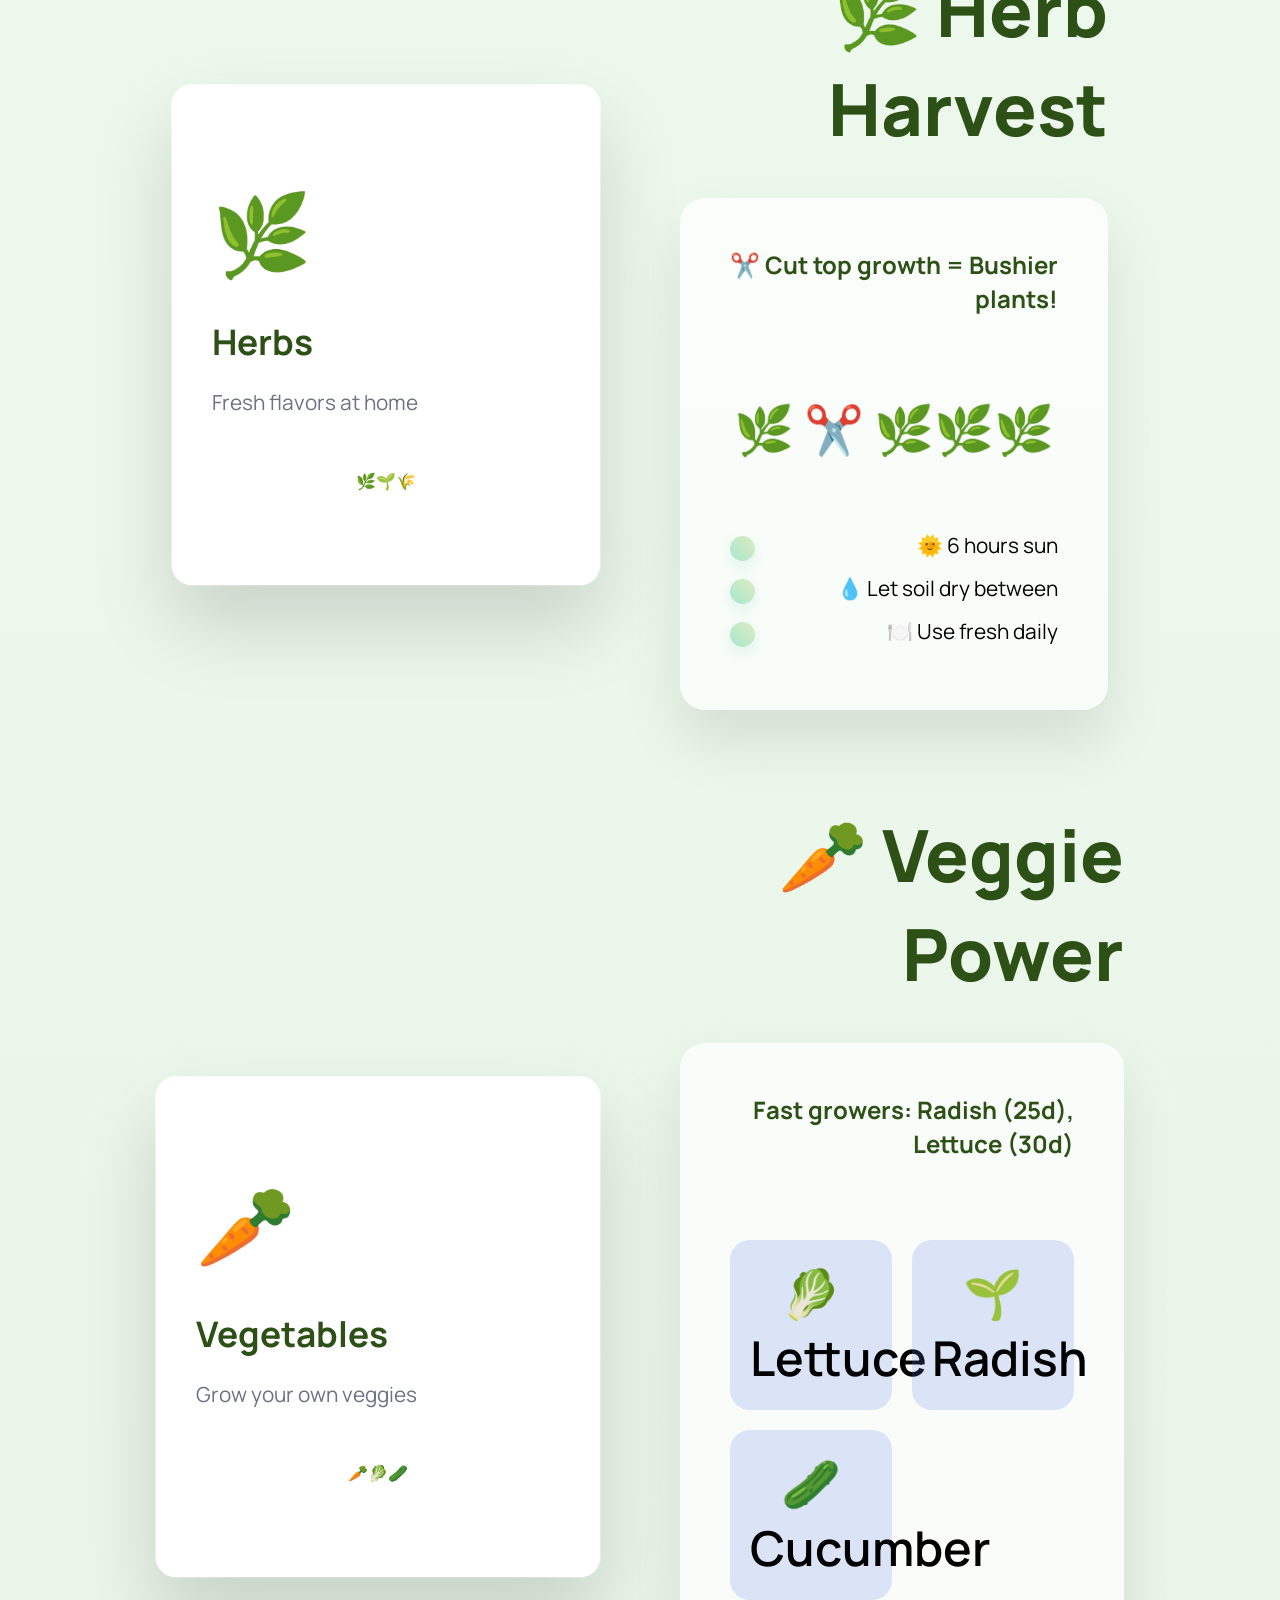
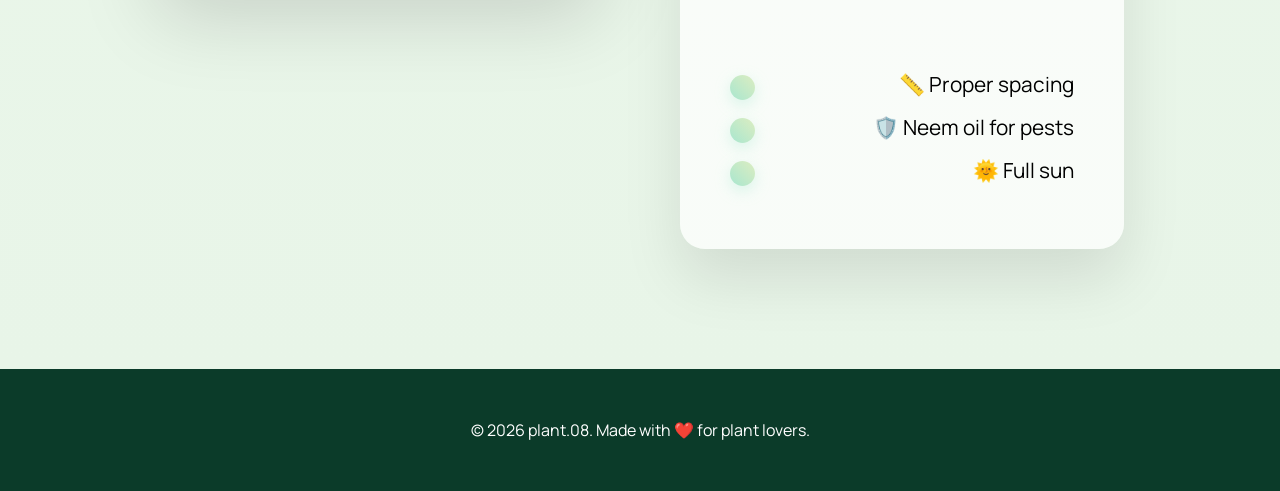
==== commit 9adaec20: "final bug fixes and issues clesared" ====
--- a/index.html
+++ b/index.html
@@ -18,16 +18,20 @@
         <div class="hero-bg">
             <canvas id="bgCanvas"></canvas>
         </div>
-        <header class="header">
-            <div class="logo">
-                <div class="leaf-icon">🌿</div>
-                <h1 id="head-logo">plant-08</h1>
-            </div>
-            <nav class="nav">
-                <a href="browse.html">Search</a>
-                <a href="explore.html">Explore</a>
-            </nav>
-        </header>
+        <header class="header">
+            <div class="logo">
+                <div class="leaf-icon">🌿</div>
+                <h1>plant-08</h1>
+            </div>
+            <button class="nav-toggle" type="button" aria-label="Open navigation" aria-controls="primaryNav" aria-expanded="false">
+                <span class="nav-toggle-bar"></span>
+            </button>
+            <nav class="nav" id="primaryNav">
+                <a href="browse.html">Search</a>
+                <a href="explore.html">Explore</a>
+            </nav>
+        </header>
+        <div class="nav-backdrop" data-nav-backdrop></div>
 
         <div class="hero-content">
             <h1 class="hero-title">Grow Your Green Paradise</h1>
@@ -343,27 +347,54 @@
                 observer.observe(slide);
             });
 
-            // One-time blur reveal on desc-side with synced meter-fill animation
-            let meterAnimationTriggered = false;
-            
-            document.querySelectorAll('.desc-side').forEach(descSide => {
-                descSide.addEventListener('mouseenter', function() {
-                    if (!this.classList.contains('revealed')) {
-                        this.classList.add('revealed');
-                        
-                        // Trigger meter-fill animation on first reveal
-                        if (!meterAnimationTriggered) {
-                            meterAnimationTriggered = true;
-                            const meterFill = document.querySelector('.meter-fill');
-                            if (meterFill) {
-                                meterFill.style.width = '50%';
-                            }
-                        }
-                    }
-                }, { once: false });
-            });
-        });
-    </script>
-    
-</body>
-</html>
+            // Scroll-driven blur reveal on desc-side with synced meter-fill animation
+            let meterAnimationTriggered = false;
+            const descSides = Array.from(document.querySelectorAll('.desc-side'));
+
+            const clamp = (value, min, max) => Math.min(Math.max(value, min), max);
+
+            const updateDescSideBlur = () => {
+                const viewportHeight = window.innerHeight || 1;
+
+                descSides.forEach((descSide) => {
+                    const rect = descSide.getBoundingClientRect();
+                    const visibleHeight = Math.min(rect.bottom, viewportHeight) - Math.max(rect.top, 0);
+                    const maxVisible = Math.min(rect.height || 1, viewportHeight);
+                    const revealProgress = clamp(visibleHeight / maxVisible, 0, 1);
+                    const blurAmount = (1 - revealProgress) * 4;
+
+                    descSide.style.setProperty('--blur-amount', `${blurAmount.toFixed(2)}px`);
+
+                    if (revealProgress >= 0.6) {
+                        descSide.classList.add('revealed');
+
+                        if (!meterAnimationTriggered) {
+                            meterAnimationTriggered = true;
+                            const meterFill = document.querySelector('.meter-fill');
+                            if (meterFill) {
+                                meterFill.style.width = '50%';
+                            }
+                        }
+                    }
+                });
+            };
+
+            let blurTicking = false;
+            const handleScrollBlur = () => {
+                if (blurTicking) return;
+                blurTicking = true;
+                requestAnimationFrame(() => {
+                    updateDescSideBlur();
+                    blurTicking = false;
+                });
+            };
+
+            window.addEventListener('scroll', handleScrollBlur, { passive: true });
+            window.addEventListener('resize', handleScrollBlur);
+            updateDescSideBlur();
+        });
+    </script>
+    <script src="JS/nav.js"></script>
+    
+</body>
+</html>
--- a/CSS/home.css
+++ b/CSS/home.css
@@ -1,12 +1,3 @@
-@font-face {
-    font-family: 'datatype';
-    /* fallback to a system font to make visible changes immediately when custom file is not available */
-    src: local('Segoe UI'), local('Arial'), local('Helvetica');
-    font-weight: normal;
-    font-style: normal;
-    font-display: swap;
-}
-
 * {
     margin: 0;
     padding: 0;
@@ -21,7 +12,7 @@
 body {
     font-family: 'Manrope', 'datatype', sans-serif;
     overflow-x: hidden;
-    background: linear-gradient(135deg, #ffffff 0%, #f0f9f0 100%);
+    background: white;
     min-height: 100vh;
     margin: 0;
     padding: 0;
@@ -33,6 +24,7 @@
     padding:20px 0 20px 0;
 }
 
+/* Hero Section */
 .hero {
     position: relative;
     min-height: 100vh;
@@ -41,7 +33,8 @@
     justify-content: center;
     overflow: hidden;
     padding-top: 0;
-    margin-top: -85px;
+    margin-top: -70px;
+    background: white;
 }
 
 .hero-bg {
@@ -61,7 +54,7 @@
 }
 
 .header {
-    position: fixed;
+    position: fixed; /* Changed from absolute to fixed for proper header behavior */
     top: 0;
     left: 0;
     width: 100%;
@@ -69,7 +62,7 @@
     display: flex;
     justify-content: space-between;
     align-items: center;
-    z-index: 2000;
+    z-index: 1000; /* Increased z-index for better layering */
     backdrop-filter: blur(10px);
     background: #427D2B;
     border-bottom: 2px solid #0276447b;
@@ -114,10 +107,10 @@
     transform: translateY(-2px);
 }
 
-.nav a::after {
-    content: '';
-    position: absolute;
-    width: 0;
+.nav a::after {
+    content: '';
+    position: absolute;
+    width: 0;
     height: 2px;
     bottom: -5px;
     left: 0;
@@ -125,13 +118,70 @@
     transition: width 0.3s ease;
 }
 
-.nav a:hover::after {
-    width: 100%;
-}
-
-.hero-content {
-    position: relative;
-    z-index: 5;
+.nav a:hover::after {
+    width: 100%;
+}
+
+.nav-toggle {
+    display: none;
+    align-items: center;
+    justify-content: center;
+    width: 40px;
+    height: 40px;
+    background: rgba(255, 255, 255, 0.12);
+    border: 1px solid rgba(255, 255, 255, 0.35);
+    border-radius: 10px;
+    cursor: pointer;
+    transition: transform 0.2s ease, background 0.2s ease;
+}
+
+.nav-toggle:hover {
+    transform: translateY(-1px);
+    background: rgba(255, 255, 255, 0.2);
+}
+
+.nav-toggle-bar {
+    display: block;
+    width: 20px;
+    height: 2px;
+    background: #ffffff;
+    border-radius: 999px;
+    position: relative;
+}
+
+.nav-toggle-bar::before,
+.nav-toggle-bar::after {
+    content: '';
+    position: absolute;
+    left: 0;
+    width: 20px;
+    height: 2px;
+    background: #ffffff;
+    border-radius: 999px;
+    transition: transform 0.2s ease;
+}
+
+.nav-toggle-bar::before {
+    top: -6px;
+}
+
+.nav-toggle-bar::after {
+    top: 6px;
+}
+
+.nav-backdrop {
+    position: fixed;
+    inset: 0;
+    background: rgba(11, 27, 16, 0.45);
+    opacity: 0;
+    pointer-events: none;
+    transition: opacity 0.2s ease;
+    z-index: 900;
+}
+
+.hero-content {
+    position: relative;
+    z-index: 5;
     max-width: 800px;
     width: 100%;
     padding: 0 20px;
@@ -161,6 +211,7 @@
     gap: 20px;
     justify-content: center;
     flex-wrap: wrap;
+    font-family: 'Manrope', sans-serif;
 }
 
 .cta-primary, .cta-secondary {
@@ -176,13 +227,14 @@
 }
 
 .cta-primary {
-    background: linear-gradient(45deg, rgba(124, 179, 66, 0.5), rgba(139, 194, 81, 0.5));
-    color: white;
+    background: linear-gradient(45deg, #6bc90081, #519c0077);
+    color: #fff;
     box-shadow: 0 10px 30px rgba(82, 183, 136, 0.4);
     backdrop-filter: blur(10px);
     -webkit-backdrop-filter: blur(10px);
     border: 1px solid rgba(124, 181, 106, 0.2);
     opacity: 1;
+    font-family: 'Manrope', sans-serif;
 }
 
 .cta-primary:hover {
@@ -201,8 +253,6 @@
 .cta-secondary:hover {
     background: rgba(255, 255, 255, 0.1);
     border-color: rgba(255, 255, 255, 0.5);
-    backdrop-filter: blur(15px);
-    -webkit-backdrop-filter: blur(15px);
 }
 
 /* Footer */
@@ -250,16 +300,16 @@
 }
 
 /* Responsive */
-@media (max-width: 768px) {
-    .header {
-        padding: 9px 12px;
-        flex-direction: column;
-        gap: 9px;
-    }
-
-    .logo {
-        font-size: 12px;
-    }
+@media (max-width: 768px) {
+    .header {
+        padding: 9px 14px;
+        flex-direction: row;
+        gap: 12px;
+    }
+
+    .logo {
+        font-size: 12px;
+    }
 
     .logo h1 {
         font-size: 12px;
@@ -269,23 +319,50 @@
         font-size: 16.8px;
     }
 
-    .nav {
-        display: flex;
-        gap: 20px;
-        flex-wrap: wrap;
-        justify-content: center;
-    }
-
-    .nav a {
-        margin-left: 0;
-        font-size: 0.9rem;
-        padding: 8px 12px;
-    }
-
-    .hero-content {
-        padding: 0 15px;
-        text-align: center;
-    }
+    .nav {
+        position: fixed;
+        top: 0;
+        right: -270px;
+        height: 100vh;
+        width: 270px;
+        flex-direction: column;
+        gap: 12px;
+        padding: 80px 20px 20px;
+        background: #1B5E20;
+        box-shadow: -16px 0 30px rgba(0,0,0,0.25);
+        transition: right 0.25s ease;
+        z-index: 1100;
+    }
+
+    .nav a {
+        margin-left: 0;
+        font-size: 1.05rem;
+        padding: 10px 12px;
+        border-radius: 10px;
+        background: rgba(255, 255, 255, 0.08);
+    }
+
+    .nav a::after {
+        display: none;
+    }
+
+    .nav-toggle {
+        display: flex;
+    }
+
+    body.nav-open .nav {
+        right: 0;
+    }
+
+    body.nav-open .nav-backdrop {
+        opacity: 1;
+        pointer-events: auto;
+    }
+
+    .hero-content {
+        padding: 0 15px;
+        text-align: center;
+    }
 
     .hero-title {
         font-size: clamp(2rem, 8vw, 3.5rem);
@@ -303,13 +380,18 @@
         align-items: center;
     }
 
-    .cta-primary,
-    .cta-secondary {
-        padding: 14px 35px;
-        font-size: 1rem;
-        width: 100%;
-        max-width: 280px;
-    }
+    .cta-primary,
+    .cta-secondary {
+        padding: 14px 35px;
+        font-size: 1rem;
+        width: 100%;
+        max-width: 280px;
+        margin: 0 auto;
+        text-align: center;
+        display: flex;
+        align-items: center;
+        justify-content: center;
+    }
 
     .footer {
         padding: 20px 15px;
@@ -317,11 +399,11 @@
     }
 }
 
-@media (max-width: 480px) {
-    .header {
-        padding: 7.2px 9px;
-        gap: 7.2px;
-    }
+@media (max-width: 480px) {
+    .header {
+        padding: 7.2px 9px;
+        gap: 9px;
+    }
 
     .logo {
         font-size: 10.8px;
@@ -335,14 +417,10 @@
         font-size: 14.4px;
     }
 
-    .nav {
-        gap: 15px;
-    }
-
-    .nav a {
-        font-size: 0.85rem;
-        padding: 6px 10px;
-    }
+    .nav a {
+        font-size: 0.95rem;
+        padding: 10px 12px;
+    }
 
     .hero-content {
         padding: 0 10px;
@@ -358,12 +436,17 @@
         margin-bottom: 25px;
     }
 
-    .cta-primary,
-    .cta-secondary {
-        padding: 12px 30px;
-        font-size: 0.95rem;
-        max-width: 250px;
-    }
+    .cta-primary,
+    .cta-secondary {
+        padding: 12px 30px;
+        font-size: 0.95rem;
+        max-width: 250px;
+        margin: 0 auto;
+        text-align: center;
+        display: flex;
+        align-items: center;
+        justify-content: center;
+    }
 
     .footer {
         padding: 15px 10px;
@@ -403,10 +486,11 @@
     min-width: 0;
 }
 
-.desc-side {
-    filter: blur(4px);
-    transition: filter 0.5s ease;
-}
+.desc-side {
+    --blur-amount: 4px;
+    filter: blur(var(--blur-amount));
+    transition: filter 0.2s linear;
+}
 
 .desc-side.revealed {
     filter: blur(0px);
@@ -941,77 +1025,57 @@
     }
 }
 
-/* === Mobile Enhancements === */
-@media (max-width: 768px) {
-    /* Improve hero section for mobile */
-    .hero {
-        min-height: 90vh;
-    }
-
-    .hero-content {
-        position: relative;
-        z-index: 5;
-        max-width: 100%;
-        padding: 0 20px;
-    }
-
-    /* Better navigation on mobile */
-    .nav {
-        width: 100%;
-        justify-content: space-around;
-    }
-
-    .nav a {
-        flex: 1;
-        text-align: center;
-        padding: 12px 8px;
-        border-radius: 8px;
-        margin: 0 2px;
-        transition: all 0.2s ease;
-    }
-
-    .nav a:hover {
-        background: rgba(82, 183, 136, 0.1);
-        transform: translateY(-1px);
-    }
-
-    /* Touch-friendly buttons */
-    .cta-primary, .cta-secondary {
-        min-height: 50px;
-        width: 100%;
-        max-width: 300px;
-        font-size: 1.1rem;
-        border-radius: 25px;
-    }
-
-    /* Better spacing */
-    .cta-buttons {
-        width: 100%;
-        max-width: 320px;
-    }
-}
-
-@media (max-width: 480px) {
-    .hero {
-        min-height: 85vh;
-    }
-
-    .hero-content {
-        padding: 0 15px;
-    }
-
-    .nav a {
-        font-size: 0.8rem;
-        padding: 10px 6px;
-    }
-
-    .cta-primary, .cta-secondary {
-        min-height: 45px;
-        font-size: 1rem;
-        max-width: 280px;
-    }
-
-    .cta-buttons {
-        max-width: 300px;
-    }
-}
+/* === Mobile Enhancements === */
+@media (max-width: 768px) {
+    .hero {
+        min-height: 90vh;
+    }
+
+    .hero-content {
+        position: relative;
+        z-index: 5;
+        max-width: 100%;
+        padding: 0 20px;
+    }
+
+    .cta-primary,
+    .cta-secondary {
+        min-height: 50px;
+        width: 100%;
+        max-width: 300px;
+        font-size: 1.1rem;
+        border-radius: 25px;
+    }
+
+    .cta-buttons {
+        width: 100%;
+        max-width: 320px;
+        margin: 0 auto;
+        align-items: center;
+        justify-content: center;
+    }
+}
+
+@media (max-width: 480px) {
+    .hero {
+        min-height: 85vh;
+    }
+
+    .hero-content {
+        padding: 0 15px;
+    }
+
+    .cta-primary,
+    .cta-secondary {
+        min-height: 45px;
+        font-size: 1rem;
+        max-width: 280px;
+    }
+
+    .cta-buttons {
+        max-width: 300px;
+        margin: 0 auto;
+        align-items: center;
+        justify-content: center;
+    }
+}
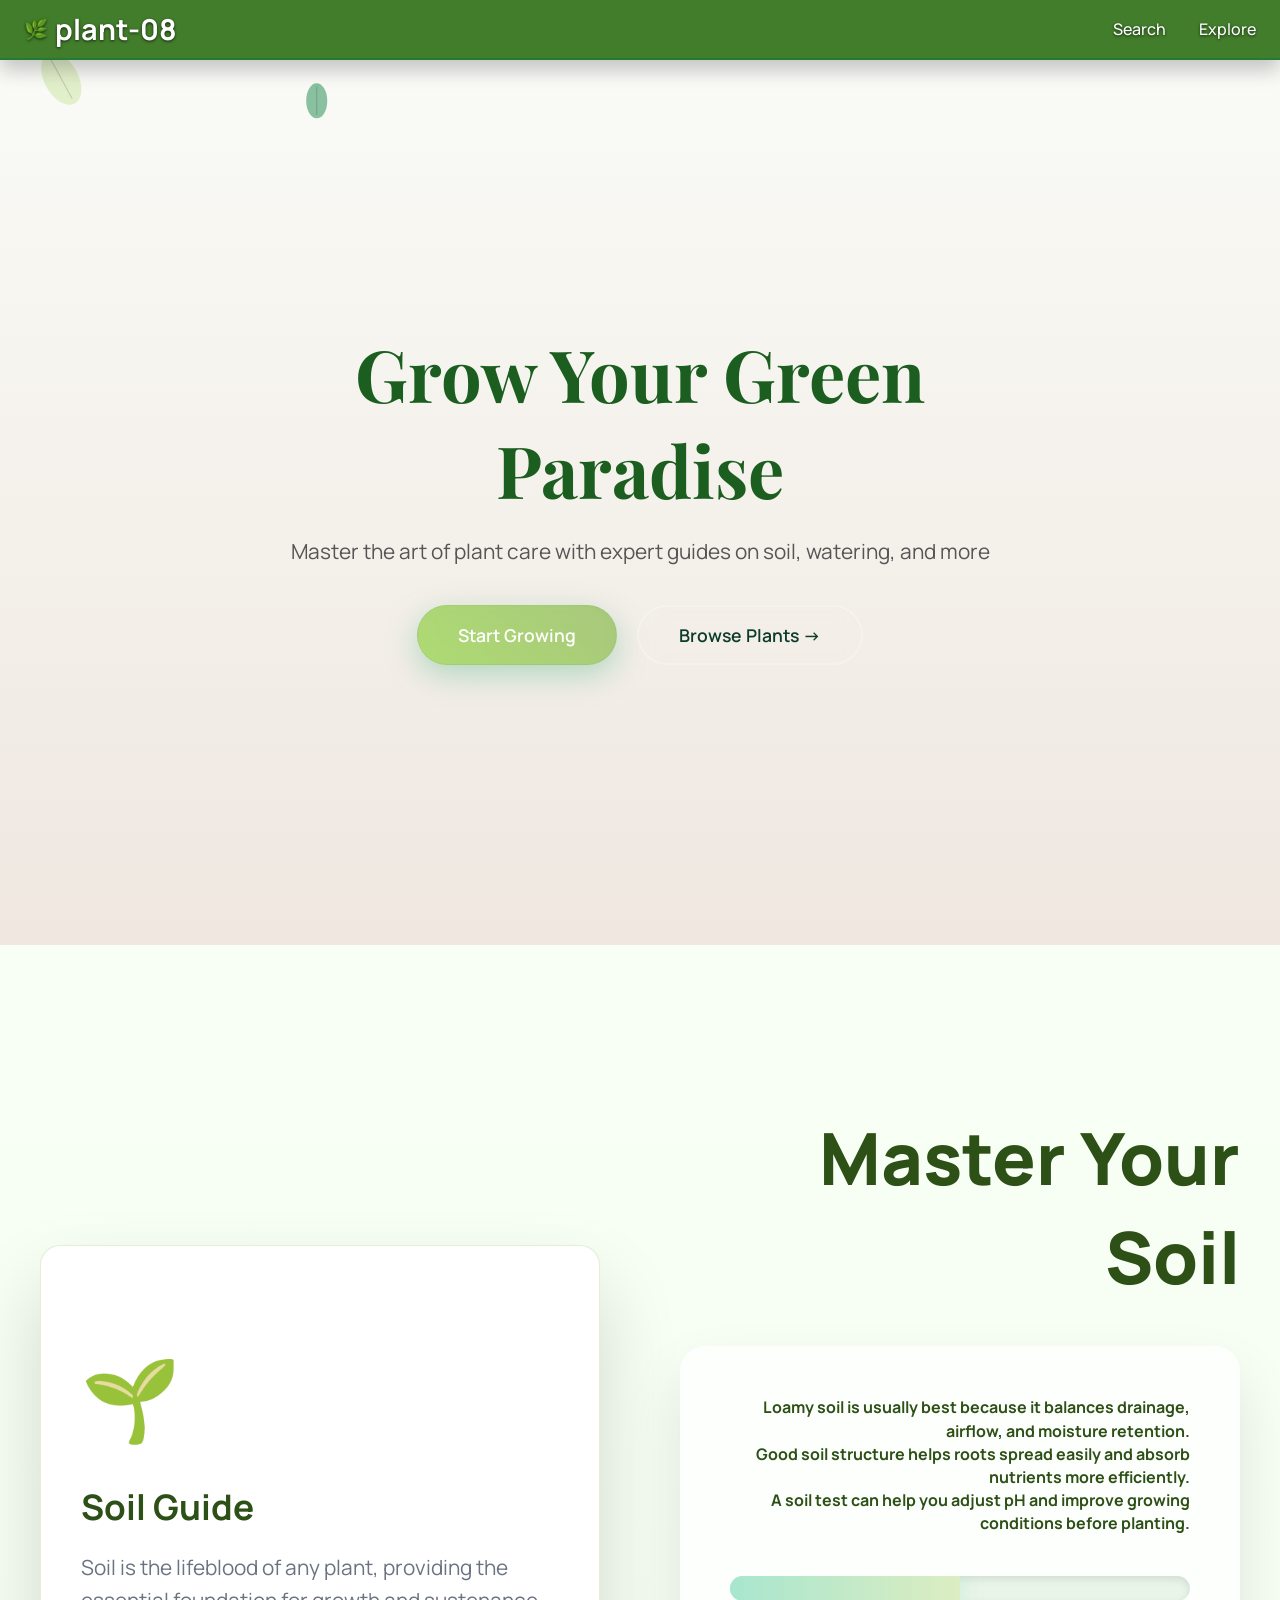
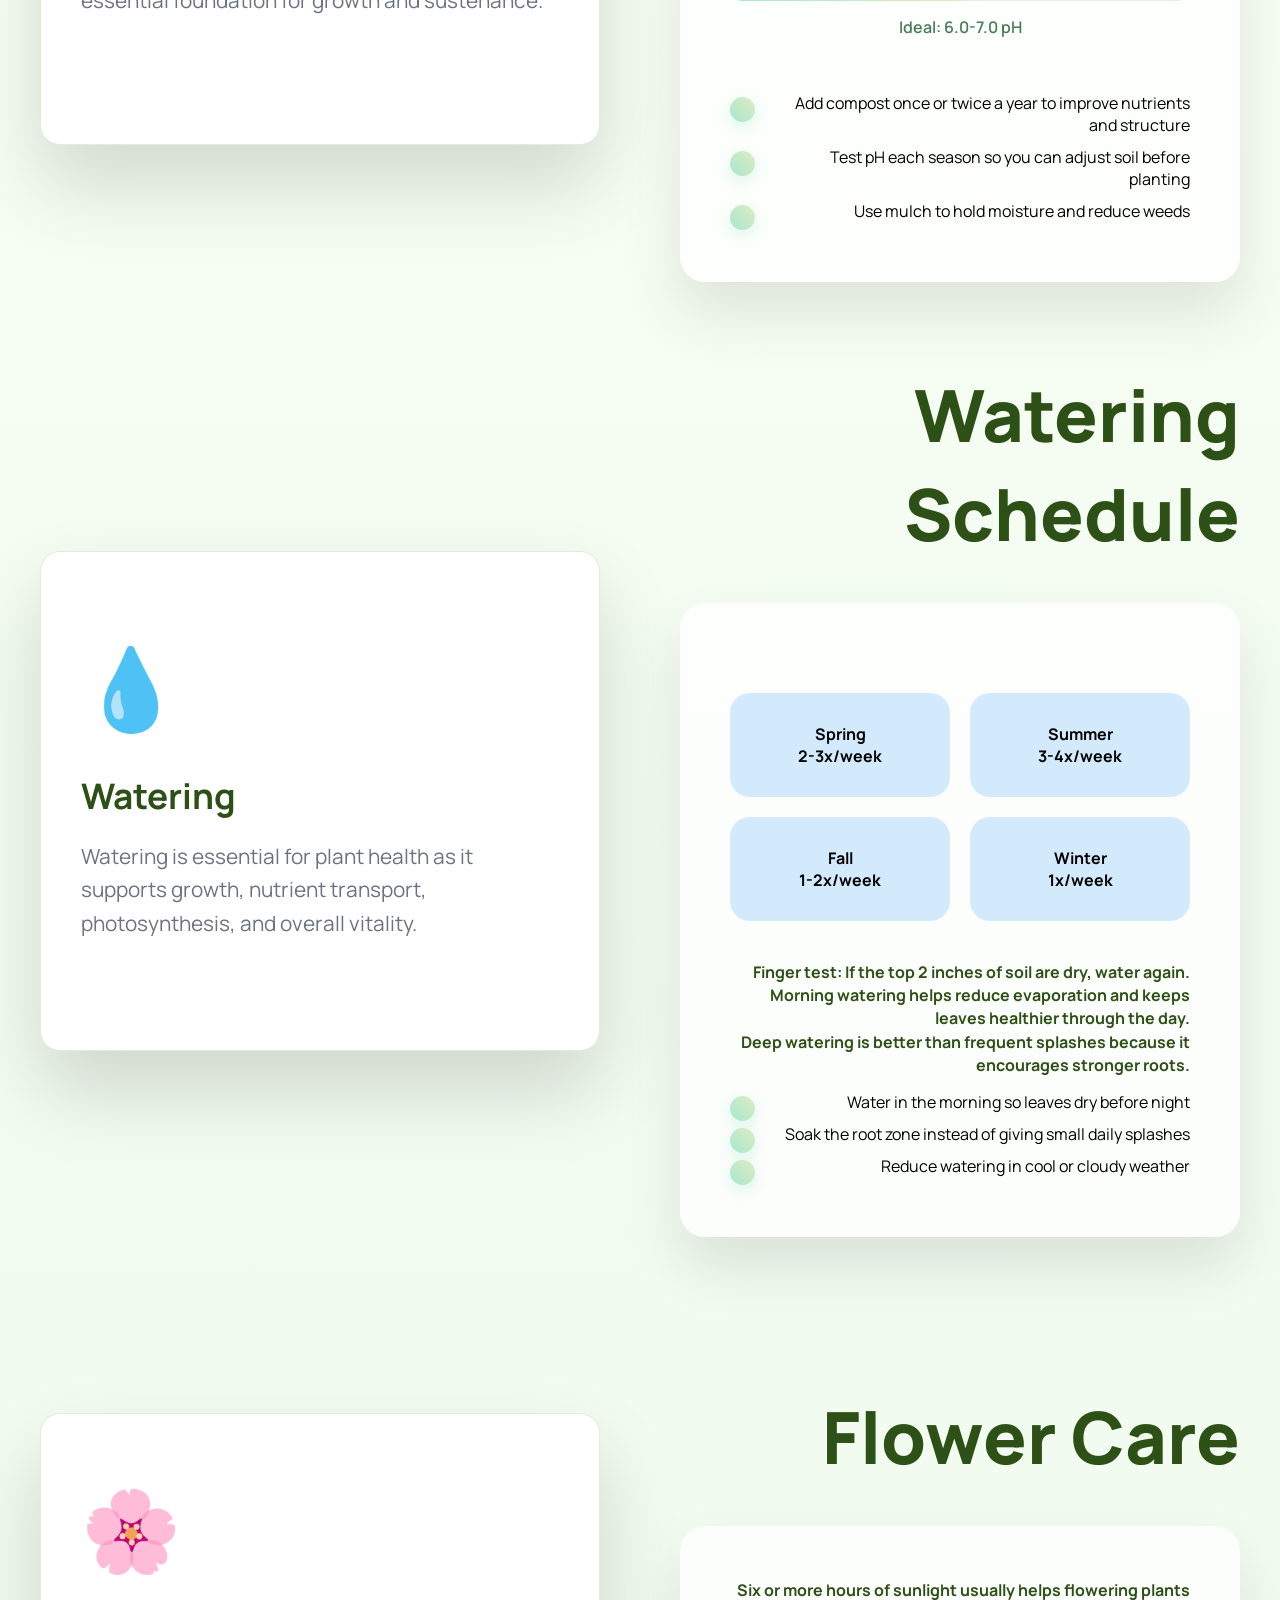
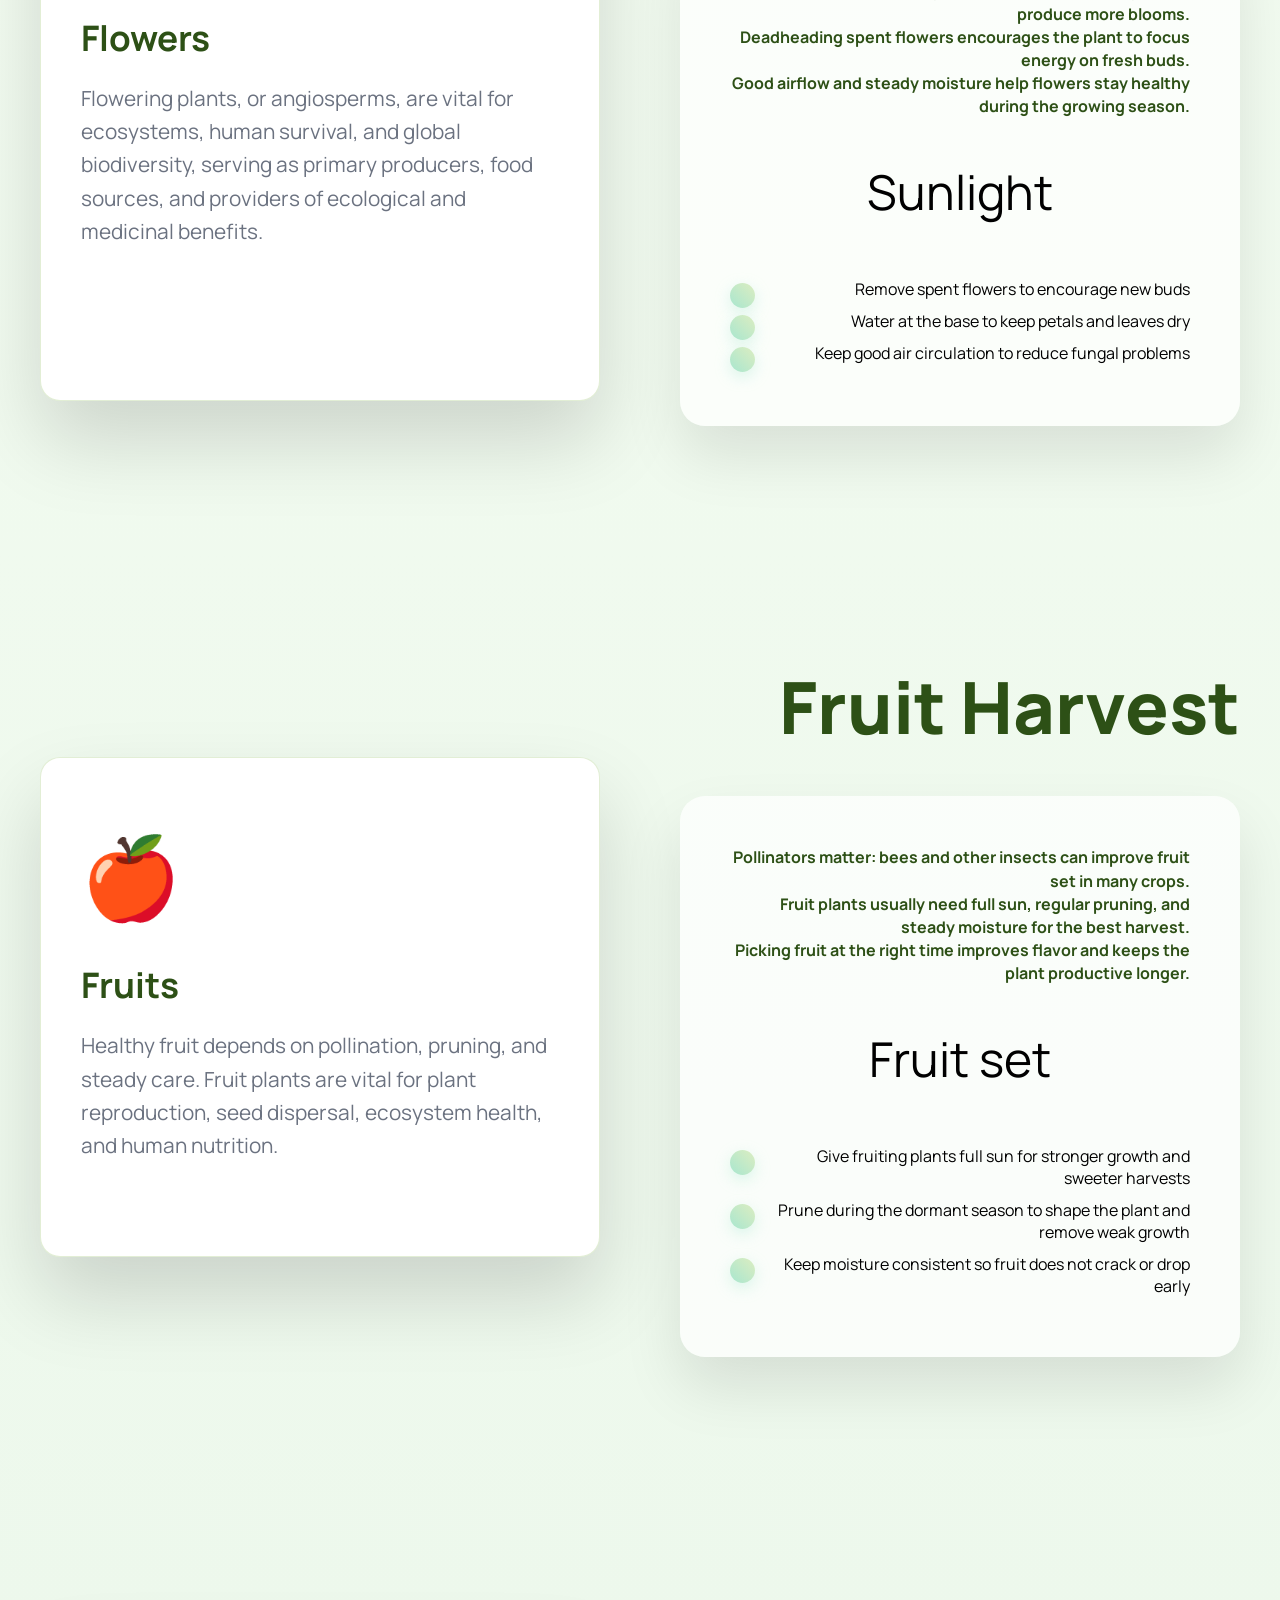
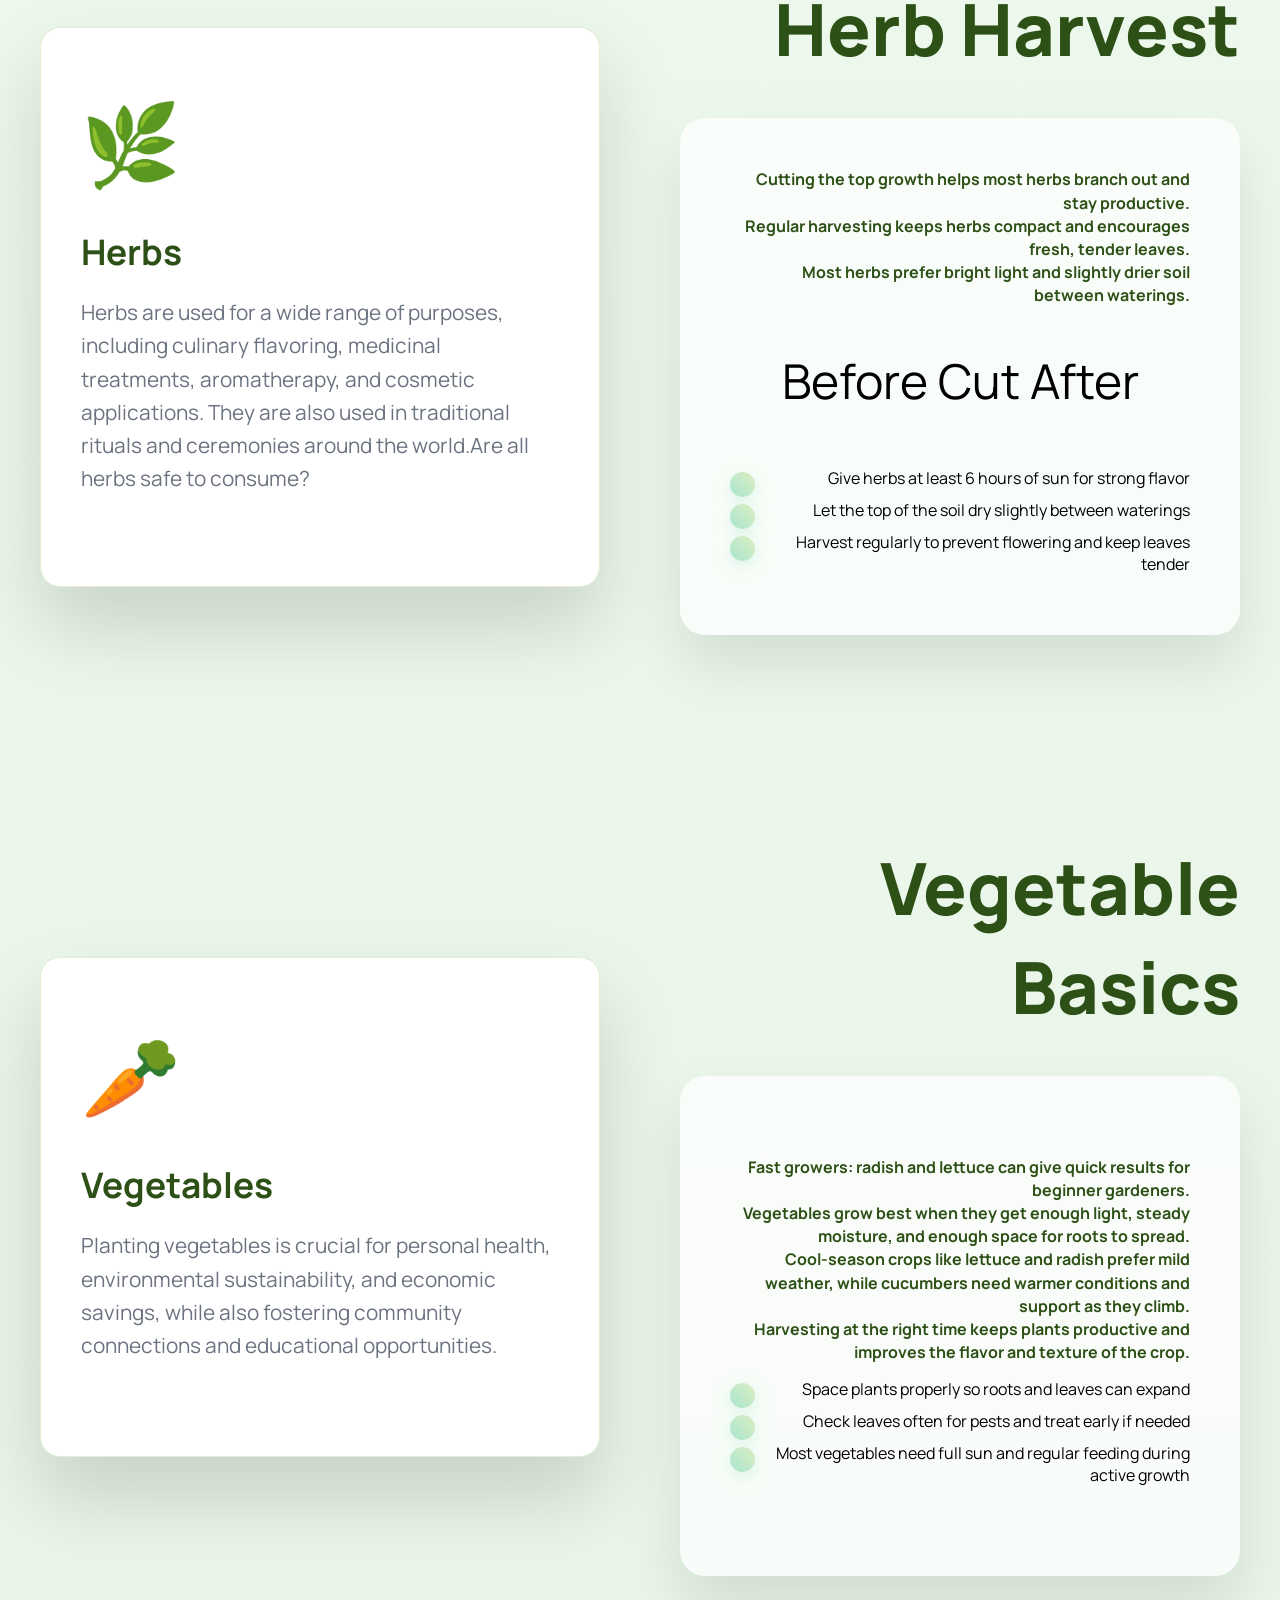
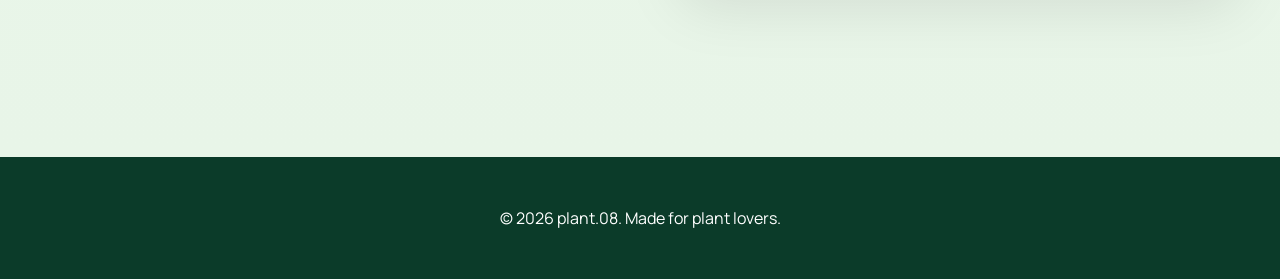
==== commit 1ce23947: "Merge pull request #22 from vedansh-peepre/final-changes final bug fixes and issues clesared" ====
--- a/index.html
+++ b/index.html
@@ -44,7 +44,7 @@
     </div>
 
     <section id="plant-guide" class="plant-guide">
-    <!-- 🌱 SOIL - Card LEFT, Description RIGHT -->
+        <!-- Soil - Card LEFT, Description RIGHT -->
     <div class="guide-slide soil-slide">
         <div class="container">
             <div class="slide-content">
@@ -52,18 +52,15 @@
                     <div class="guide-card soil-card">
                         <div class="card-icon">🌱</div>
                         <h3>Soil Guide</h3>
-                        <p>Perfect soil mix for every plant</p>
-                        <div class="soil-types">
-                            <span>🟤 Clay</span>
-                            <span>🟡 Sandy</span>
-                            <span>🟢 Loamy ✓</span>
-                        </div>
-                    </div>
-                </div>
-                <div class="desc-side right-desc">
-                    <h2 class="slide-title">🌍 Master Your Soil</h2>
-                    <div class="desc-content">
-                        <p class="highlight">Loamy soil is <strong>BEST</strong> - 40% sand, 40% silt, 20% clay</p>
+                            <p>Soil is the lifeblood of any plant, providing the essential foundation for growth and sustenance.</p>
+                    </div>
+                </div>
+                <div class="desc-side right-desc">
+                        <h2 class="slide-title">Master Your Soil</h2>
+                    <div class="desc-content">
+                            <p class="highlight">Loamy soil is usually best because it balances drainage, airflow, and moisture retention.</p>
+                            <p class="highlight">Good soil structure helps roots spread easily and absorb nutrients more efficiently.</p>
+                            <p class="highlight">A soil test can help you adjust pH and improve growing conditions before planting.</p>
                         <div class="ph-meter">
                             <div class="meter-track">
                                 <div class="meter-fill"></div>
@@ -71,9 +68,9 @@
                             <span class="ph-label">Ideal: 6.0-7.0 pH</span>
                         </div>
                         <ul class="pro-tips">
-                            <li>💡 Add 3" compost yearly</li>
-                            <li>🧪 Test pH every spring</li>
-                            <li>🌿 Mulch for moisture</li>
+                                <li>Add compost once or twice a year to improve nutrients and structure</li>
+                                <li>Test pH each season so you can adjust soil before planting</li>
+                                <li>Use mulch to hold moisture and reduce weeds</li>
                         </ul>
                     </div>
                 </div>
@@ -81,7 +78,7 @@
         </div>
     </div>
 
-    <!-- 💧 WATERING - Card RIGHT, Description LEFT -->
+        <!-- Watering - Card RIGHT, Description LEFT -->
     <div class="guide-slide watering-slide">
         <div class="container">
             <div class="slide-content ">
@@ -89,12 +86,11 @@
                     <div class="guide-card watering-card">
                         <div class="card-icon">💧</div>
                         <h3>Watering</h3>
-                        <p>Perfect schedule for every season</p>
-                        <div class="water-drop">💧</div>
-                    </div>
-                </div>
-                <div class="desc-side right-desc">
-                    <h2 class="slide-title">💧 Watering Schedule</h2>
+                            <p>Watering is essential for plant health as it supports growth, nutrient transport, photosynthesis, and overall vitality.</p>
+                    </div>
+                </div>
+                <div class="desc-side right-desc">
+                        <h2 class="slide-title">Watering Schedule</h2>
                     <div class="desc-content">
                         <div class="watering-wheel">
                             <div class="wheel-item spring">Spring<br>2-3x/week</div>
@@ -102,14 +98,21 @@
                             <div class="wheel-item autumn">Fall<br>1-2x/week</div>
                             <div class="wheel-item winter">Winter<br>1x/week</div>
                         </div>
-                        <p class="highlight">👆 <strong>Finger Test:</strong> Dry 2" deep = WATER!</p>
-                    </div>
-                </div>
-            </div>
-        </div>
-    </div>
-
-    <!-- 🌸 FLOWERS - Card LEFT, Description RIGHT -->
+                            <p class="highlight"><strong>Finger test:</strong> If the top 2 inches of soil are dry, water again.</p>
+                            <p class="highlight">Morning watering helps reduce evaporation and keeps leaves healthier through the day.</p>
+                            <p class="highlight">Deep watering is better than frequent splashes because it encourages stronger roots.</p>
+                            <ul class="pro-tips">
+                                <li>Water in the morning so leaves dry before night</li>
+                                <li>Soak the root zone instead of giving small daily splashes</li>
+                                <li>Reduce watering in cool or cloudy weather</li>
+                            </ul>
+                    </div>
+                </div>
+            </div>
+        </div>
+    </div>
+
+        <!-- Flowers - Card LEFT, Description RIGHT -->
     <div class="guide-slide flowers-slide">
         <div class="container">
             <div class="slide-content">
@@ -117,21 +120,23 @@
                     <div class="guide-card flowers-card">
                         <div class="card-icon">🌸</div>
                         <h3>Flowers</h3>
-                        <p>Blooming beauty secrets</p>
+                            <p>Flowering plants, or angiosperms, are vital for ecosystems, human survival, and global biodiversity, serving as primary producers, food sources, and providers of ecological and medicinal benefits.</p>
                         <div class="flower-blooms">
-                            <span>🌹</span><span>🌻</span><span>🌷</span>
+                                <span>Rose</span><span>Sunflower</span><span>Tulip</span>
                         </div>
                     </div>
                 </div>
                 <div class="desc-side right-desc">
-                    <h3 class="slide-title">🌺 Flower Magic</h3>
-                    <div class="desc-content">
-                        <p class="highlight"><strong>6+ hours sun</strong> = Maximum blooms!</p>
-                        <div class="sun-rays">☀️☀️☀️☀️☀️☀️</div>
+                        <h3 class="slide-title">Flower Care</h3>
+                    <div class="desc-content">
+                            <p class="highlight"><strong>Six or more hours of sunlight</strong> usually helps flowering plants produce more blooms.</p>
+                            <p class="highlight">Deadheading spent flowers encourages the plant to focus energy on fresh buds.</p>
+                            <p class="highlight">Good airflow and steady moisture help flowers stay healthy during the growing season.</p>
+                            <div class="sun-rays">Sunlight</div>
                         <ul class="pro-tips">
-                            <li>✂️ Deadhead spent flowers</li>
-                            <li>💧 Morning watering best</li>
-                            <li>🌬️ Good air circulation</li>
+                                <li>Remove spent flowers to encourage new buds</li>
+                                <li>Water at the base to keep petals and leaves dry</li>
+                                <li>Keep good air circulation to reduce fungal problems</li>
                         </ul>
                     </div>
                 </div>
@@ -139,7 +144,7 @@
         </div>
     </div>
 
-    <!-- 🍎 FRUITS - Card RIGHT, Description LEFT -->
+        <!-- Fruits - Card RIGHT, Description LEFT -->
     <div class="guide-slide fruits-slide">
         <div class="container">
             <div class="slide-content ">
@@ -147,19 +152,20 @@
                     <div class="guide-card fruits-card">
                         <div class="card-icon">🍎</div>
                         <h3>Fruits</h3>
-                        <p>Harvest sweet success</p>
-                        <div class="fruit-icons">🍓🍎🍇</div>
-                    </div>
-                </div>
-                <div class="desc-side right-desc">
-                    <h2 class="slide-title">🍎 Fruit Harvest</h2>
-                    <div class="desc-content">
-                        <p class="highlight">🐝 <strong>Bees = 80% more fruit!</strong></p>
-                        <div class="fruit-tree-anim">🍎🍓🍇</div>
+                            <p>Healthy fruit depends on pollination, pruning, and steady care. Fruit plants are vital for plant reproduction, seed dispersal, ecosystem health, and human nutrition.</p>
+                    </div>
+                </div>
+                <div class="desc-side right-desc">
+                        <h2 class="slide-title">Fruit Harvest</h2>
+                    <div class="desc-content">
+                            <p class="highlight"><strong>Pollinators matter:</strong> bees and other insects can improve fruit set in many crops.</p>
+                            <p class="highlight">Fruit plants usually need full sun, regular pruning, and steady moisture for the best harvest.</p>
+                            <p class="highlight">Picking fruit at the right time improves flavor and keeps the plant productive longer.</p>
+                            <div class="fruit-tree-anim">Fruit set</div>
                         <ul class="pro-tips">
-                            <li>🌞 Full sun required</li>
-                            <li>✂️ Prune winter</li>
-                            <li>💧 Consistent moisture</li>
+                                <li>Give fruiting plants full sun for stronger growth and sweeter harvests</li>
+                                <li>Prune during the dormant season to shape the plant and remove weak growth</li>
+                                <li>Keep moisture consistent so fruit does not crack or drop early</li>
                         </ul>
                     </div>
                 </div>
@@ -167,7 +173,7 @@
         </div>
     </div>
 
-    <!-- 🌿 HERBS - Card LEFT, Description RIGHT -->
+        <!-- Herbs - Card LEFT, Description RIGHT -->
     <div class="guide-slide herbs-slide">
         <div class="container">
             <div class="slide-content">
@@ -175,23 +181,24 @@
                     <div class="guide-card herbs-card">
                         <div class="card-icon">🌿</div>
                         <h3>Herbs</h3>
-                        <p>Fresh flavors at home</p>
-                        <div class="herb-leaves">🌿🌱🌾</div>
-                    </div>
-                </div>
-                <div class="desc-side right-desc">
-                    <h2 class="slide-title">🌿 Herb Harvest</h2>
-                    <div class="desc-content">
-                        <p class="highlight">✂️ <strong>Cut top growth</strong> = Bushier plants!</p>
+                            <p>Herbs are used for a wide range of purposes, including culinary flavoring, medicinal treatments, aromatherapy, and cosmetic applications. They are also used in traditional rituals and ceremonies around the world.Are all herbs safe to consume?</p>
+                    </div>
+                </div>
+                <div class="desc-side right-desc">
+                        <h2 class="slide-title">Herb Harvest</h2>
+                    <div class="desc-content">
+                            <p class="highlight"><strong>Cutting the top growth</strong> helps most herbs branch out and stay productive.</p>
+                            <p class="highlight">Regular harvesting keeps herbs compact and encourages fresh, tender leaves.</p>
+                            <p class="highlight">Most herbs prefer bright light and slightly drier soil between waterings.</p>
                         <div class="harvest-demo">
-                            <span class="before">🌿</span>
-                            <span class="scissors">✂️</span>
-                            <span class="after">🌿🌿🌿</span>
+                                <span class="before">Before</span>
+                                <span class="scissors">Cut</span>
+                                <span class="after">After</span>
                         </div>
                         <ul class="pro-tips">
-                            <li>🌞 6 hours sun</li>
-                            <li>💧 Let soil dry between</li>
-                            <li>🍽️ Use fresh daily</li>
+                                <li>Give herbs at least 6 hours of sun for strong flavor</li>
+                                <li>Let the top of the soil dry slightly between waterings</li>
+                                <li>Harvest regularly to prevent flowering and keep leaves tender</li>
                         </ul>
                     </div>
                 </div>
@@ -199,7 +206,7 @@
         </div>
     </div>
 
-    <!-- 🥕 VEGETABLES - Card RIGHT, Description LEFT -->
+        <!-- Vegetables - Card RIGHT, Description LEFT -->
     <div class="guide-slide vegetables-slide">
         <div class="container">
             <div class="slide-content ">
@@ -207,23 +214,20 @@
                     <div class="guide-card vegetables-card">
                         <div class="card-icon">🥕</div>
                         <h3>Vegetables</h3>
-                        <p>Grow your own veggies</p>
-                        <div class="veggie-roots">🥕🥬🥒</div>
-                    </div>
-                </div>
-                <div class="desc-side right-desc">
-                    <h3 class="slide-title">🥕 Veggie Power</h3>
-                    <div class="desc-content">
-                        <p class="highlight"><strong>Fast growers:</strong> Radish (25d), Lettuce (30d)</p>
-                        <div class="veggie-grid">
-                            <span>🥬 Lettuce</span>
-                            <span>🌱 Radish</span>
-                            <span>🥒 Cucumber</span>
-                        </div>
+                            <p>Planting vegetables is crucial for personal health, environmental sustainability, and economic savings, while also fostering community connections and educational opportunities.</p>
+                    </div>
+                </div>
+                <div class="desc-side right-desc">
+                        <h3 class="slide-title">Vegetable Basics</h3>
+                    <div class="desc-content">
+                            <p class="highlight"><strong>Fast growers:</strong> radish and lettuce can give quick results for beginner gardeners.</p>
+                    <p class="highlight">Vegetables grow best when they get enough light, steady moisture, and enough space for roots to spread.</p>
+                    <p class="highlight">Cool-season crops like lettuce and radish prefer mild weather, while cucumbers need warmer conditions and support as they climb.</p>
+                    <p class="highlight">Harvesting at the right time keeps plants productive and improves the flavor and texture of the crop.</p>
                         <ul class="pro-tips">
-                            <li>📏 Proper spacing</li>
-                            <li>🛡️ Neem oil for pests</li>
-                            <li>🌞 Full sun</li>
+                                <li>Space plants properly so roots and leaves can expand</li>
+                                <li>Check leaves often for pests and treat early if needed</li>
+                                <li>Most vegetables need full sun and regular feeding during active growth</li>
                         </ul>
                     </div>
                 </div>
@@ -234,7 +238,7 @@
 
     <footer class="footer">
         <div class="container">
-            <p>&copy; 2026 plant.08. Made with ❤️ for plant lovers.</p>
+            <p>&copy; 2026 plant.08. Made for plant lovers.</p>
         </div>
     </footer>
 
--- a/CSS/home.css
+++ b/CSS/home.css
@@ -33,7 +33,7 @@
     justify-content: center;
     overflow: hidden;
     padding-top: 0;
-    margin-top: -70px;
+    margin-top: -110px;
     background: white;
 }
 
@@ -503,14 +503,15 @@
     background: white;
     padding: 60px 40px;
     border-radius: 20px;
-    box-shadow: 0 40px 80px rgba(0,0,0,0.15), 0 0 0 1px rgba(255,255,255,0.8);
+    box-shadow: 0 40px 80px rgba(0,0,0,0.15);
+    border: 1px solid rgba(123, 179, 66, 0.22);
     position: relative;
     min-height: 500px;
     display: flex;
     flex-direction: column;
     justify-content: center;
     overflow: visible;
-    transition: all 0.4s cubic-bezier(0.34, 1.56, 0.64, 1);
+    transition: transform 0.25s ease, box-shadow 0.25s ease;
     cursor: pointer;
 }
 
@@ -526,7 +527,6 @@
     background: linear-gradient(90deg, transparent, rgba(255,255,255,0.6), transparent);
     border-radius: 20px;
     opacity: 0;
-    transition: opacity 0.4s ease;
 }
 
 .guide-card::after {
@@ -539,41 +539,13 @@
     background: linear-gradient(135deg, rgba(124, 179, 66, 0.5), rgba(139, 195, 74, 0.3), rgba(124, 179, 66, 0.5));
     border-radius: 20px;
     opacity: 0;
-    transition: opacity 0.4s ease;
     z-index: -1;
 }
 
 .guide-card:hover {
-    transform: scale(1.08);
-    box-shadow: 0 30px 60px rgba(0,0,0,0.2), 0 0 40px rgba(124, 179, 66, 0.4);
-}
-
-.guide-card:hover::before {
-    opacity: 1;
-    animation: shine 0.6s ease-in-out;
-}
-
-.guide-card:hover::after {
-    opacity: 1;
-    animation: glowBorder 0.8s ease-in-out infinite;
-}
-
-@keyframes shine {
-    0% { 
-        left: -100%;
-    }
-    100% { 
-        left: 100%;
-    }
-}
-
-@keyframes glowBorder {
-    0%, 100% {
-        box-shadow: 0 0 20px rgba(124, 179, 66, 0.4);
-    }
-    50% {
-        box-shadow: 0 0 35px rgba(139, 195, 74, 0.6);
-    }
+    transform: translateY(-6px) scale(1.01);
+    box-shadow: 0 45px 90px rgba(0,0,0,0.18);
+    border-color: #7CB342;
 }
 
 .card-icon {
@@ -659,6 +631,72 @@
     justify-content: center;
 }
 
+.vegetables-slide .desc-content {
+    gap: 0;
+}
+
+.vegetables-slide .desc-content .highlight {
+    font-size: 1rem;
+    margin-bottom: 0;
+    line-height: 1.45;
+}
+
+.vegetables-slide .desc-content .highlight + .highlight {
+    margin-top: 0;
+}
+
+.vegetables-slide .desc-content .pro-tips {
+    margin-top: 14px;
+}
+
+.vegetables-slide .desc-content .pro-tips li {
+    font-size: 1rem;
+    margin-bottom: 10px;
+}
+
+.soil-slide .desc-content,
+.watering-slide .desc-content,
+.flowers-slide .desc-content,
+.fruits-slide .desc-content,
+.herbs-slide .desc-content {
+    gap: 0;
+}
+
+.soil-slide .desc-content .highlight,
+.watering-slide .desc-content .highlight,
+.flowers-slide .desc-content .highlight,
+.fruits-slide .desc-content .highlight,
+.herbs-slide .desc-content .highlight {
+    font-size: 1rem;
+    margin-bottom: 0;
+    line-height: 1.45;
+}
+
+.soil-slide .desc-content .highlight + .highlight,
+.watering-slide .desc-content .highlight + .highlight,
+.flowers-slide .desc-content .highlight + .highlight,
+.fruits-slide .desc-content .highlight + .highlight,
+.herbs-slide .desc-content .highlight + .highlight {
+    margin-top: 0;
+}
+
+.soil-slide .desc-content .pro-tips,
+.watering-slide .desc-content .pro-tips,
+.flowers-slide .desc-content .pro-tips,
+.fruits-slide .desc-content .pro-tips,
+.herbs-slide .desc-content .pro-tips {
+    margin-top: 14px;
+}
+
+.soil-slide .desc-content .pro-tips li,
+.watering-slide .desc-content .pro-tips li,
+.flowers-slide .desc-content .pro-tips li,
+.fruits-slide .desc-content .pro-tips li,
+.herbs-slide .desc-content .pro-tips li {
+    font-size: 1rem;
+    margin-bottom: 10px;
+}
+
 .highlight {
     font-size: 1.5rem;
     font-weight: 700;
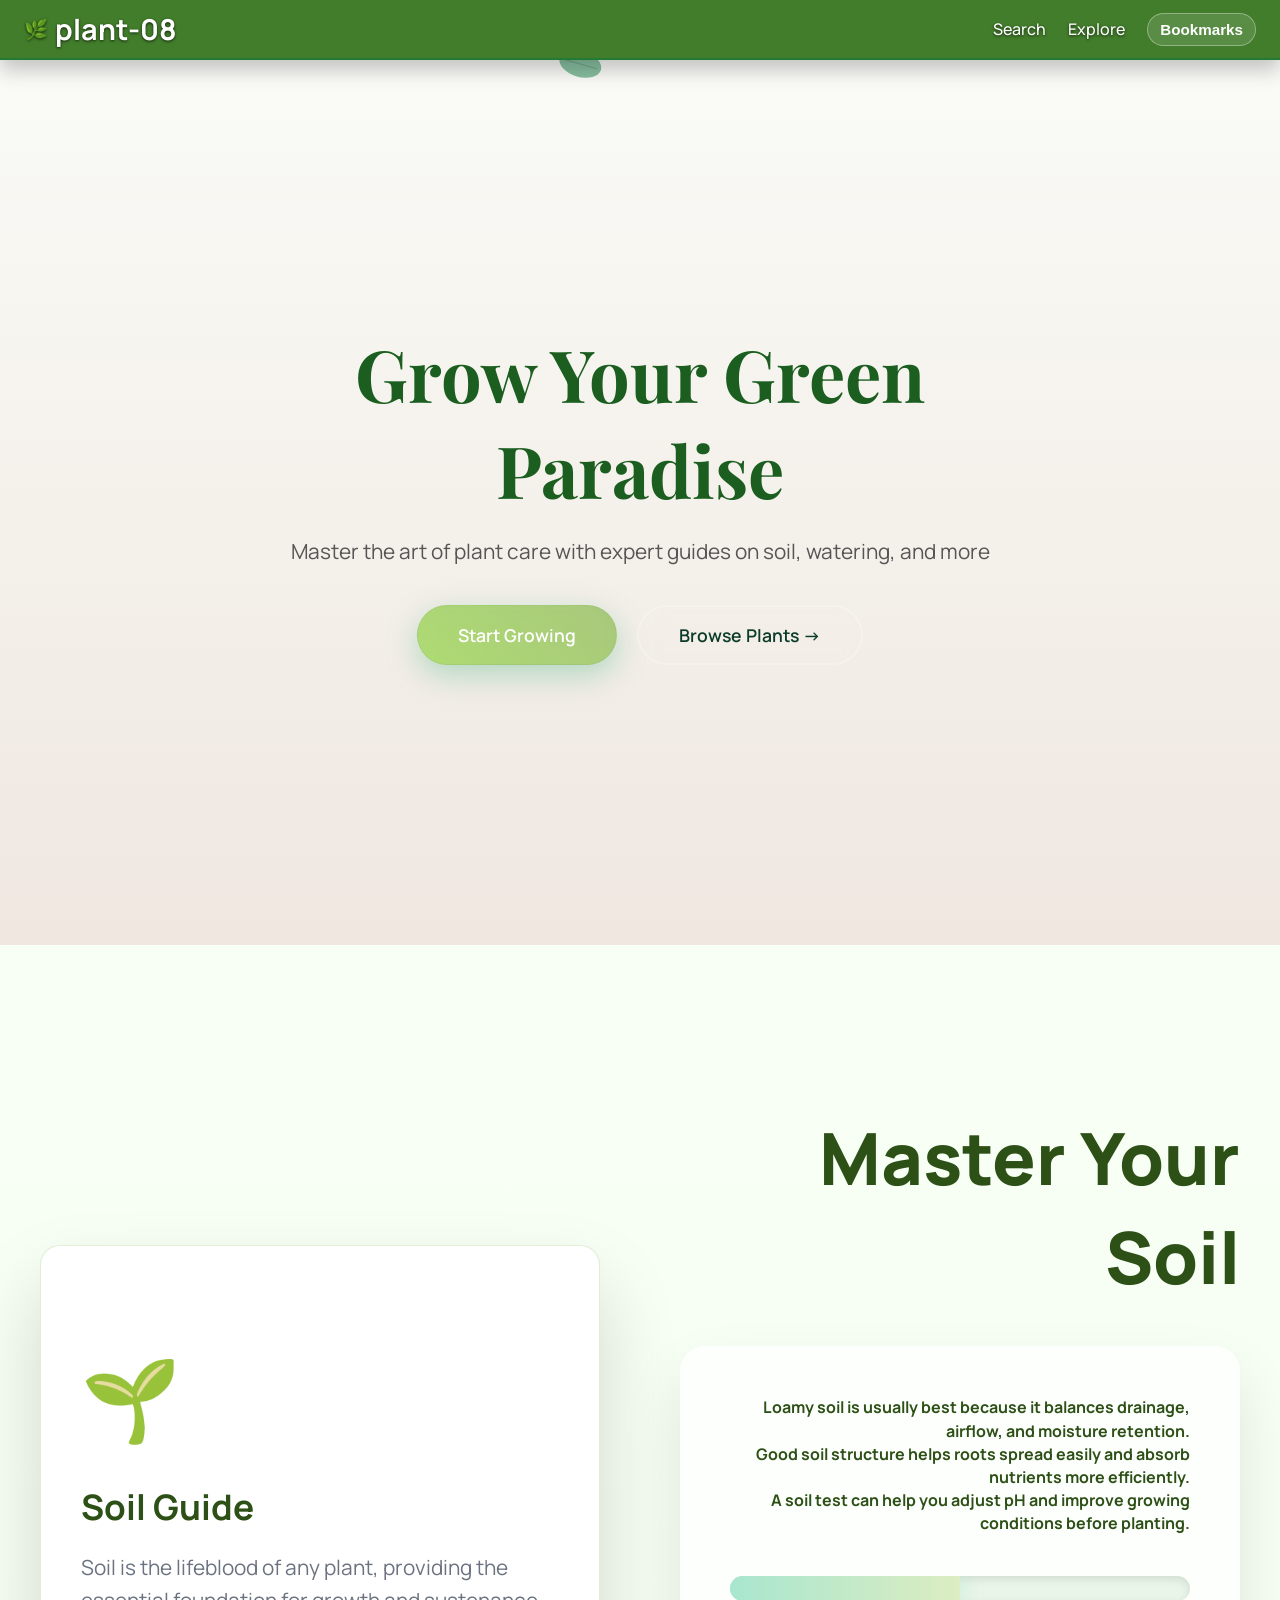
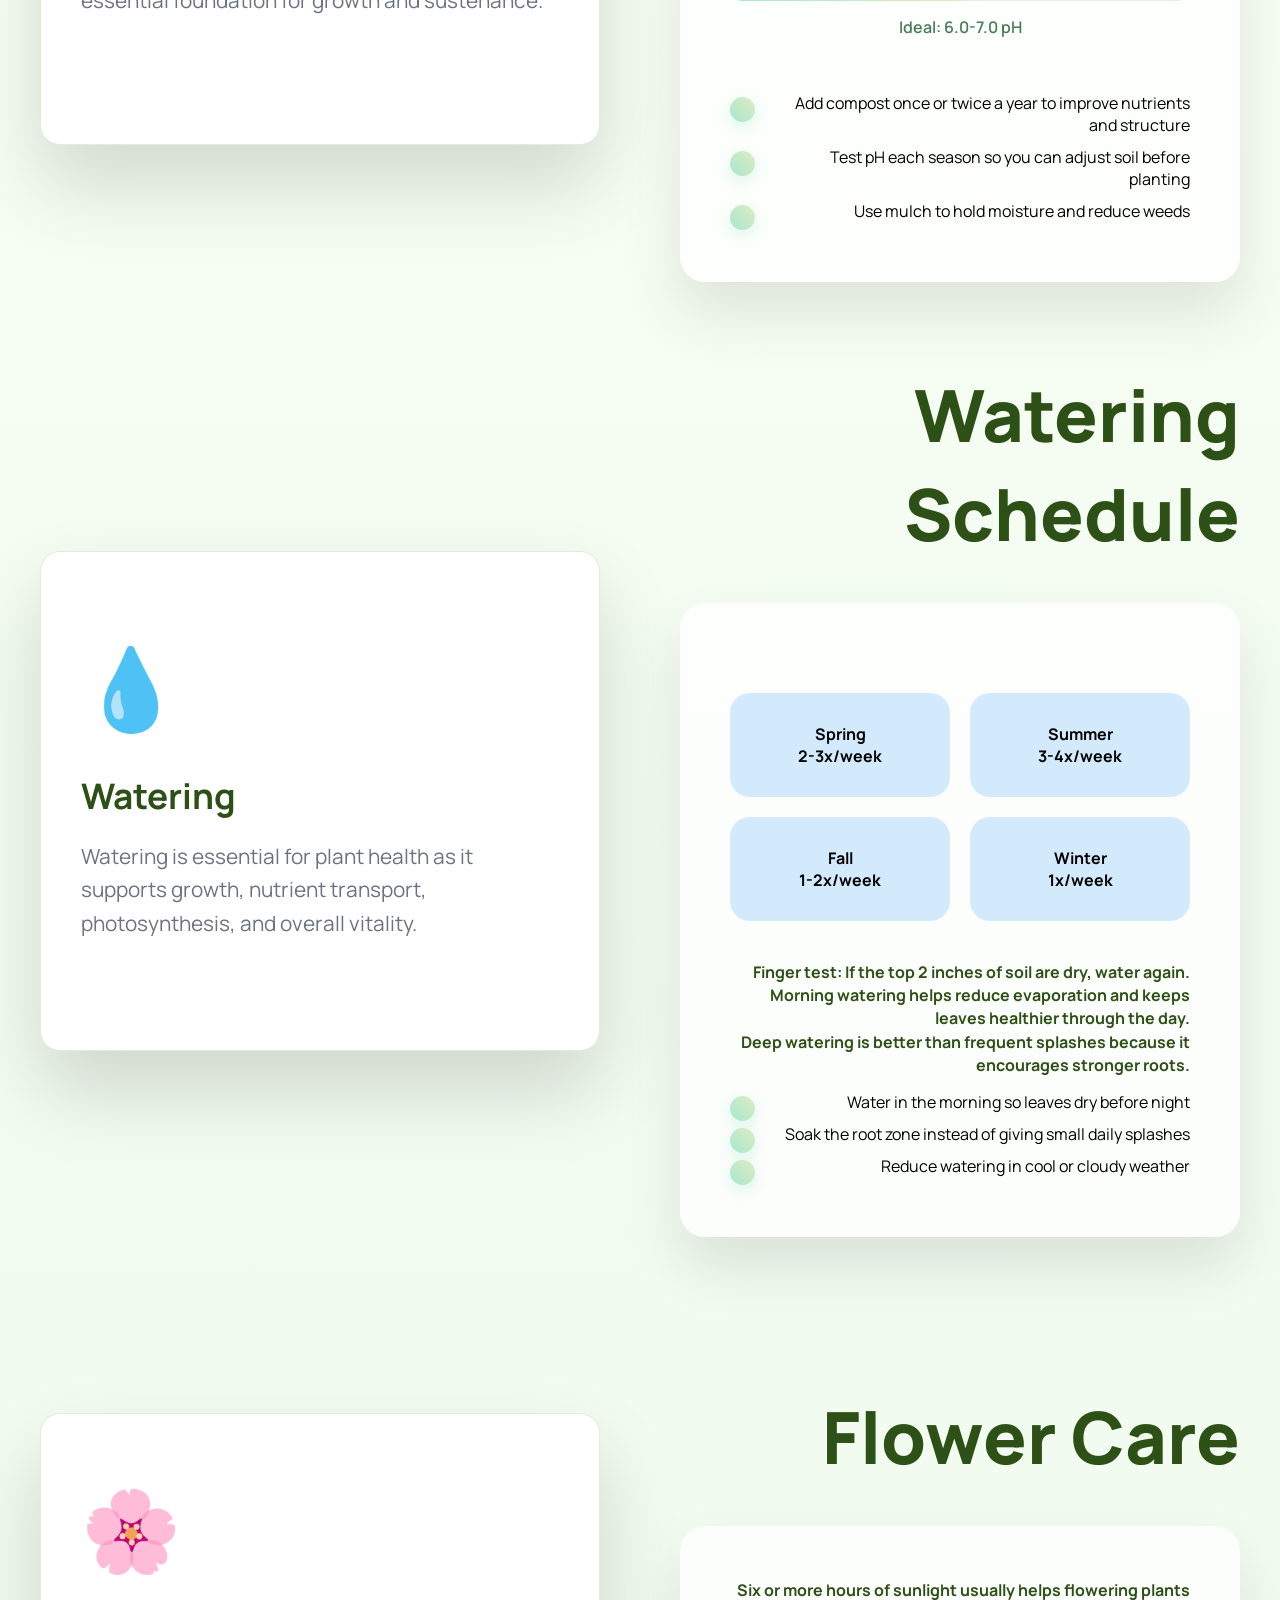
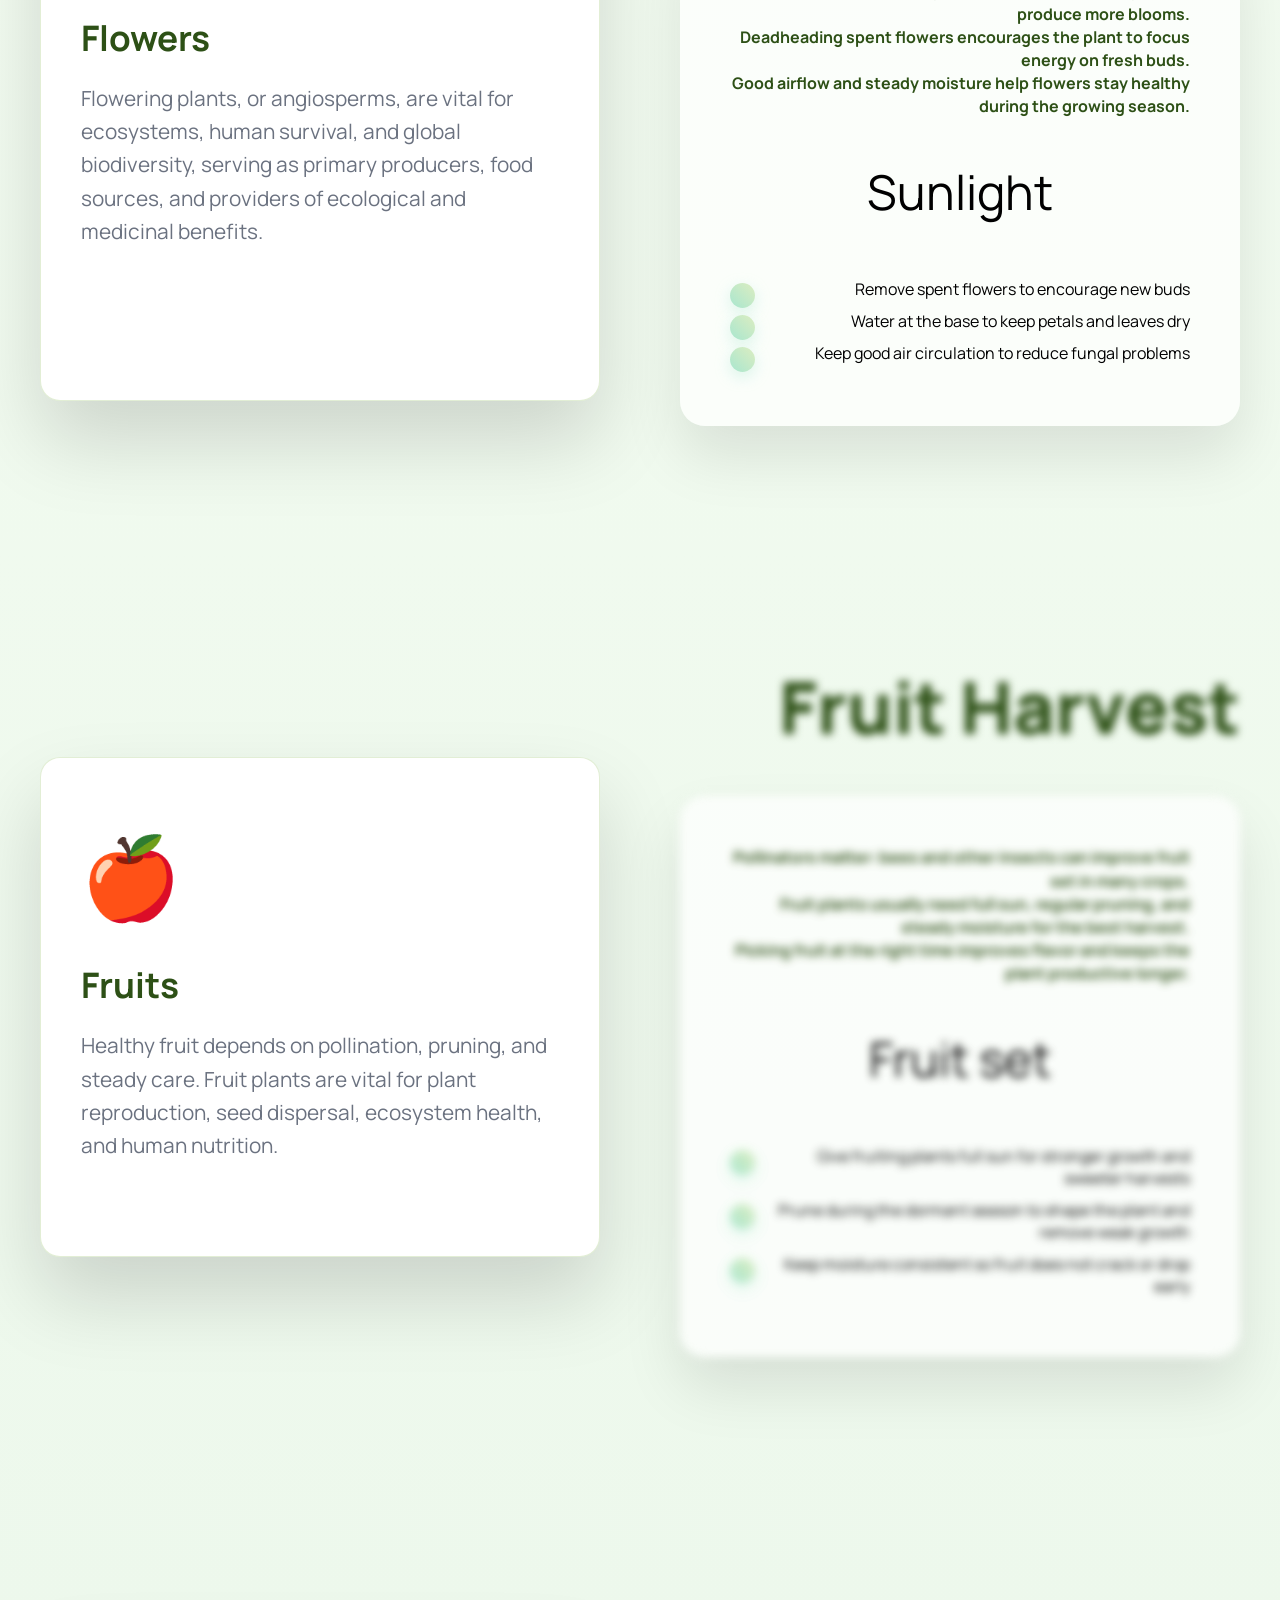
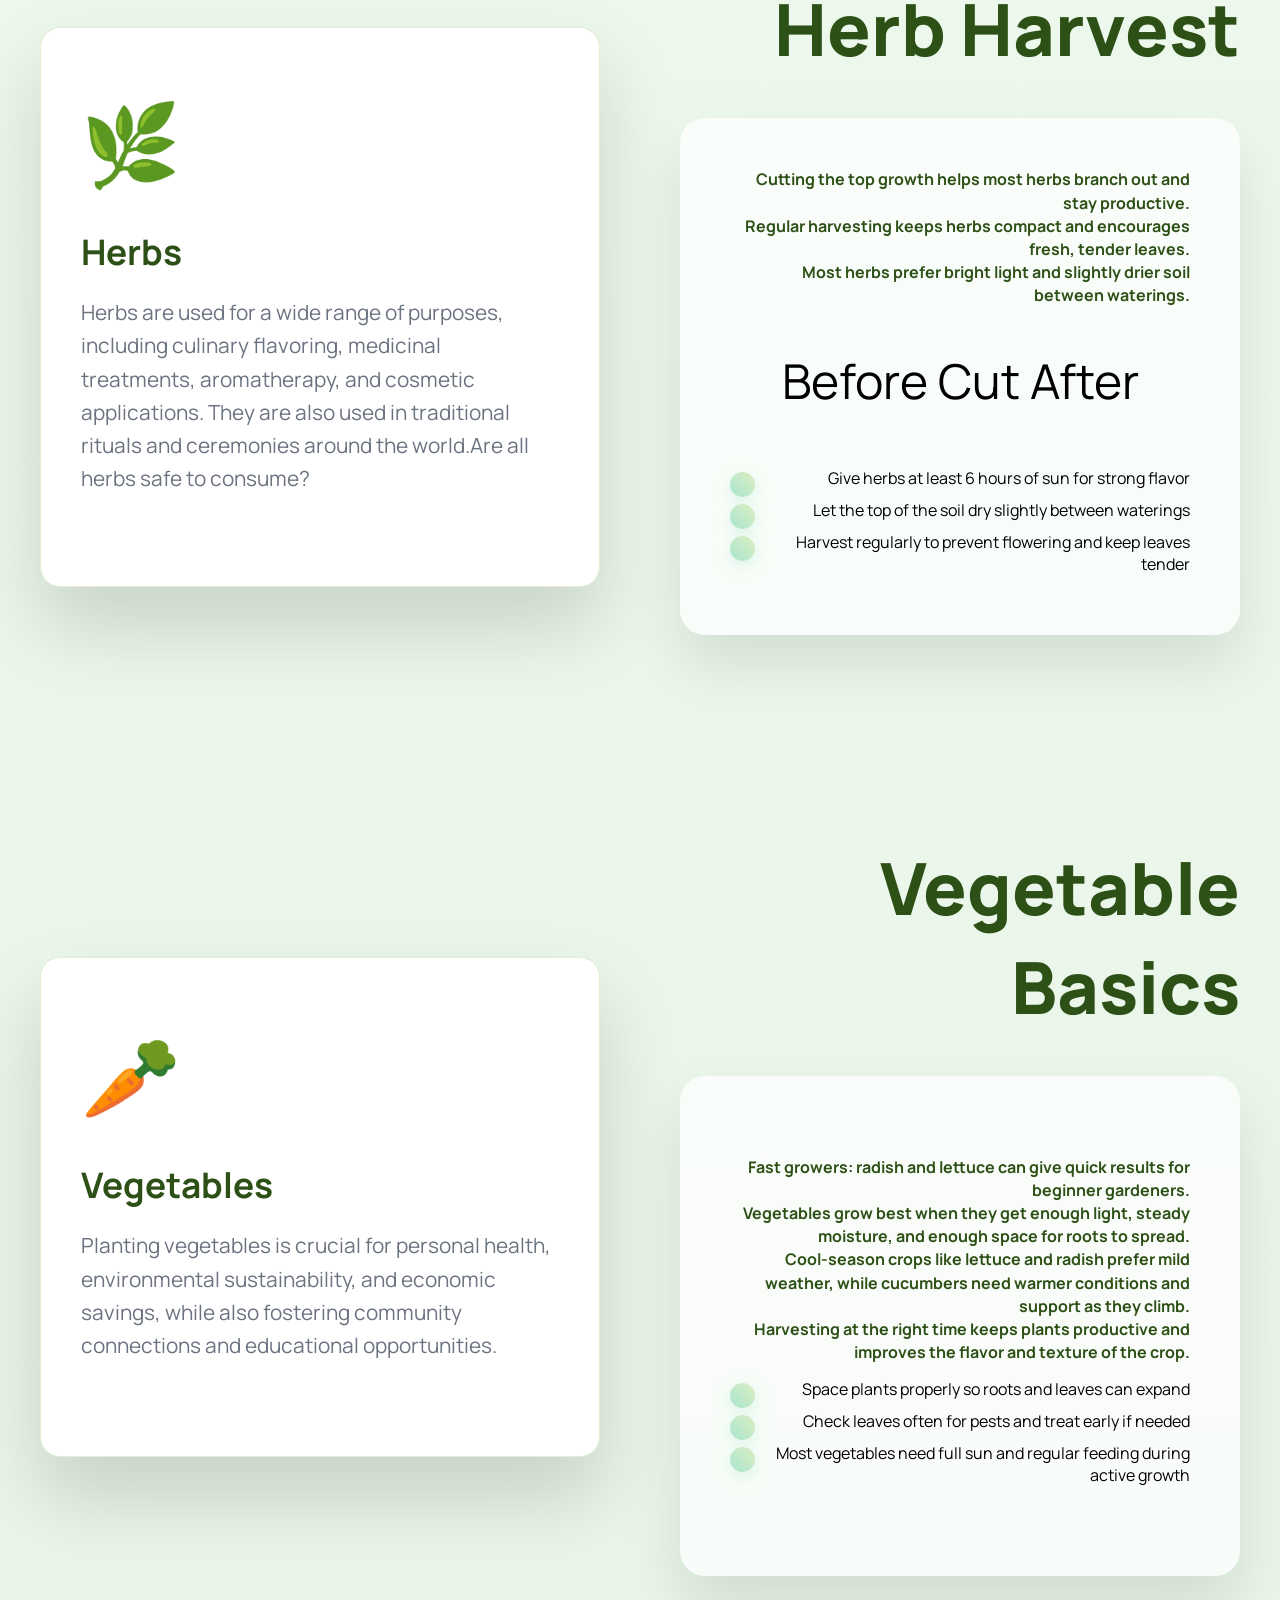
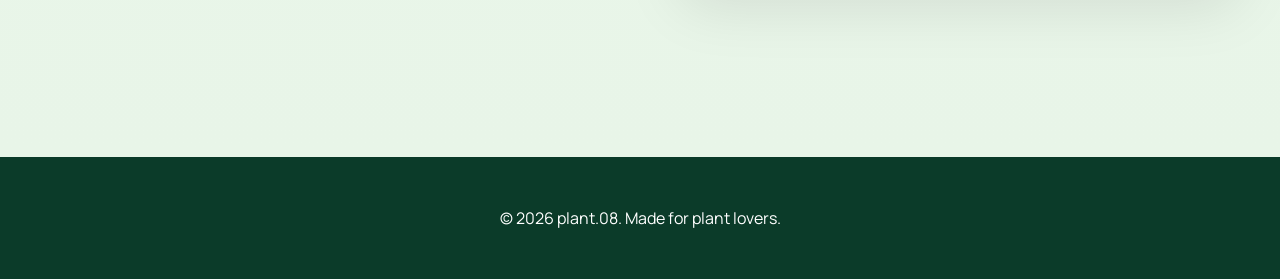
==== commit 4330c8c4: "Merge pull request #24 from vedansh-peepre/demo-day-task-1 Add bookmarks overlay and header access a" ====
--- a/index.html
+++ b/index.html
@@ -29,6 +29,7 @@
             <nav class="nav" id="primaryNav">
                 <a href="browse.html">Search</a>
                 <a href="explore.html">Explore</a>
+                <button class="bookmarks-open-btn" type="button">Bookmarks</button>
             </nav>
         </header>
         <div class="nav-backdrop" data-nav-backdrop></div>
@@ -398,6 +399,7 @@
             updateDescSideBlur();
         });
     </script>
+    <script src="JS/bookmarks.js"></script>
     <script src="JS/nav.js"></script>
     
 </body>
--- a/CSS/home.css
+++ b/CSS/home.css
@@ -83,24 +83,30 @@
     font-weight: 700;
 }
 
-.logo h1 {
-    margin: 0;
-    padding: 0;
-}
-
-.leaf-icon {
-    font-size: 19.2px;
-    animation: bounce 2s infinite;
-}
-
-.nav a {
-    color: white;
-    text-decoration: none;
-    margin-left: 30px;
-    font-weight: 500;
-    transition: all 0.3s ease;
-    position: relative;
-}
+.logo h1 {
+    margin: 0;
+    padding: 0;
+}
+
+.nav {
+    display: flex;
+    align-items: center;
+    gap: 22px;
+}
+
+.leaf-icon {
+    font-size: 19.2px;
+    animation: bounce 2s infinite;
+}
+
+.nav a {
+    color: white;
+    text-decoration: none;
+    margin-left: 0;
+    font-weight: 500;
+    transition: all 0.3s ease;
+    position: relative;
+}
 
 .nav a:hover {
     color: #52b788;
@@ -120,6 +126,127 @@
 
 .nav a:hover::after {
     width: 100%;
+}
+
+.bookmarks-open-btn {
+    color: white;
+    background: rgba(255, 255, 255, 0.12);
+    border: 1px solid rgba(255, 255, 255, 0.35);
+    border-radius: 999px;
+    padding: 7px 12px;
+    font-weight: 600;
+    font-size: 0.95rem;
+    cursor: pointer;
+    transition: all 0.25s ease;
+}
+
+.bookmarks-open-btn:hover {
+    background: rgba(255, 255, 255, 0.2);
+    transform: translateY(-1px);
+}
+
+.bookmarks-overlay {
+    position: fixed;
+    inset: 0;
+    background: rgba(0, 0, 0, 0.45);
+    display: none;
+    align-items: center;
+    justify-content: center;
+    z-index: 2600;
+    padding: 18px;
+}
+
+.bookmarks-overlay.visible {
+    display: flex;
+}
+
+.bookmarks-panel {
+    width: min(560px, 100%);
+    max-height: min(80vh, 680px);
+    overflow: auto;
+    background: #ffffff;
+    border-radius: 16px;
+    padding: 18px;
+    box-shadow: 0 24px 50px rgba(0, 0, 0, 0.25);
+}
+
+.bookmarks-header {
+    display: flex;
+    align-items: center;
+    justify-content: space-between;
+    margin-bottom: 14px;
+}
+
+.bookmarks-title {
+    color: #1B5E20;
+    font-size: 1.2rem;
+    font-weight: 800;
+}
+
+.bookmarks-close {
+    border: 1px solid #d9e7d3;
+    background: #f8fff5;
+    color: #1B5E20;
+    border-radius: 10px;
+    width: 36px;
+    height: 36px;
+    font-size: 1.15rem;
+    cursor: pointer;
+}
+
+.bookmarks-list {
+    list-style: none;
+    display: grid;
+    gap: 10px;
+}
+
+.bookmarks-item {
+    border: 1px solid #e1ebdb;
+    border-radius: 12px;
+    padding: 12px;
+    display: flex;
+    align-items: center;
+    justify-content: space-between;
+    gap: 10px;
+    background: #fbfef9;
+}
+
+.bookmarks-name {
+    font-weight: 700;
+    color: #1B5E20;
+}
+
+.bookmarks-actions {
+    display: flex;
+    gap: 8px;
+}
+
+.bookmark-link-btn,
+.bookmark-delete-btn {
+    border: 1px solid #d2e3cb;
+    border-radius: 9px;
+    background: #ffffff;
+    padding: 6px 10px;
+    font-size: 0.85rem;
+    font-weight: 700;
+    cursor: pointer;
+}
+
+.bookmark-link-btn {
+    color: #1B5E20;
+}
+
+.bookmark-delete-btn {
+    color: #8c2f2f;
+}
+
+.bookmarks-empty {
+    border: 1px dashed #c7d9bf;
+    border-radius: 12px;
+    padding: 16px;
+    text-align: center;
+    color: #4f6c43;
+    font-weight: 600;
 }
 
 .nav-toggle {
@@ -344,6 +471,35 @@
 
     .nav a::after {
         display: none;
+    }
+
+    .bookmarks-open-btn {
+        width: 100%;
+        border-radius: 10px;
+        text-align: left;
+        padding: 10px 12px;
+        background: rgba(255, 255, 255, 0.08);
+        border: 0;
+        font-size: 1.05rem;
+    }
+
+    .bookmarks-panel {
+        padding: 14px;
+        border-radius: 12px;
+    }
+
+    .bookmarks-item {
+        align-items: flex-start;
+        flex-direction: column;
+    }
+
+    .bookmarks-actions {
+        width: 100%;
+    }
+
+    .bookmark-link-btn,
+    .bookmark-delete-btn {
+        flex: 1;
     }
 
     .nav-toggle {
